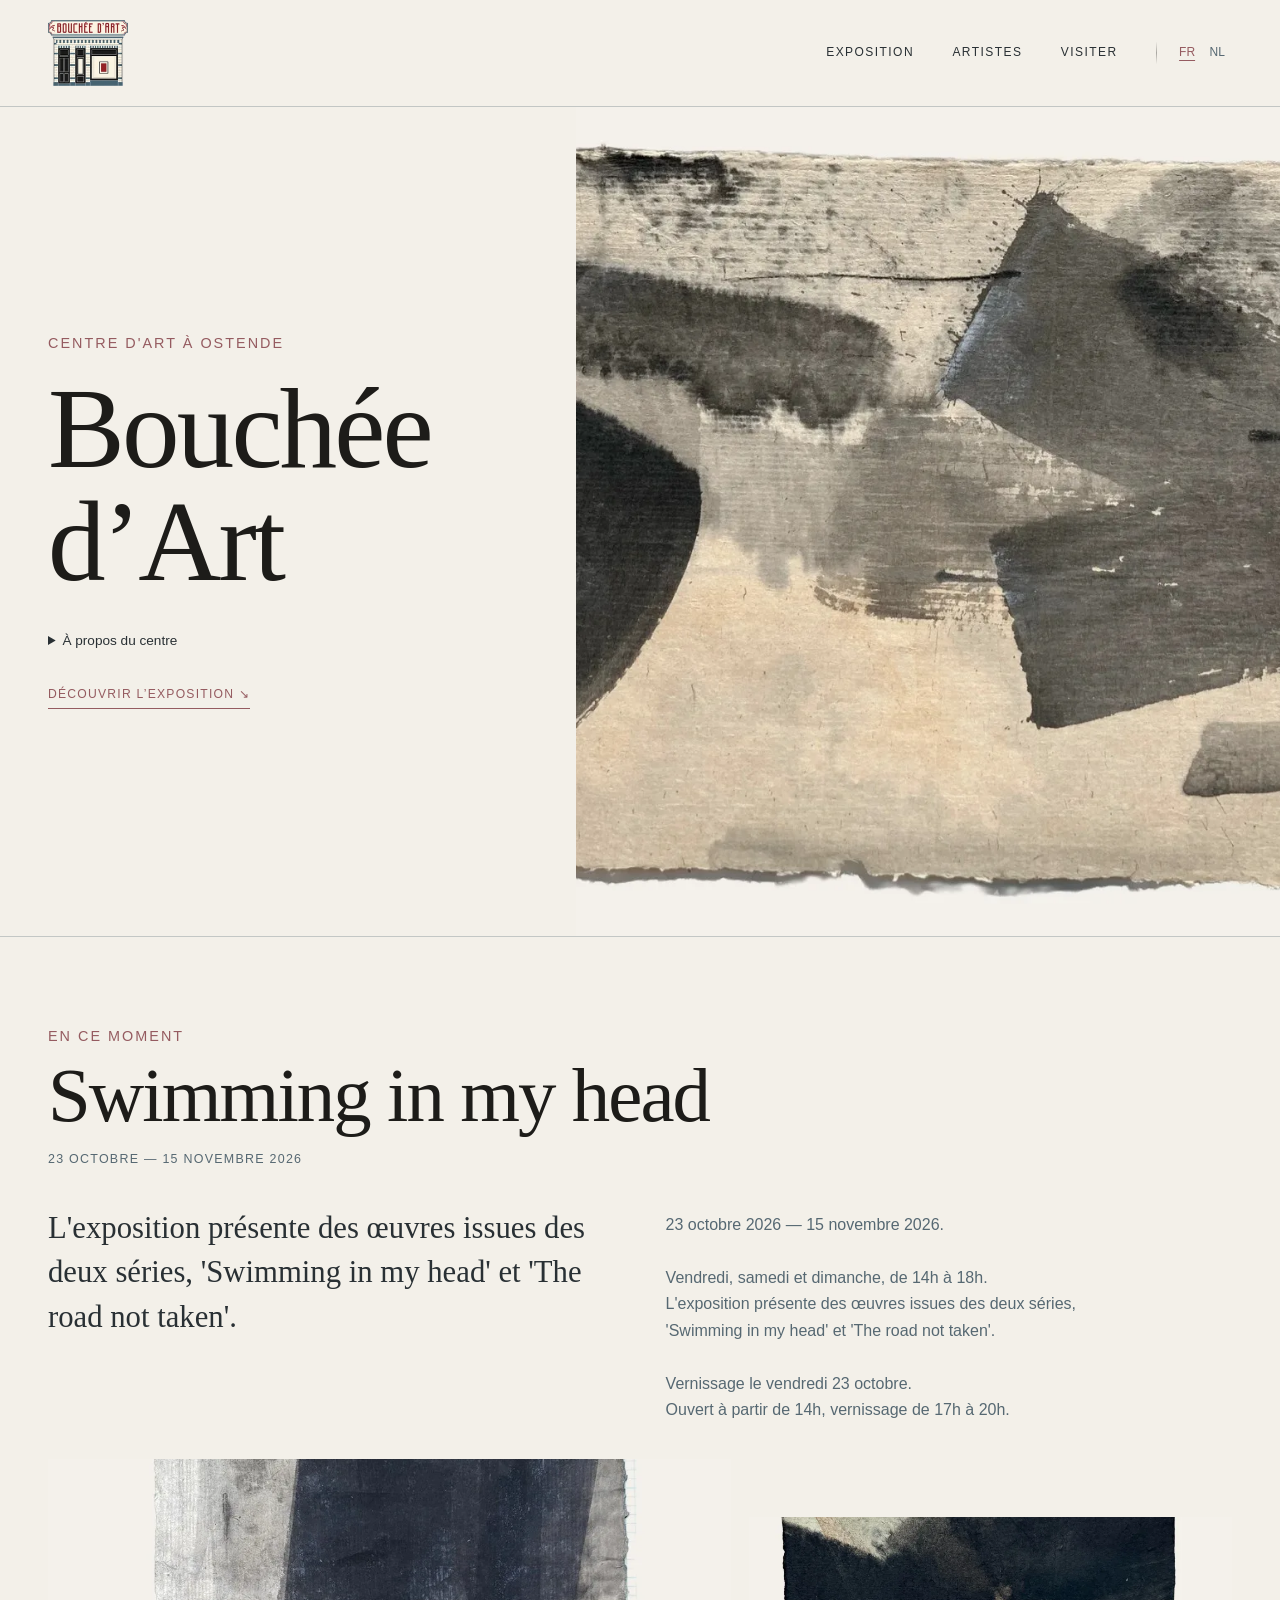
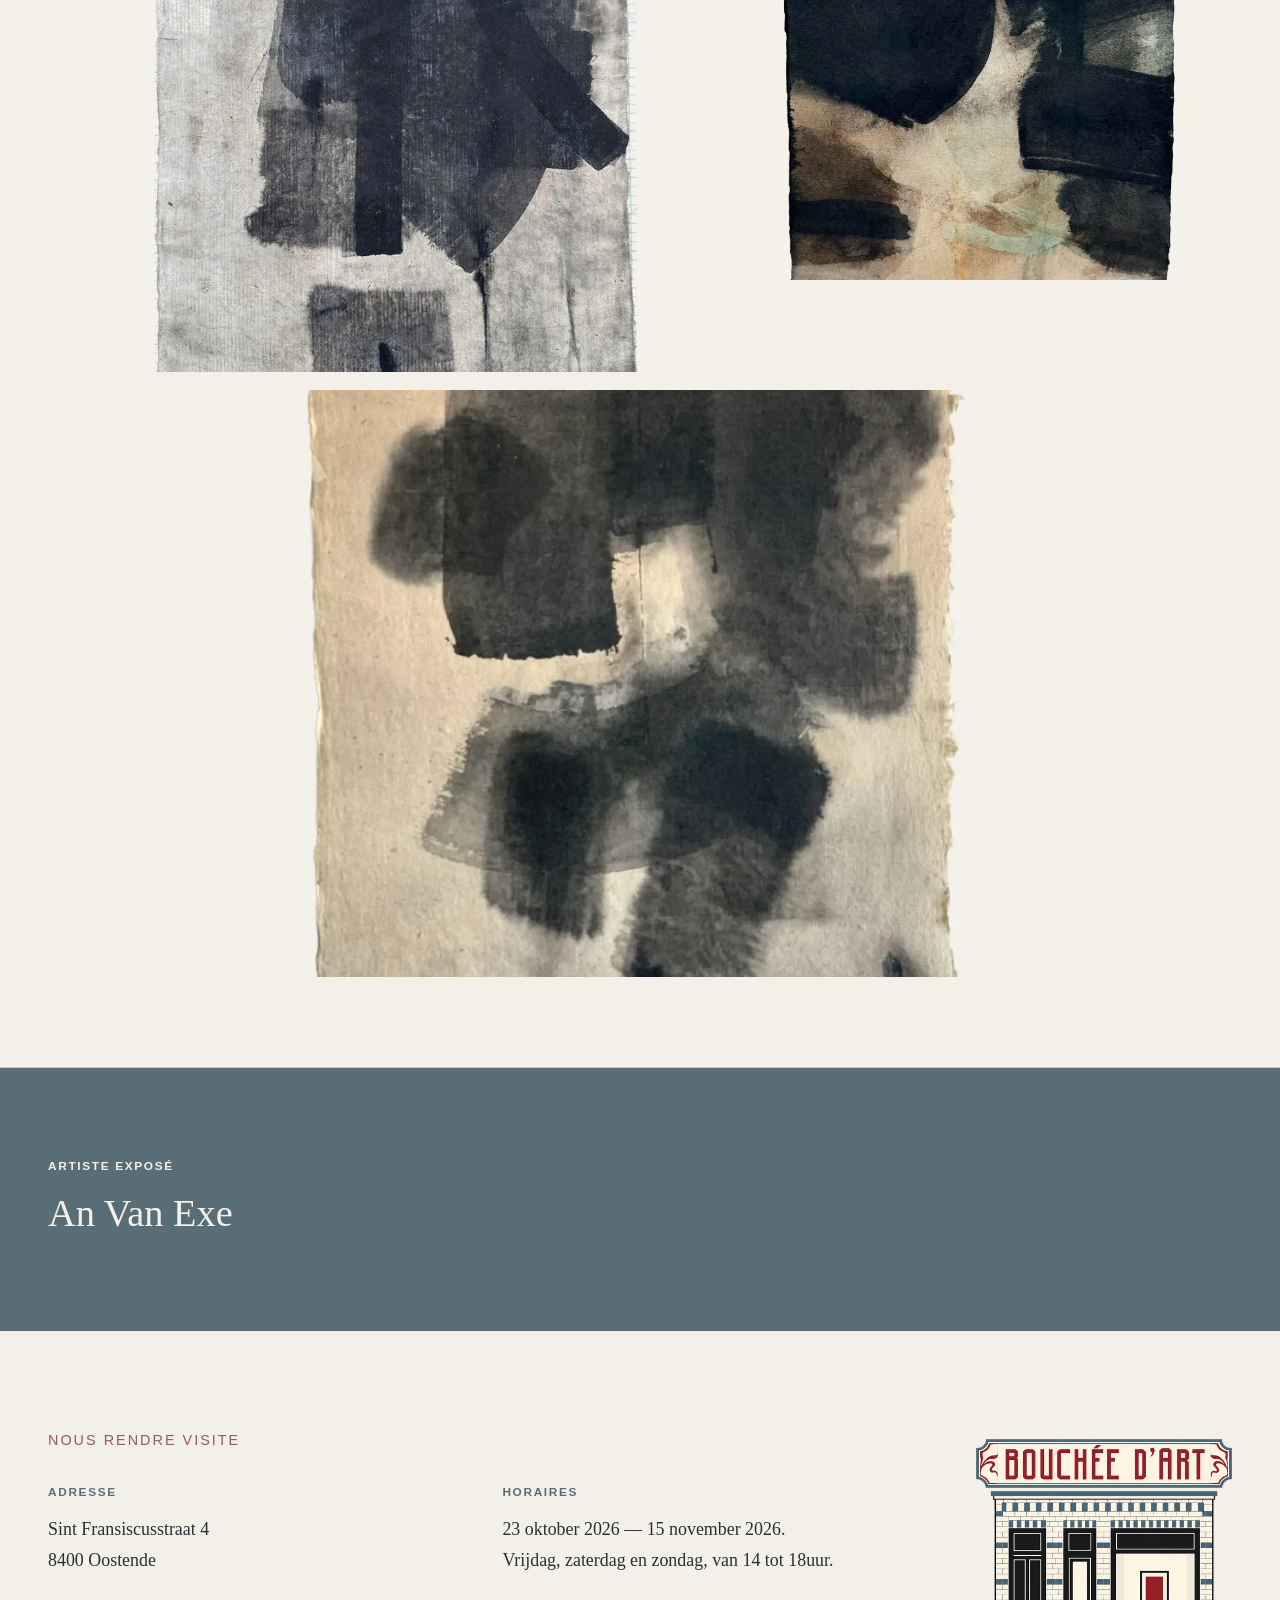
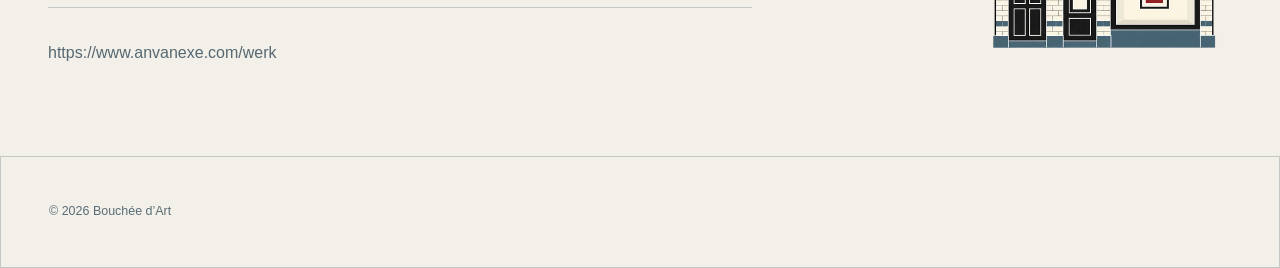
==== index.html @ dc917ce2 "Publie le site bilingue et les pages optimisées pour Google" ====
<!doctype html>
<html lang="fr">
<head>
  <meta charset="utf-8">
  <meta name="viewport" content="width=device-width, initial-scale=1">
  <meta name="description" content="Bouchée d’Art, centre d’art à Ostende (Oostende). Expositions de peinture et de sculpture, artistes, horaires et adresse : Sint Fransiscusstraat 4.">
  <meta name="google-site-verification" content="1x4KjlLlKPIGVOv7gC3n8e37hHFDHzjJZvXTYifNscQ">
  <link rel="icon" type="image/x-icon" sizes="32x32 48x48" href="/favicon.ico">
  <link rel="icon" type="image/png" sizes="96x96" href="assets/favicon-96.png">
  <link rel="canonical" href="https://boucheedart.be/">
  <link rel="alternate" hreflang="fr" href="https://boucheedart.be/">
  <link rel="alternate" hreflang="nl" href="https://boucheedart.be/nl/">
  <link rel="alternate" hreflang="x-default" href="https://boucheedart.be/">
  <meta property="og:type" content="website">
  <meta property="og:title" content="Bouchée d’Art — Centre d’art à Ostende">
  <meta property="og:description" content="Bouchée d’Art, centre d’art à Ostende (Oostende). Expositions de peinture et de sculpture, artistes, horaires et adresse : Sint Fransiscusstraat 4.">
  <meta property="og:url" content="https://boucheedart.be/">
  <meta property="og:locale" content="fr_BE">
  <meta property="og:image" content="https://boucheedart.be/assets/uploads/1791985011760-accueil-1.webp">
  <script type="application/ld+json">{"@context":"https://schema.org","@type":"WebSite","@id":"https://boucheedart.be/#website","name":"Bouchée d’Art","url":"https://boucheedart.be/","inLanguage":["fr","nl"],"description":"Bouchée d’Art, centre d’art à Ostende (Oostende). Expositions de peinture et de sculpture, artistes, horaires et adresse : Sint Fransiscusstraat 4."}</script>
  <script type="application/json" id="published-content">{"temporaryMessage":"Pochain rendez-vous: expo \"swimmin in my head\"","navExhibition":"Exposition","navArtists":"Artistes","navVisit":"Visiter","discover":"Découvrir l’exposition","aboutLabel":"À propos du centre","peopleEyebrow":"","artistsLabel":"Artiste exposé","managerLabel":"","visitEyebrow":"Nous rendre visite","addressLabel":"Adresse","hoursLabel":"Horaires","contactLabel":"Contact","menuLabel":"Menu","adminLabel":"Administration","langFrLabel":"FR","langNlLabel":"NL","heroAlt":"Affiche de l’exposition « voyage inattendu » d’André Laurent à Bouchée d’Art, Ostende","workLabel":"Œuvre","pageTitleSuffix":"Centre d’art à Ostende","metaDescription":"Bouchée d’Art, centre d’art à Ostende (Oostende). Expositions de peinture et de sculpture, artistes, horaires et adresse : Sint Fransiscusstraat 4.","navAriaLabel":"Navigation principale","languageAriaLabel":"Langue","artGridAriaLabel":"Œuvres de l’exposition","galleryName":"Bouchée d’Art","heroEyebrow":"Centre d'Art à Ostende","galleryIntro":"Bouchée d’Art est un centre d’art à Ostende, situé Sint Fransiscusstraat 4. Découvrez les expositions de peinture et de sculpture et les artistes présentés.","exhibitionEyebrow":"En ce moment","sitePaused":false,"pausedMessage":"Le site web de Bouchée d'Art n'est pas encore disponible. À bientôt.","exhibitionTitle":"Swimming in my head","exhibitionDates":"23 octobre — 15 novembre 2026","exhibitionText":"L'exposition présente des œuvres issues des deux séries, 'Swimming in my head' et 'The road not taken'.","exhibitionExtra":"23 octobre 2026 — 15 novembre 2026.\n\nVendredi, samedi et dimanche, de 14h à 18h.\nL'exposition présente des œuvres issues des deux séries, 'Swimming in my head' et 'The road not taken'.\n\nVernissage le vendredi 23 octobre.\nOuvert à partir de 14h, vernissage de 17h à 20h.","artists":"An Van Exe","manager":"","address":"Sint Fransiscusstraat 4\n8400 Oostende","hours":"23 oktober 2026 — 15 november 2026. \nVrijdag, zaterdag en zondag, van 14 tot 18uur.","email":"","phone":"","additionalInfo":"https://www.anvanexe.com/werk","heroImage":"assets/uploads/1791985011760-accueil-1.webp","images":[{"src":"assets/uploads/1791985270697-oeuvre-2.webp","alt":"Œuvre ","caption":"","captionNl":"","altNl":"Œuvre"},{"src":"assets/uploads/1791985272745-oeuvre-capture-d-ecran-2026-10-14-153314.webp","alt":"","caption":"","captionNl":"","altNl":""},{"src":"assets/uploads/1791985274926-oeuvre-capture-d-ecran-2026-10-14-153357.webp","alt":"","caption":"","captionNl":"","altNl":""}],"peopleTitle":"Artiste exposé","visitTitle":"Le Centre d'Art","nl":{"temporaryMessage":"Volgende afspraak: expo 'swimmin in my head'","navExhibition":"Tentoonstelling","navArtists":"Kunstenaars","navVisit":"Bezoeken","discover":"Ontdek de tentoonstelling","aboutLabel":"Over het kunstcentrum","peopleEyebrow":"","artistsLabel":"Kunstenaar","managerLabel":"","visitEyebrow":"Bezoek ons","addressLabel":"Adres","hoursLabel":"Openingsuren","contactLabel":"Contact","menuLabel":"Menu","adminLabel":"Beheer","langFrLabel":"FR","langNlLabel":"NL","heroAlt":"Affiche van de tentoonstelling « voyage inattendu » van André Laurent bij Bouchée d’Art in Oostende","workLabel":"Kunstwerk","pageTitleSuffix":"Kunstcentrum in Oostende","metaDescription":"Bouchée d’Art is een kunstcentrum in Oostende. Ontdek tentoonstellingen met schilderijen en sculpturen, kunstenaars en openingsuren. Sint Fransiscusstraat 4.","navAriaLabel":"Hoofdnavigatie","languageAriaLabel":"Taal","artGridAriaLabel":"Kunstwerken van de tentoonstelling","galleryName":"Bouchée d’Art","heroEyebrow":"Kunstcentrum in Oostende","galleryIntro":"Bouchée d’Art is een kunstcentrum in Oostende, gevestigd in de Sint Fransiscusstraat 4. Ontdek tentoonstellingen met schilderijen en sculpturen en de deelnemende kunstenaars.","exhibitionEyebrow":"Nu te zien","exhibitionTitle":"Swimming in my head","exhibitionDates":"23 oktober 2026 — 15 november 2026","exhibitionText":"De tentoonstelling bevat werken uit beide reeksen, 'Swimming in my head' en 'The road not taken'.","exhibitionExtra":"23 oktober 2026 — 15 november 2026. \nVrijdag, zaterdag en zondag, van 14 tot 18uur.\nDe tentoonstelling bevat werken uit beide reeksen, 'Swimming in my head' en 'The road not taken'.\n\nVernissage op vrijdag 23 oktober.\nOpen vanaf 14uur, vernissage van 17 tot 20uur.","artists":"An Van Exe","manager":"","peopleTitle":"Kunstenaar","visitTitle":"Kunsttentoonstelling","address":"Sint Fransiscusstraat 4\n8400 Oostende","hours":"23 oktober 2026 — 15 november 2026. \nVrijdag, zaterdag en zondag, van 14 tot 18uur.","additionalInfo":"https://www.anvanexe.com/werk","pausedMessage":"Momenteel zijn er geen tentoonstellingen. Tot binnenkort.","imageCaptions":[{"src":"assets/work-mineral.webp","caption":"Ana Vermeer — Strates, 2026"},{"src":"assets/gallery-hero.webp","caption":"Terrain sensible — vue de l’exposition"},{"src":"assets/work-ceramic.webp","caption":"Sofia Marin — Matière vive, 2026"}]},"temporaryMessageVisible":false}</script>
  <title>Bouchée d’Art — Centre d’art à Ostende</title>
  <link rel="stylesheet" href="assets/styles.css?v=16">
</head>
<body>
  <header class="site-header">
    <p class="temporary-message" data-field="temporaryMessage" hidden>Pochain rendez-vous: expo &quot;swimmin in my head&quot;</p>
    <a class="brand" href="#accueil" aria-label="Bouchée d’Art" data-aria-field="galleryName"><img src="assets/logo-bouchee-art-160.webp" width="160" height="131" alt="" decoding="async"></a>
    <div class="header-actions">
      <button class="menu-toggle" type="button" aria-expanded="false" aria-controls="main-nav" data-field="menuLabel">Menu</button>
      <nav id="main-nav" aria-label="Navigation principale" data-aria-field="navAriaLabel">
        <a href="#exposition" data-field="navExhibition">Exposition</a>
        <a href="#artistes" data-field="navArtists">Artistes</a>
        <a href="#visiter" data-field="navVisit">Visiter</a>
      </nav>
      <div class="language-switch" aria-label="Langue" data-aria-field="languageAriaLabel"><a href="./" data-lang="fr" class="active" data-field="langFrLabel">FR</a><a href="nl/" data-lang="nl" class="" data-field="langNlLabel">NL</a></div>
    </div>
  </header>

  <main>
    <section class="hero" id="accueil">
      <div class="hero-copy reveal">
        <p class="eyebrow" data-field="heroEyebrow">Centre d&#39;Art à Ostende</p>
        <h1 data-field="galleryName">Bouchée d’Art</h1>
        <details class="gallery-about" id="gallery-about">
          <summary data-field="aboutLabel">À propos du centre</summary>
          <p class="lede" data-field="galleryIntro">Bouchée d’Art est un centre d’art à Ostende, situé Sint Fransiscusstraat 4. Découvrez les expositions de peinture et de sculpture et les artistes présentés.</p>
        </details>
        <a class="text-link" href="#exposition"><span data-field="discover">Découvrir l’exposition</span> <span aria-hidden="true">↘</span></a>
      </div>
      <figure class="hero-visual reveal">
        <img id="hero-image" fetchpriority="high" decoding="async" src="assets/uploads/1791985011760-accueil-1.webp" alt="Affiche de l’exposition « voyage inattendu » d’André Laurent à Bouchée d’Art, Ostende">
      </figure>
    </section>

    <section class="exhibition section" id="exposition">
      <div class="section-heading reveal">
        <p class="eyebrow" data-field="exhibitionEyebrow">En ce moment</p>
        <h2 data-field="exhibitionTitle">Swimming in my head</h2>
        <p class="dates" data-field="exhibitionDates">23 octobre — 15 novembre 2026</p>
      </div>
      <div class="exhibition-copy reveal">
        <p data-field="exhibitionText">L&#39;exposition présente des œuvres issues des deux séries, &#39;Swimming in my head&#39; et &#39;The road not taken&#39;.</p>
        <p class="detail" data-field="exhibitionExtra">23 octobre 2026 — 15 novembre 2026.<br><br>Vendredi, samedi et dimanche, de 14h à 18h.<br>L&#39;exposition présente des œuvres issues des deux séries, &#39;Swimming in my head&#39; et &#39;The road not taken&#39;.<br><br>Vernissage le vendredi 23 octobre.<br>Ouvert à partir de 14h, vernissage de 17h à 20h.</p>
      </div>
      <div class="art-grid" id="art-grid" aria-label="Œuvres de l’exposition" data-aria-field="artGridAriaLabel"><figure class="art-card reveal"><img src="assets/uploads/1791985270697-oeuvre-2.webp" alt="Œuvre " loading="lazy" decoding="async"></figure>
<figure class="art-card reveal"><img src="assets/uploads/1791985272745-oeuvre-capture-d-ecran-2026-10-14-153314.webp" alt="Œuvre 2" loading="lazy" decoding="async"></figure>
<figure class="art-card reveal"><img src="assets/uploads/1791985274926-oeuvre-capture-d-ecran-2026-10-14-153357.webp" alt="Œuvre 3" loading="lazy" decoding="async"></figure></div>
    </section>

    <section class="people section" id="artistes">
      <div class="section-heading reveal">
        <h2 class="eyebrow" data-field="peopleEyebrow" hidden></h2>
      </div>
      <div class="people-grid reveal">
        <div>
          <h3 data-field="artistsLabel">Artiste exposé</h3>
          <p data-field="artists">An Van Exe</p>
        </div>
        <div>
          <h3 data-field="managerLabel" hidden></h3>
          <p data-field="manager" hidden></p>
        </div>
      </div>
    </section>

    <section class="visit section" id="visiter">
      <div class="visit-layout">
      <div class="visit-content">
      <div class="section-heading reveal">
        <h2 class="eyebrow" data-field="visitEyebrow">Nous rendre visite</h2>
      </div>
      <div class="visit-grid reveal">
        <div>
          <h3 data-field="addressLabel">Adresse</h3>
          <p data-field="address">Sint Fransiscusstraat 4<br>8400 Oostende</p>
        </div>
        <div>
          <h3 data-field="hoursLabel">Horaires</h3>
          <p data-field="hours">23 oktober 2026 — 15 november 2026. <br>Vrijdag, zaterdag en zondag, van 14 tot 18uur.</p>
        </div>
        <div>
          <h3 data-field="contactLabel">Contact</h3>
          <p><a id="email-link" href="mailto:" data-field="email" hidden></a><br id="contact-break" hidden><a id="phone-link" href="tel:" data-field="phone" hidden></a></p>
        </div>
      </div>
      <p class="additional reveal" data-field="additionalInfo">https://www.anvanexe.com/werk</p>
      </div>
      <a class="visit-logo" href="#accueil" aria-label="Bouchée d’Art" data-aria-field="galleryName"><img src="assets/logo-bouchee-art-480.webp" width="480" height="392" alt="" loading="lazy" decoding="async"></a>
      </div>
    </section>
  </main>

  <footer>
    <p>© <span id="year">2026</span> <span data-field="galleryName">Bouchée d’Art</span></p>
  </footer>
  <script src="assets/text-defaults.js?v=3" defer></script>
  <script src="assets/site.js?v=11" defer></script>
</body>
</html>
---- assets/styles.css ----
:root {
  --paper: #f3f0e9;
  --ink: #1d1c19;
  --muted: #6f6a61;
  --accent: #9a493a;
  --line: rgba(29, 28, 25, .18);
  --pad: clamp(1.25rem, 3.75vw, 4.5rem);
}

* { box-sizing: border-box; }
html { scroll-behavior: smooth; }
body { margin: 0; overflow-x: hidden; background: var(--paper); color: var(--ink); font: 400 16px/1.65 Arial, Helvetica, sans-serif; }
main, .site-header, footer { width: 100%; margin: 0; }
main, footer { background: var(--paper); }
.site-paused { min-height: 100vh; }
.paused-page { min-height: 100vh; display: grid; place-items: center; padding: 2rem; text-align: center; }
.paused-page p { max-width: 22ch; margin: 0; font: 400 clamp(2.4rem, 7vw, 6rem)/1.08 Georgia, serif; }
img { display: block; max-width: 100%; }
a { color: inherit; text-decoration: none; }
.hero > *, .section > *, .section-heading > *, .exhibition-copy > *, .people-grid > *, .visit-grid > * { min-width: 0; }
p, h1, h2, h3, a { overflow-wrap: anywhere; }
.site-header { position: sticky; top: 0; z-index: 20; display: flex; align-items: center; justify-content: space-between; padding: 1.25rem var(--pad); background: rgba(243, 240, 233, .96); border: 1px solid var(--line); border-top: 0; backdrop-filter: blur(14px); }
.brand { font: 500 1.35rem/1 Georgia, serif; letter-spacing: .035em; }
.site-header { display: grid; grid-template-columns: auto minmax(0, 1fr); gap: .6rem 1rem; border: 0; border-bottom: 1px solid var(--line); }
.header-actions { justify-self: end; min-width: 0; }
.temporary-message { grid-column: 1 / -1; justify-self: stretch; margin: -1.25rem calc(-1 * var(--pad)) 0; padding: .7rem var(--pad); background: var(--accent); color: #fff; text-align: center; font-size: .95rem; font-weight: 600; line-height: 1.4; }
nav { display: flex; gap: clamp(1rem, 3vw, 2.5rem); }
.header-actions { display:flex; align-items:center; gap:clamp(1rem,3vw,2.5rem); }
.language-switch { position: relative; display:flex; padding-left:1rem; }
.language-switch::before { position:absolute; top:50%; left:0; width:1px; height:1.45rem; background:linear-gradient(to bottom, transparent, rgba(29,28,25,.35), transparent); content:""; transform:translateY(-50%); }
.language-switch a { border:0; padding:.4rem .45rem; background:transparent; color:var(--muted); font-size:.75rem; cursor:pointer; }
.language-switch a.active { color:var(--ink); text-decoration:underline; text-underline-offset:.25rem; }
nav a { font-size: .75rem; letter-spacing: .12em; text-transform: uppercase; }
nav a:hover, .text-link:hover { color: var(--accent); }
.menu-toggle { display: none; border: 0; background: transparent; text-transform: uppercase; letter-spacing: .1em; }
.hero { min-height: calc(100vh - 70px); display: grid; grid-template-columns: .9fr 1.1fr; border-bottom: 1px solid var(--line); }
.hero-copy { display: flex; flex-direction: column; justify-content: center; padding: clamp(5rem, 8vw, 9rem) var(--pad); }
.eyebrow { margin: 0 0 1.1rem; color: var(--accent); font-family: Arial, Helvetica, sans-serif; font-weight: 400; line-height: 1.5; font-size: .9rem; letter-spacing: .14em; text-transform: uppercase; }
h1, h2 { font-family: Georgia, serif; font-weight: 400; line-height: .98; letter-spacing: -.025em; }
h1 { max-width: 8ch; margin: 0 0 2rem; font-size: clamp(4rem, 9vw, 8.2rem); }
h2 { margin: 0; font-size: clamp(2.8rem, 6vw, 6rem); }
h3 { margin: 0 0 .7rem; font-size: .74rem; font-weight: 600; letter-spacing: .14em; text-transform: uppercase; }
.lede { max-width: 35rem; margin: 0 0 2rem; font: 1.15rem/1.7 Georgia, serif; }
.gallery-about { margin: 0 0 2rem; }
.gallery-about summary { width: fit-content; cursor: pointer; font-size: .85rem; }
.gallery-about summary:focus-visible { outline: 2px solid currentColor; outline-offset: 5px; }
.gallery-about .lede { margin: .8rem 0 0; }
.text-link { width: fit-content; padding-bottom: .25rem; border-bottom: 1px solid currentColor; font-size: .76rem; letter-spacing: .1em; text-transform: uppercase; transition: color .2s; }
.hero-visual { position: relative; min-height: 600px; margin: 0; overflow: hidden; }
.hero-visual img { position: absolute; inset: 0; width: 100%; height: 100%; object-fit: cover; }
.section { padding: clamp(3rem, 7vw, 6rem) var(--pad); border-bottom: 1px solid var(--line); }
.section-heading { display: grid; grid-template-columns: 1fr 2fr; align-items: start; gap: 2rem; }
.section-heading .eyebrow { padding-top: .6rem; }
.people .section-heading, .visit .section-heading { grid-template-columns: 1fr; }
[hidden] { display: none !important; }
.dates { grid-column: 2; color: var(--muted); font-size: .78rem; letter-spacing: .1em; text-transform: uppercase; }
.exhibition-copy { display: grid; grid-template-columns: 1fr 1fr; gap: 2rem 6vw; margin: 3rem 0; }
.exhibition-copy > p:first-child { margin: 0; font: clamp(1.4rem, 2.4vw, 2.2rem)/1.45 Georgia, serif; }
.detail { max-width: 27rem; margin: .4rem 0 0; color: var(--muted); }
.art-grid { display: grid; grid-template-columns: repeat(12, 1fr); gap: clamp(.7rem, 1.4vw, 1.4rem); }
.art-card { margin: 0; }
.art-card:nth-child(3n+1) { grid-column: span 7; }
.art-card:nth-child(3n+2) { grid-column: span 5; padding-top: 12%; }
.art-card:nth-child(3n+3) { grid-column: 3 / span 8; }
.art-card img { width: 100%; aspect-ratio: 4 / 3; object-fit: cover; background: #ddd7cd; }
.art-card figcaption { margin-top: .65rem; color: var(--muted); font-size: .78rem; line-height: 1.45; }
.art-grid > .art-card:only-child { grid-column: 1 / -1; }
.section-heading:not(:has(> :not([hidden]))) { display: none; }
.people:has(.section-heading > [hidden]) .people-grid { margin: 0; }
.exhibition-copy:has(> .detail[hidden]) > p:first-child { grid-column: 1 / -1; }
.people-grid > div:has(> p[hidden]), .visit-grid > div:has(> p[data-field][hidden]) { display: none; }
.exhibition-copy:not(:has(> :not([hidden]))), .art-grid:empty { display: none; }
.people { background: #272521; color: var(--paper); }
.people .eyebrow { color: #c98779; }
.people-grid { display: grid; grid-template-columns: repeat(auto-fit, minmax(min(100%, 18rem), 1fr)); gap: 3rem; margin: 3rem 0 0 33.333%; }
.people-grid p { margin: 0; font: clamp(1.5rem, 3vw, 2.4rem)/1.35 Georgia, serif; }
.visit-grid { display: grid; grid-template-columns: repeat(auto-fit, minmax(min(100%, 14rem), 1fr)); gap: 3rem; margin: 3rem 0 0; }
.visit-grid > div:has(#email-link[hidden]):has(#phone-link[hidden]) { display: none; }
.visit-grid p { margin: 0; font: 1.12rem/1.7 Georgia, serif; }
.additional { max-width: 44rem; margin: 0; padding-top: 2rem; border-top: 1px solid var(--line); color: var(--muted); }
.additional:not([hidden]) { margin-top: 2rem; }
footer { display: flex; justify-content: space-between; padding: 2rem var(--pad); border: 1px solid var(--line); border-top: 0; font-size: .78rem; }
.reveal { opacity: 1; transform: none; transition: opacity .7s ease, transform .7s ease; }
.reveal.visible { opacity: 1; transform: none; }

@media (max-width: 760px) {
  .site-header { gap: .75rem; }
  .site-header { grid-template-columns: minmax(0, 1fr) auto; }
  .brand { min-width: 0; font-size: 1.1rem; }
  .menu-toggle { display: block; padding:.4rem 0; color:var(--ink); font-size:.75rem; cursor:pointer; }
  nav { position: absolute; top: 100%; left: 0; right: 0; display: none; flex-direction: column; padding: 1.5rem var(--pad); background: var(--paper); border-bottom: 1px solid var(--line); }
  .header-actions { flex-shrink:0; gap:.85rem; margin-left:auto; }
  nav.open { display: flex; }
  .hero { grid-template-columns: 1fr; min-height: 0; }
  .hero-copy { min-height: 0; padding: 3rem var(--pad); }
  .hero-visual { min-height: 0; }
  .hero-visual img { position: static; height: auto; }
  .section-heading, .exhibition-copy { grid-template-columns: 1fr; }
  .dates { grid-column: 1; }
  .people-grid { grid-template-columns: 1fr; margin-left: 0; }
  .visit-grid { grid-template-columns: 1fr; }
  .art-card:nth-child(n) { grid-column: 1 / -1; padding-top: 0; }
  h1 { font-size: clamp(3rem, 16vw, 4.25rem); }
  h2 { font-size: clamp(2.25rem, 12vw, 3.5rem); }
  footer { gap: 1rem; }
}

@media (max-width: 390px) {
  .header-actions { gap:.65rem; }
  .language-switch { padding-left:.65rem; }
  .hero-copy { padding-top: 2.5rem; padding-bottom: 2.5rem; }
  footer { align-items: flex-start; flex-direction: column; }
}

@media (prefers-reduced-motion: reduce) {
  html { scroll-behavior: auto; }
  .reveal { opacity: 1; transform: none; transition: none; }
}

/* Palette inspired by the historic shop sign; original typography retained. */
:root { --paper: #f3f0e9; --ink: #293034; --muted: #566872; --accent: #955b60; --line: rgba(85, 105, 113, .3); --slate: #596d76; }
.site-header { background: rgba(243, 240, 233, .97); border-color: var(--line); }
.brand { color: var(--accent); }
h1, #exposition h2 { color: #1d1c19; }
h3 { color: var(--slate); }
.temporary-message { background: var(--accent); color: #fffaf0; }
.people { background: var(--slate); color: var(--paper); }
.people h3, .people .eyebrow { color: var(--paper); }
.language-switch a.active { color: var(--accent); }
.text-link { color: var(--accent); }
.art-card img { background: #d9dedb; }
footer { color: var(--slate); border-color: var(--line); }

.brand { display: block; width: 80px; flex-shrink: 0; }
.brand img { width: 100%; height: auto; }
.hero, .section { scroll-margin-top: 9rem; }
.brand:focus-visible, .visit-logo:focus-visible { outline: 2px solid var(--accent); outline-offset: 5px; }
.visit-layout { display: grid; grid-template-columns: minmax(0, 1fr) clamp(180px, 20vw, 260px); gap: clamp(2rem, 4vw, 4rem); align-items: center; }
.visit-content { min-width: 0; }
.visit-logo { display: block; width: 100%; max-width: 260px; justify-self: end; }
.visit-logo img { width: 100%; height: auto; }
.exhibition .section-heading { grid-template-columns: minmax(0, 1fr); gap: .65rem; }
.exhibition .section-heading .eyebrow { margin: 0; padding: 0; }
.exhibition .dates { grid-column: 1; margin: .35rem 0 0; }
.exhibition-copy { gap: 1.5rem 4vw; margin: 2.25rem 0; }
.visit .section-heading .eyebrow { margin: 0; }
.visit-grid { gap: 2rem; margin-top: 2rem; }
.people-grid { gap: 2rem; }
@media (max-width: 760px) {
  .brand { width: 64px; max-width: none; }
  .visit-layout { grid-template-columns: 1fr; }
  .visit-logo { width: 180px; justify-self: center; }
}
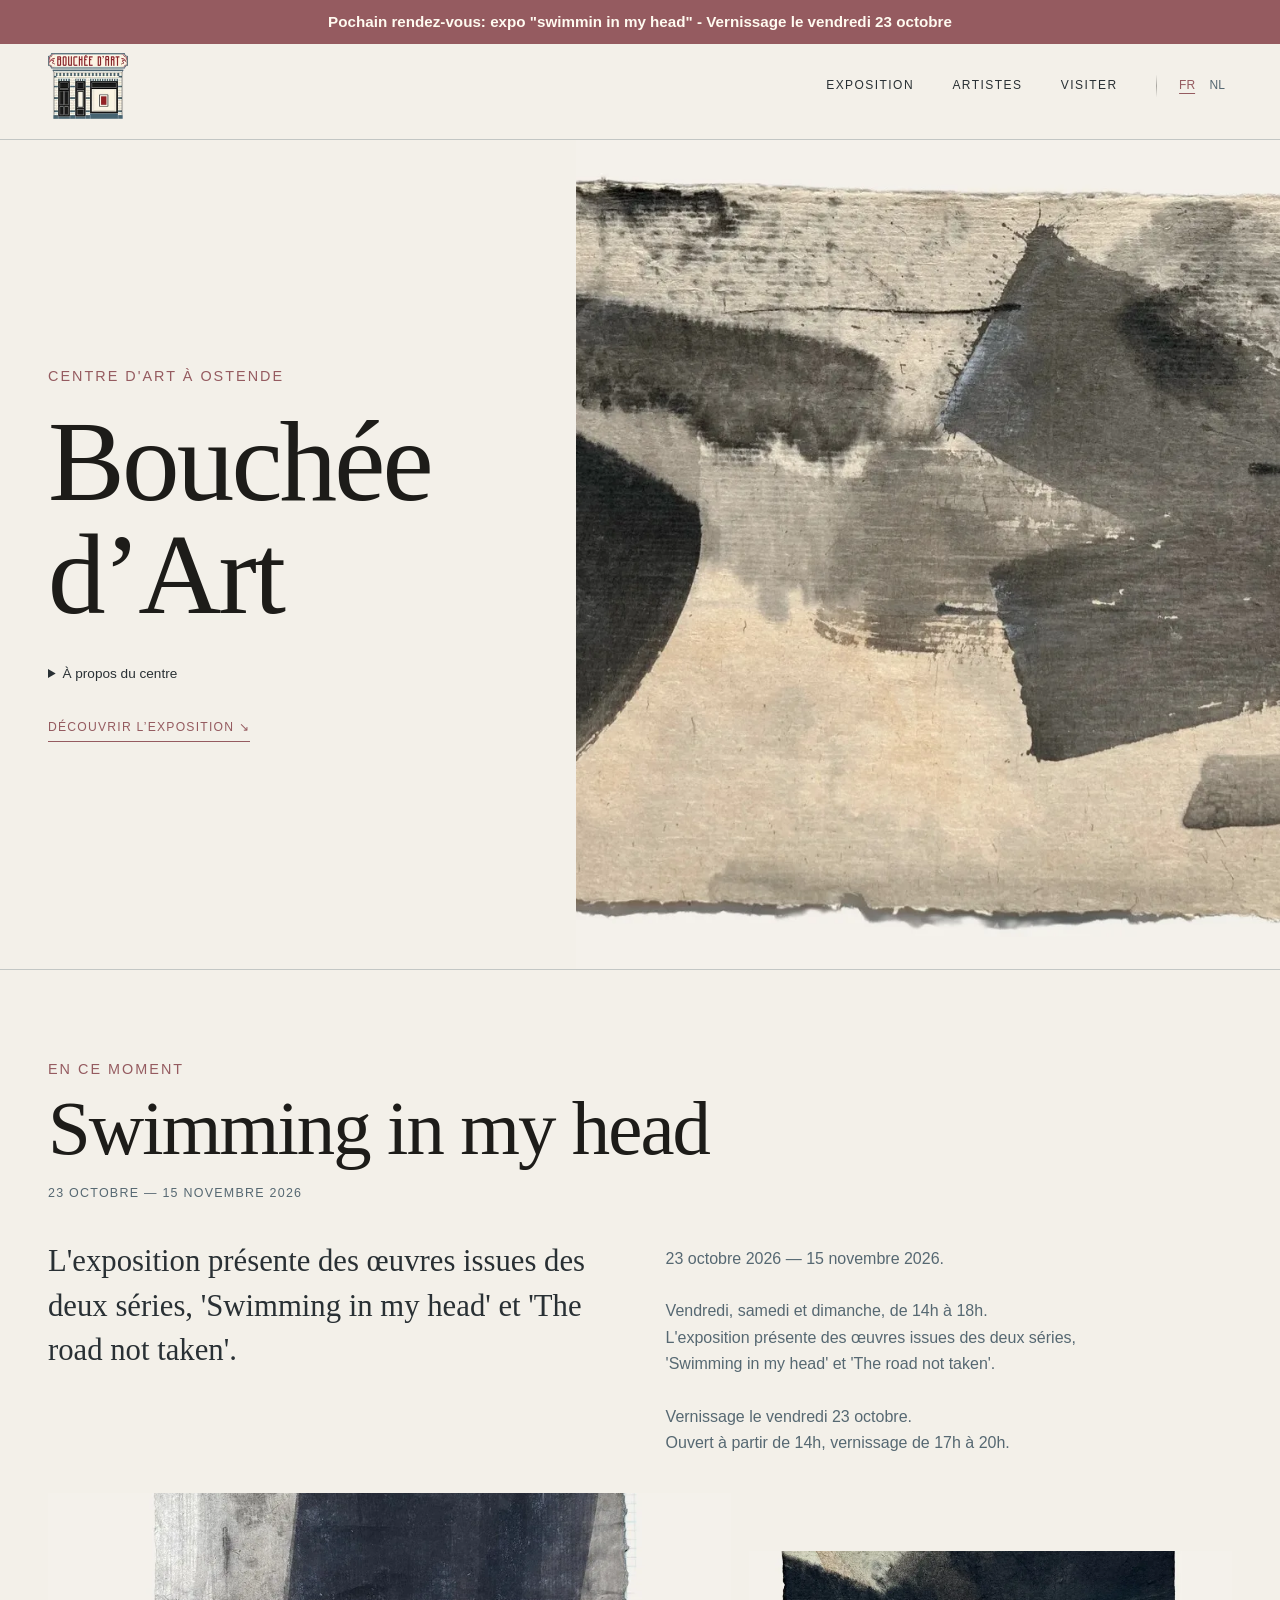
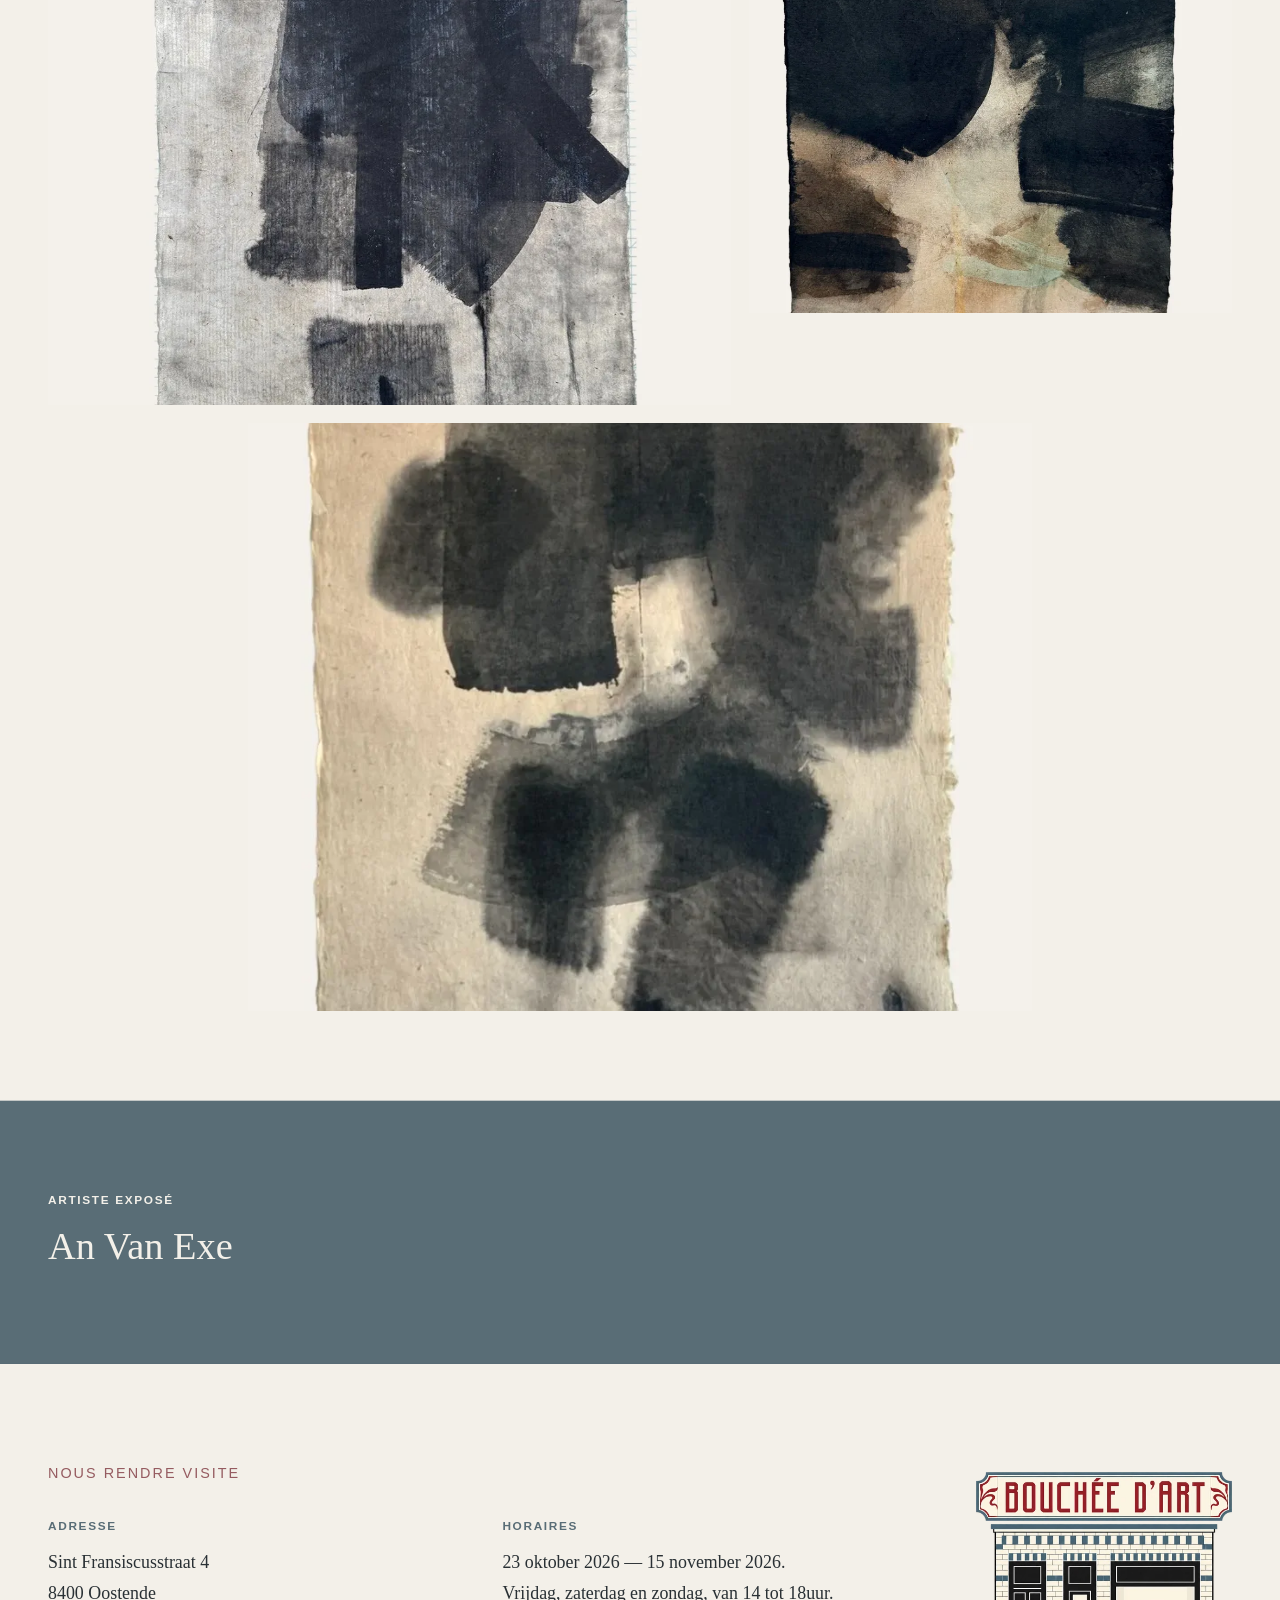
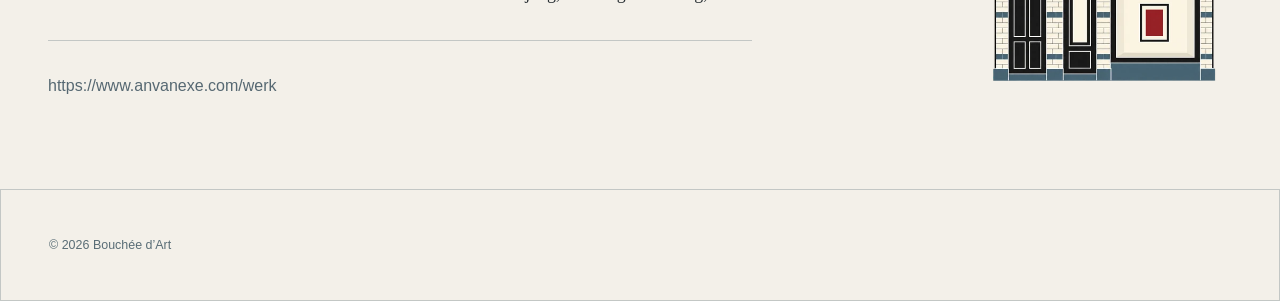
==== commit d8d3e447: "Publie le site bilingue et les pages optimisées pour Google" ====
--- a/index.html
+++ b/index.html
@@ -18,13 +18,13 @@
   <meta property="og:locale" content="fr_BE">
   <meta property="og:image" content="https://boucheedart.be/assets/uploads/1791985011760-accueil-1.webp">
   <script type="application/ld+json">{"@context":"https://schema.org","@type":"WebSite","@id":"https://boucheedart.be/#website","name":"Bouchée d’Art","url":"https://boucheedart.be/","inLanguage":["fr","nl"],"description":"Bouchée d’Art, centre d’art à Ostende (Oostende). Expositions de peinture et de sculpture, artistes, horaires et adresse : Sint Fransiscusstraat 4."}</script>
-  <script type="application/json" id="published-content">{"temporaryMessage":"Pochain rendez-vous: expo \"swimmin in my head\"","navExhibition":"Exposition","navArtists":"Artistes","navVisit":"Visiter","discover":"Découvrir l’exposition","aboutLabel":"À propos du centre","peopleEyebrow":"","artistsLabel":"Artiste exposé","managerLabel":"","visitEyebrow":"Nous rendre visite","addressLabel":"Adresse","hoursLabel":"Horaires","contactLabel":"Contact","menuLabel":"Menu","adminLabel":"Administration","langFrLabel":"FR","langNlLabel":"NL","heroAlt":"Affiche de l’exposition « voyage inattendu » d’André Laurent à Bouchée d’Art, Ostende","workLabel":"Œuvre","pageTitleSuffix":"Centre d’art à Ostende","metaDescription":"Bouchée d’Art, centre d’art à Ostende (Oostende). Expositions de peinture et de sculpture, artistes, horaires et adresse : Sint Fransiscusstraat 4.","navAriaLabel":"Navigation principale","languageAriaLabel":"Langue","artGridAriaLabel":"Œuvres de l’exposition","galleryName":"Bouchée d’Art","heroEyebrow":"Centre d'Art à Ostende","galleryIntro":"Bouchée d’Art est un centre d’art à Ostende, situé Sint Fransiscusstraat 4. Découvrez les expositions de peinture et de sculpture et les artistes présentés.","exhibitionEyebrow":"En ce moment","sitePaused":false,"pausedMessage":"Le site web de Bouchée d'Art n'est pas encore disponible. À bientôt.","exhibitionTitle":"Swimming in my head","exhibitionDates":"23 octobre — 15 novembre 2026","exhibitionText":"L'exposition présente des œuvres issues des deux séries, 'Swimming in my head' et 'The road not taken'.","exhibitionExtra":"23 octobre 2026 — 15 novembre 2026.\n\nVendredi, samedi et dimanche, de 14h à 18h.\nL'exposition présente des œuvres issues des deux séries, 'Swimming in my head' et 'The road not taken'.\n\nVernissage le vendredi 23 octobre.\nOuvert à partir de 14h, vernissage de 17h à 20h.","artists":"An Van Exe","manager":"","address":"Sint Fransiscusstraat 4\n8400 Oostende","hours":"23 oktober 2026 — 15 november 2026. \nVrijdag, zaterdag en zondag, van 14 tot 18uur.","email":"","phone":"","additionalInfo":"https://www.anvanexe.com/werk","heroImage":"assets/uploads/1791985011760-accueil-1.webp","images":[{"src":"assets/uploads/1791985270697-oeuvre-2.webp","alt":"Œuvre ","caption":"","captionNl":"","altNl":"Œuvre"},{"src":"assets/uploads/1791985272745-oeuvre-capture-d-ecran-2026-10-14-153314.webp","alt":"","caption":"","captionNl":"","altNl":""},{"src":"assets/uploads/1791985274926-oeuvre-capture-d-ecran-2026-10-14-153357.webp","alt":"","caption":"","captionNl":"","altNl":""}],"peopleTitle":"Artiste exposé","visitTitle":"Le Centre d'Art","nl":{"temporaryMessage":"Volgende afspraak: expo 'swimmin in my head'","navExhibition":"Tentoonstelling","navArtists":"Kunstenaars","navVisit":"Bezoeken","discover":"Ontdek de tentoonstelling","aboutLabel":"Over het kunstcentrum","peopleEyebrow":"","artistsLabel":"Kunstenaar","managerLabel":"","visitEyebrow":"Bezoek ons","addressLabel":"Adres","hoursLabel":"Openingsuren","contactLabel":"Contact","menuLabel":"Menu","adminLabel":"Beheer","langFrLabel":"FR","langNlLabel":"NL","heroAlt":"Affiche van de tentoonstelling « voyage inattendu » van André Laurent bij Bouchée d’Art in Oostende","workLabel":"Kunstwerk","pageTitleSuffix":"Kunstcentrum in Oostende","metaDescription":"Bouchée d’Art is een kunstcentrum in Oostende. Ontdek tentoonstellingen met schilderijen en sculpturen, kunstenaars en openingsuren. Sint Fransiscusstraat 4.","navAriaLabel":"Hoofdnavigatie","languageAriaLabel":"Taal","artGridAriaLabel":"Kunstwerken van de tentoonstelling","galleryName":"Bouchée d’Art","heroEyebrow":"Kunstcentrum in Oostende","galleryIntro":"Bouchée d’Art is een kunstcentrum in Oostende, gevestigd in de Sint Fransiscusstraat 4. Ontdek tentoonstellingen met schilderijen en sculpturen en de deelnemende kunstenaars.","exhibitionEyebrow":"Nu te zien","exhibitionTitle":"Swimming in my head","exhibitionDates":"23 oktober 2026 — 15 november 2026","exhibitionText":"De tentoonstelling bevat werken uit beide reeksen, 'Swimming in my head' en 'The road not taken'.","exhibitionExtra":"23 oktober 2026 — 15 november 2026. \nVrijdag, zaterdag en zondag, van 14 tot 18uur.\nDe tentoonstelling bevat werken uit beide reeksen, 'Swimming in my head' en 'The road not taken'.\n\nVernissage op vrijdag 23 oktober.\nOpen vanaf 14uur, vernissage van 17 tot 20uur.","artists":"An Van Exe","manager":"","peopleTitle":"Kunstenaar","visitTitle":"Kunsttentoonstelling","address":"Sint Fransiscusstraat 4\n8400 Oostende","hours":"23 oktober 2026 — 15 november 2026. \nVrijdag, zaterdag en zondag, van 14 tot 18uur.","additionalInfo":"https://www.anvanexe.com/werk","pausedMessage":"Momenteel zijn er geen tentoonstellingen. Tot binnenkort.","imageCaptions":[{"src":"assets/work-mineral.webp","caption":"Ana Vermeer — Strates, 2026"},{"src":"assets/gallery-hero.webp","caption":"Terrain sensible — vue de l’exposition"},{"src":"assets/work-ceramic.webp","caption":"Sofia Marin — Matière vive, 2026"}]},"temporaryMessageVisible":false}</script>
+  <script type="application/json" id="published-content">{"temporaryMessage":"Pochain rendez-vous: expo \"swimmin in my head\" - Vernissage le vendredi 23 octobre","navExhibition":"Exposition","navArtists":"Artistes","navVisit":"Visiter","discover":"Découvrir l’exposition","aboutLabel":"À propos du centre","peopleEyebrow":"","artistsLabel":"Artiste exposé","managerLabel":"","visitEyebrow":"Nous rendre visite","addressLabel":"Adresse","hoursLabel":"Horaires","contactLabel":"Contact","menuLabel":"Menu","adminLabel":"Administration","langFrLabel":"FR","langNlLabel":"NL","heroAlt":"Affiche de l’exposition « voyage inattendu » d’André Laurent à Bouchée d’Art, Ostende","workLabel":"Œuvre","pageTitleSuffix":"Centre d’art à Ostende","metaDescription":"Bouchée d’Art, centre d’art à Ostende (Oostende). Expositions de peinture et de sculpture, artistes, horaires et adresse : Sint Fransiscusstraat 4.","navAriaLabel":"Navigation principale","languageAriaLabel":"Langue","artGridAriaLabel":"Œuvres de l’exposition","galleryName":"Bouchée d’Art","heroEyebrow":"Centre d'Art à Ostende","galleryIntro":"Bouchée d’Art est un centre d’art à Ostende, situé Sint Fransiscusstraat 4. Découvrez les expositions de peinture et de sculpture et les artistes présentés.","exhibitionEyebrow":"En ce moment","sitePaused":false,"pausedMessage":"Le site web de Bouchée d'Art n'est pas encore disponible. À bientôt.","exhibitionTitle":"Swimming in my head","exhibitionDates":"23 octobre — 15 novembre 2026","exhibitionText":"L'exposition présente des œuvres issues des deux séries, 'Swimming in my head' et 'The road not taken'.","exhibitionExtra":"23 octobre 2026 — 15 novembre 2026.\n\nVendredi, samedi et dimanche, de 14h à 18h.\nL'exposition présente des œuvres issues des deux séries, 'Swimming in my head' et 'The road not taken'.\n\nVernissage le vendredi 23 octobre.\nOuvert à partir de 14h, vernissage de 17h à 20h.","artists":"An Van Exe","manager":"","address":"Sint Fransiscusstraat 4\n8400 Oostende","hours":"23 oktober 2026 — 15 november 2026. \nVrijdag, zaterdag en zondag, van 14 tot 18uur.","email":"","phone":"","additionalInfo":"https://www.anvanexe.com/werk","heroImage":"assets/uploads/1791985011760-accueil-1.webp","images":[{"src":"assets/uploads/1791985270697-oeuvre-2.webp","alt":"Œuvre ","caption":"","captionNl":"","altNl":"Œuvre"},{"src":"assets/uploads/1791985272745-oeuvre-capture-d-ecran-2026-10-14-153314.webp","alt":"","caption":"","captionNl":"","altNl":""},{"src":"assets/uploads/1791985274926-oeuvre-capture-d-ecran-2026-10-14-153357.webp","alt":"","caption":"","captionNl":"","altNl":""}],"peopleTitle":"Artiste exposé","visitTitle":"Le Centre d'Art","nl":{"temporaryMessage":"Volgende afspraak: expo 'swimmin in my head' - Vernissage op vrijdag 23 oktober","navExhibition":"Tentoonstelling","navArtists":"Kunstenaars","navVisit":"Bezoeken","discover":"Ontdek de tentoonstelling","aboutLabel":"Over het kunstcentrum","peopleEyebrow":"","artistsLabel":"Kunstenaar","managerLabel":"","visitEyebrow":"Bezoek ons","addressLabel":"Adres","hoursLabel":"Openingsuren","contactLabel":"Contact","menuLabel":"Menu","adminLabel":"Beheer","langFrLabel":"FR","langNlLabel":"NL","heroAlt":"Affiche van de tentoonstelling « voyage inattendu » van André Laurent bij Bouchée d’Art in Oostende","workLabel":"Kunstwerk","pageTitleSuffix":"Kunstcentrum in Oostende","metaDescription":"Bouchée d’Art is een kunstcentrum in Oostende. Ontdek tentoonstellingen met schilderijen en sculpturen, kunstenaars en openingsuren. Sint Fransiscusstraat 4.","navAriaLabel":"Hoofdnavigatie","languageAriaLabel":"Taal","artGridAriaLabel":"Kunstwerken van de tentoonstelling","galleryName":"Bouchée d’Art","heroEyebrow":"Kunstcentrum in Oostende","galleryIntro":"Bouchée d’Art is een kunstcentrum in Oostende, gevestigd in de Sint Fransiscusstraat 4. Ontdek tentoonstellingen met schilderijen en sculpturen en de deelnemende kunstenaars.","exhibitionEyebrow":"Nu te zien","exhibitionTitle":"Swimming in my head","exhibitionDates":"23 oktober 2026 — 15 november 2026","exhibitionText":"De tentoonstelling bevat werken uit beide reeksen, 'Swimming in my head' en 'The road not taken'.","exhibitionExtra":"23 oktober 2026 — 15 november 2026. \nVrijdag, zaterdag en zondag, van 14 tot 18uur.\nDe tentoonstelling bevat werken uit beide reeksen, 'Swimming in my head' en 'The road not taken'.\n\nVernissage op vrijdag 23 oktober.\nOpen vanaf 14uur, vernissage van 17 tot 20uur.","artists":"An Van Exe","manager":"","peopleTitle":"Kunstenaar","visitTitle":"Kunsttentoonstelling","address":"Sint Fransiscusstraat 4\n8400 Oostende","hours":"23 oktober 2026 — 15 november 2026. \nVrijdag, zaterdag en zondag, van 14 tot 18uur.","additionalInfo":"https://www.anvanexe.com/werk","pausedMessage":"Momenteel zijn er geen tentoonstellingen. Tot binnenkort.","imageCaptions":[{"src":"assets/work-mineral.webp","caption":"Ana Vermeer — Strates, 2026"},{"src":"assets/gallery-hero.webp","caption":"Terrain sensible — vue de l’exposition"},{"src":"assets/work-ceramic.webp","caption":"Sofia Marin — Matière vive, 2026"}]},"temporaryMessageVisible":true}</script>
   <title>Bouchée d’Art — Centre d’art à Ostende</title>
   <link rel="stylesheet" href="assets/styles.css?v=16">
 </head>
 <body>
   <header class="site-header">
-    <p class="temporary-message" data-field="temporaryMessage" hidden>Pochain rendez-vous: expo &quot;swimmin in my head&quot;</p>
+    <p class="temporary-message" data-field="temporaryMessage">Pochain rendez-vous: expo &quot;swimmin in my head&quot; - Vernissage le vendredi 23 octobre</p>
     <a class="brand" href="#accueil" aria-label="Bouchée d’Art" data-aria-field="galleryName"><img src="assets/logo-bouchee-art-160.webp" width="160" height="131" alt="" decoding="async"></a>
     <div class="header-actions">
       <button class="menu-toggle" type="button" aria-expanded="false" aria-controls="main-nav" data-field="menuLabel">Menu</button>
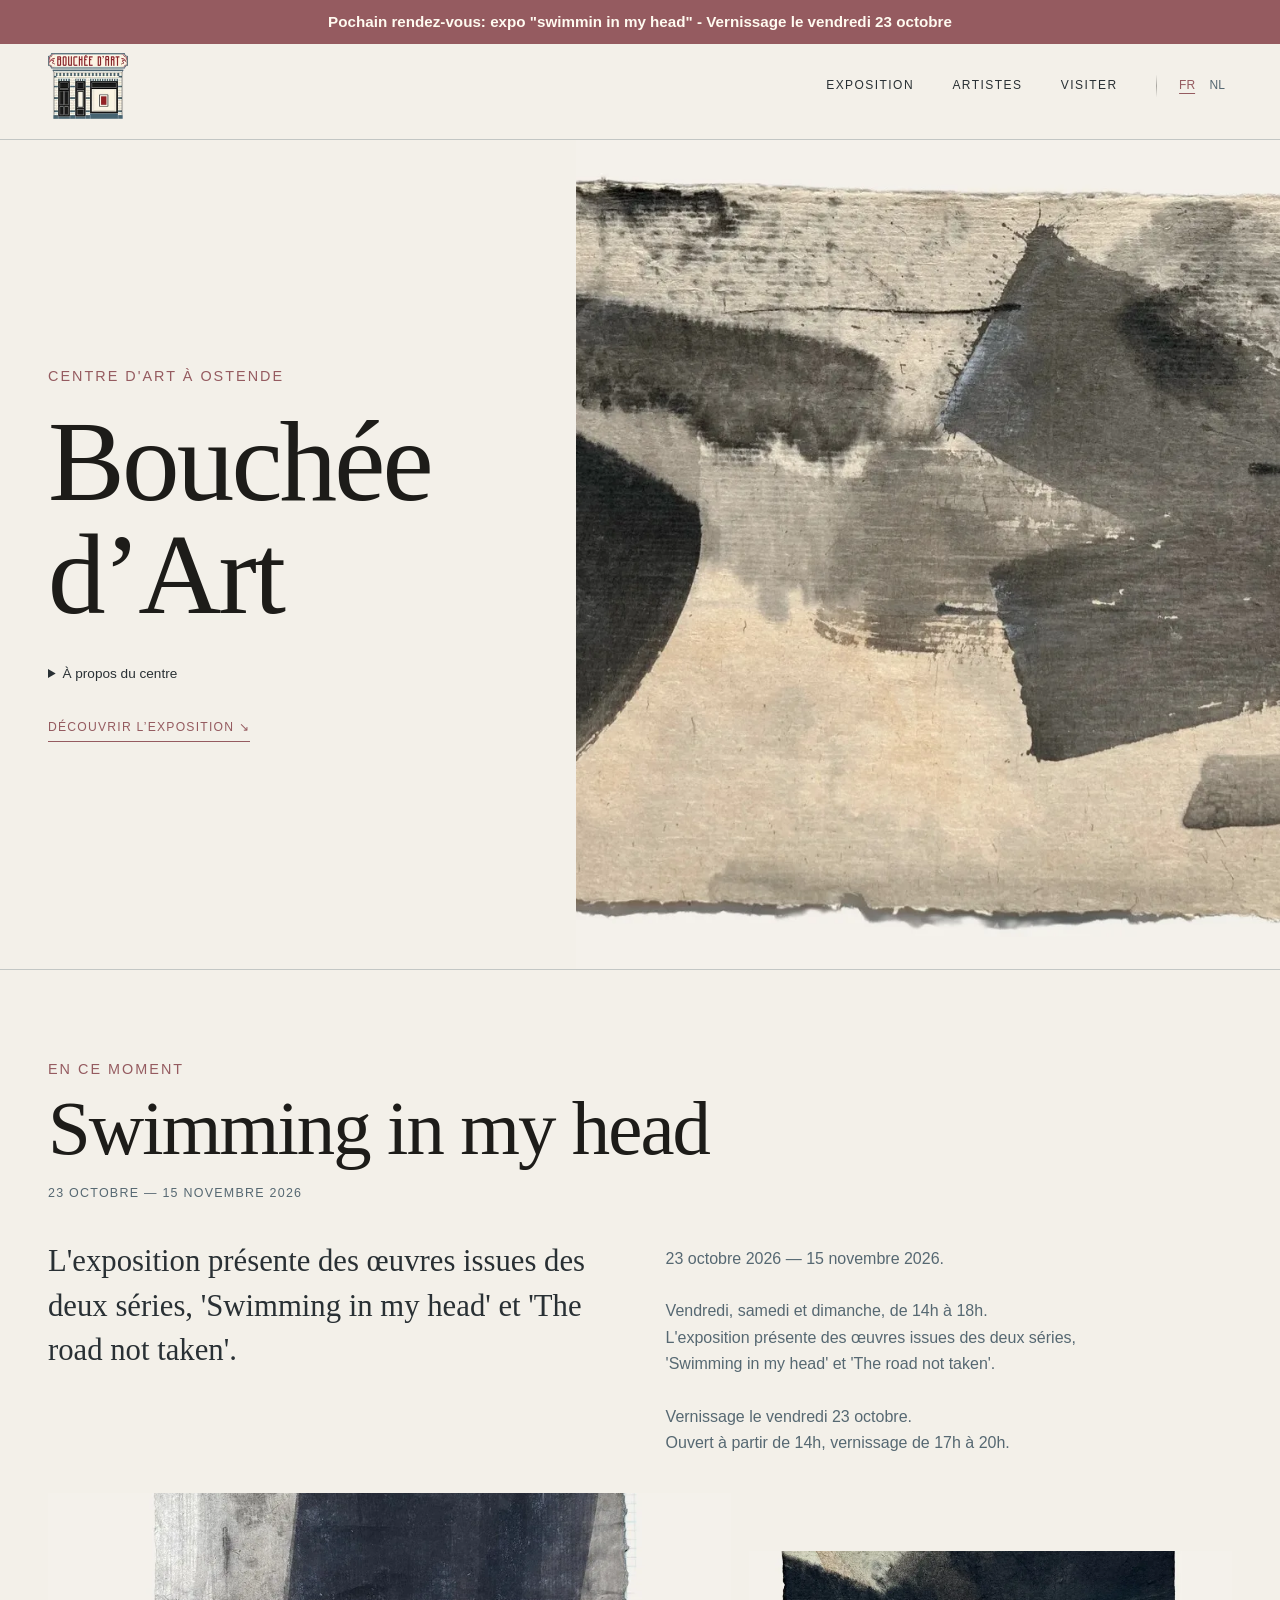
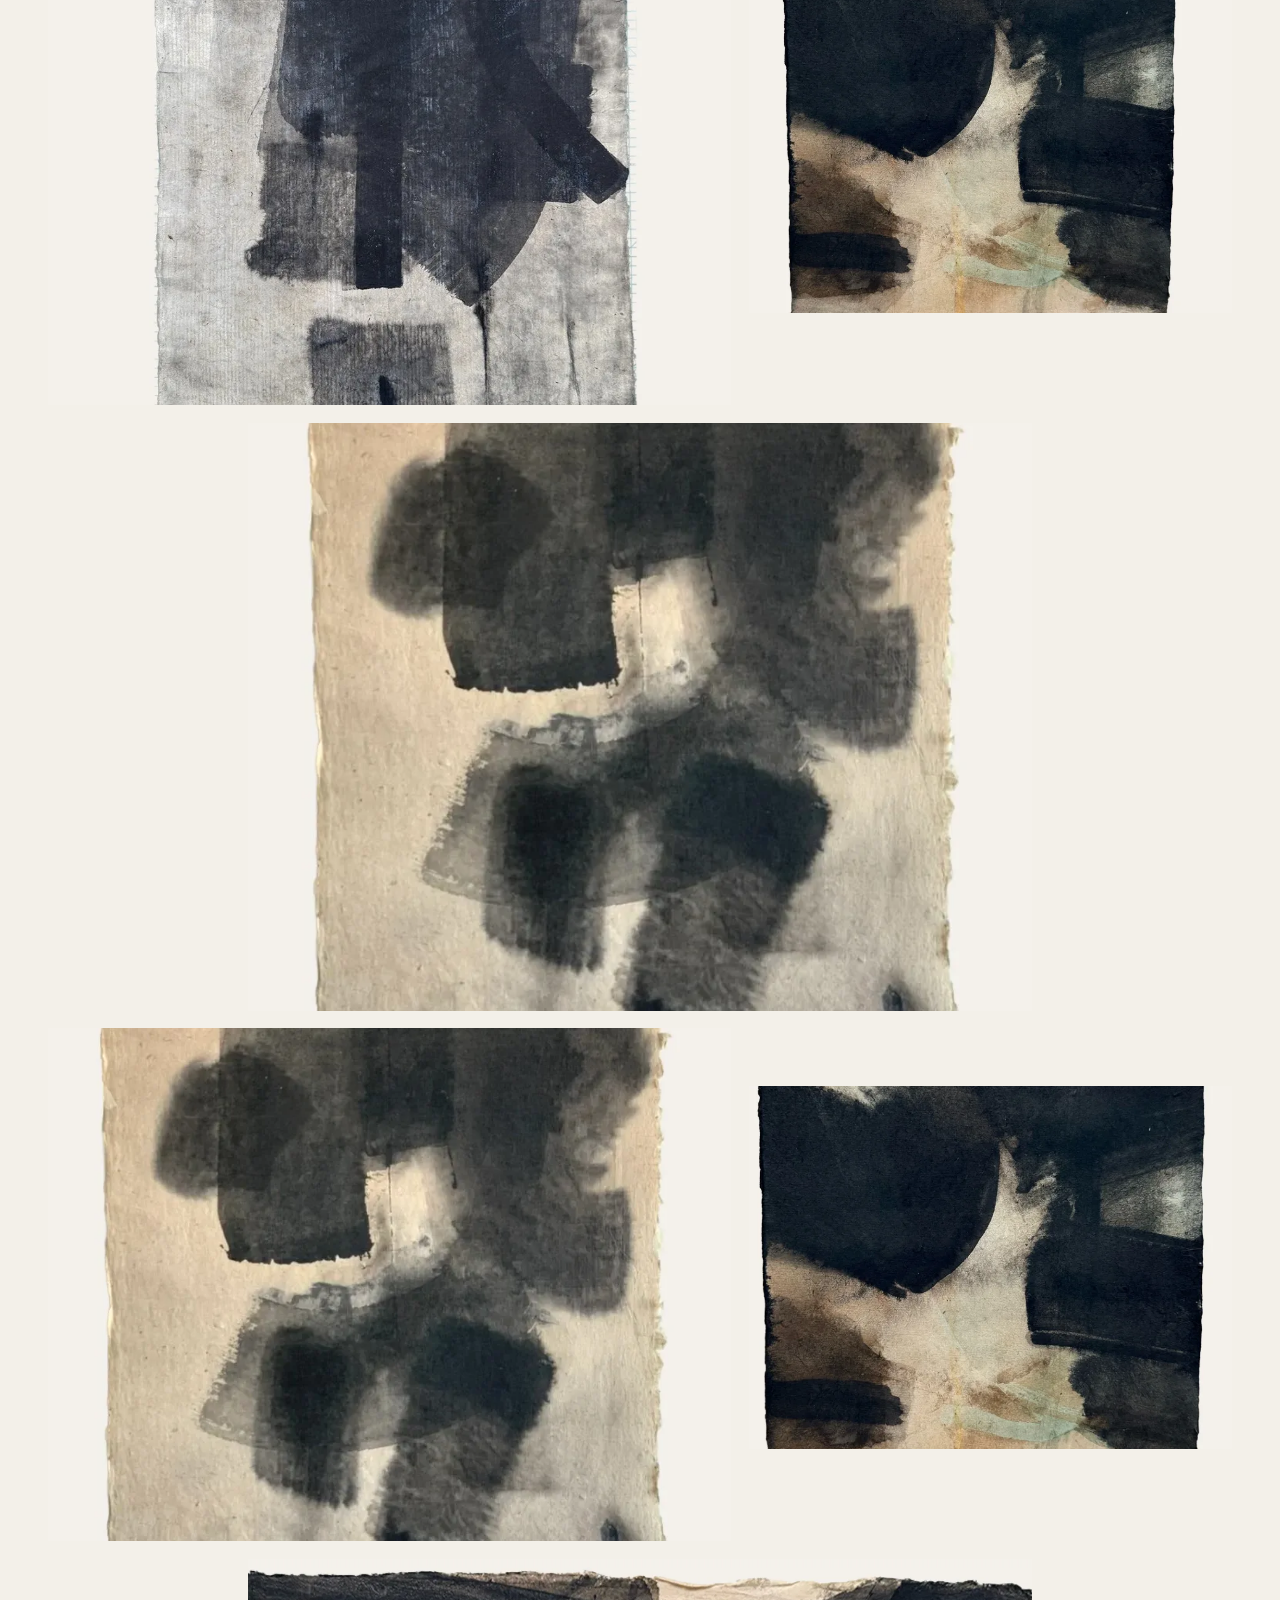
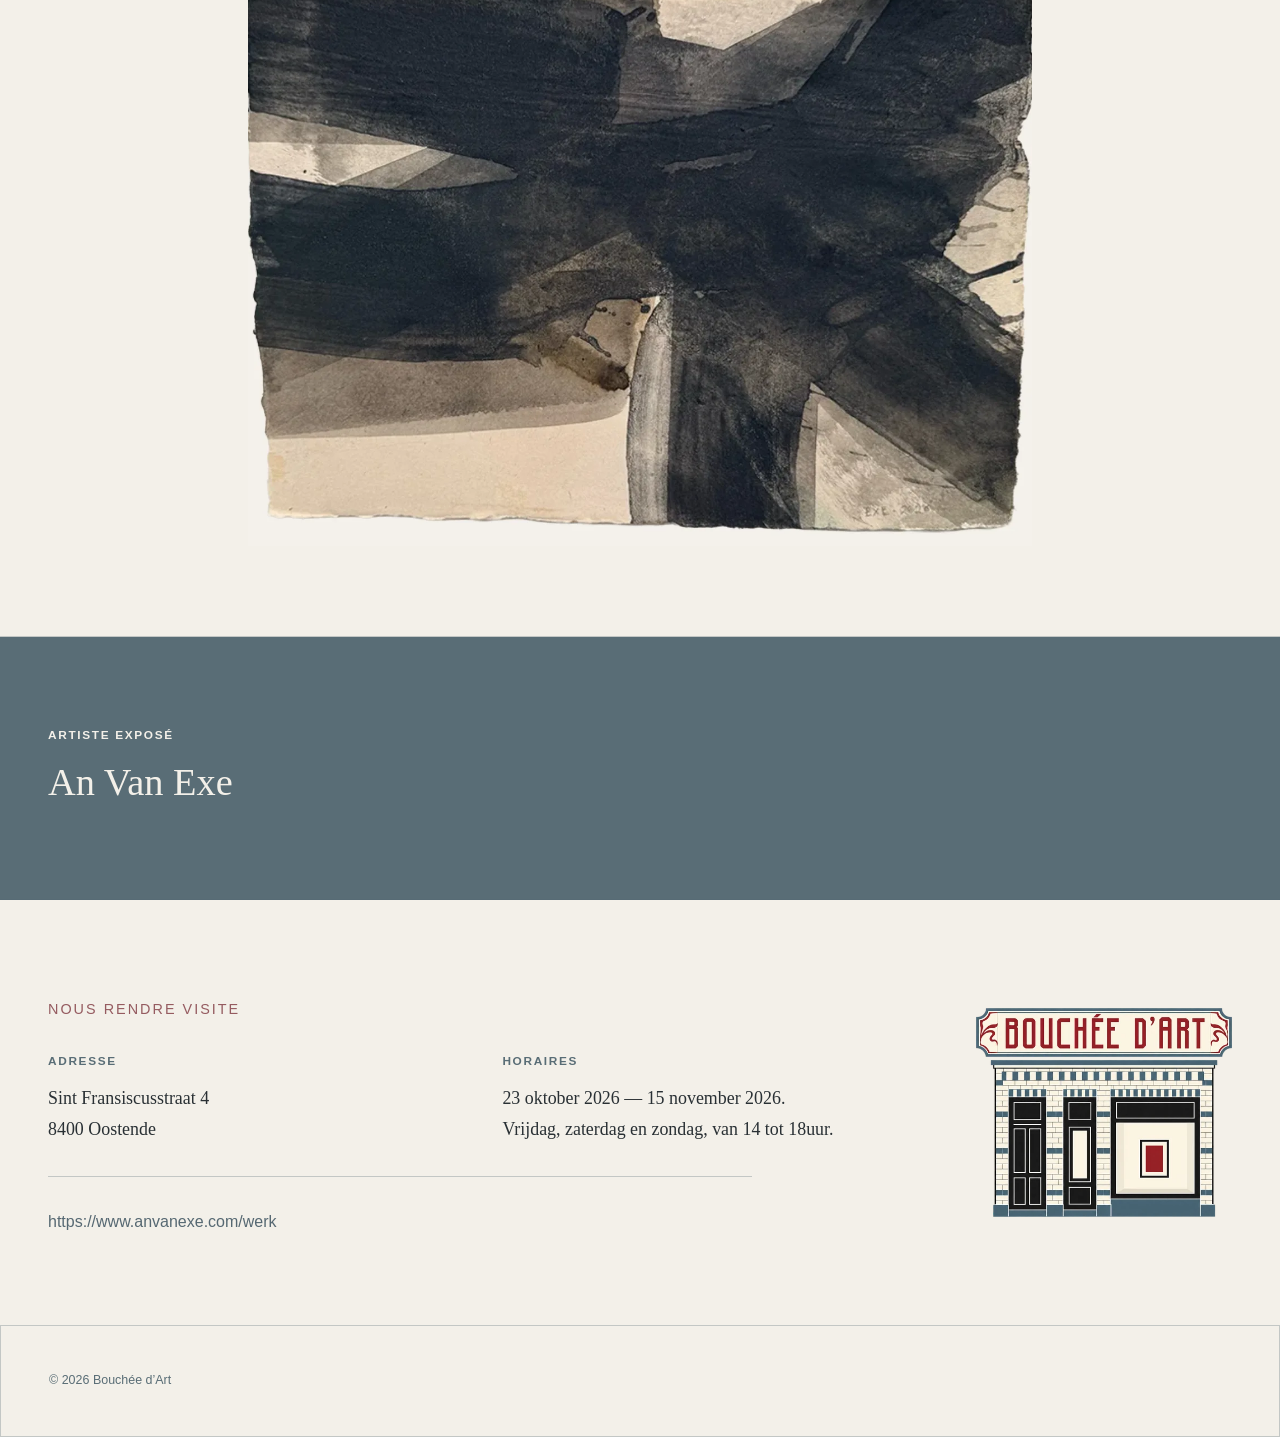
==== commit 0a1b535d: "Publie le site bilingue et les pages optimisées pour Google" ====
--- a/index.html
+++ b/index.html
@@ -18,7 +18,7 @@
   <meta property="og:locale" content="fr_BE">
   <meta property="og:image" content="https://boucheedart.be/assets/uploads/1791985011760-accueil-1.webp">
   <script type="application/ld+json">{"@context":"https://schema.org","@type":"WebSite","@id":"https://boucheedart.be/#website","name":"Bouchée d’Art","url":"https://boucheedart.be/","inLanguage":["fr","nl"],"description":"Bouchée d’Art, centre d’art à Ostende (Oostende). Expositions de peinture et de sculpture, artistes, horaires et adresse : Sint Fransiscusstraat 4."}</script>
-  <script type="application/json" id="published-content">{"temporaryMessage":"Pochain rendez-vous: expo \"swimmin in my head\" - Vernissage le vendredi 23 octobre","navExhibition":"Exposition","navArtists":"Artistes","navVisit":"Visiter","discover":"Découvrir l’exposition","aboutLabel":"À propos du centre","peopleEyebrow":"","artistsLabel":"Artiste exposé","managerLabel":"","visitEyebrow":"Nous rendre visite","addressLabel":"Adresse","hoursLabel":"Horaires","contactLabel":"Contact","menuLabel":"Menu","adminLabel":"Administration","langFrLabel":"FR","langNlLabel":"NL","heroAlt":"Affiche de l’exposition « voyage inattendu » d’André Laurent à Bouchée d’Art, Ostende","workLabel":"Œuvre","pageTitleSuffix":"Centre d’art à Ostende","metaDescription":"Bouchée d’Art, centre d’art à Ostende (Oostende). Expositions de peinture et de sculpture, artistes, horaires et adresse : Sint Fransiscusstraat 4.","navAriaLabel":"Navigation principale","languageAriaLabel":"Langue","artGridAriaLabel":"Œuvres de l’exposition","galleryName":"Bouchée d’Art","heroEyebrow":"Centre d'Art à Ostende","galleryIntro":"Bouchée d’Art est un centre d’art à Ostende, situé Sint Fransiscusstraat 4. Découvrez les expositions de peinture et de sculpture et les artistes présentés.","exhibitionEyebrow":"En ce moment","sitePaused":false,"pausedMessage":"Le site web de Bouchée d'Art n'est pas encore disponible. À bientôt.","exhibitionTitle":"Swimming in my head","exhibitionDates":"23 octobre — 15 novembre 2026","exhibitionText":"L'exposition présente des œuvres issues des deux séries, 'Swimming in my head' et 'The road not taken'.","exhibitionExtra":"23 octobre 2026 — 15 novembre 2026.\n\nVendredi, samedi et dimanche, de 14h à 18h.\nL'exposition présente des œuvres issues des deux séries, 'Swimming in my head' et 'The road not taken'.\n\nVernissage le vendredi 23 octobre.\nOuvert à partir de 14h, vernissage de 17h à 20h.","artists":"An Van Exe","manager":"","address":"Sint Fransiscusstraat 4\n8400 Oostende","hours":"23 oktober 2026 — 15 november 2026. \nVrijdag, zaterdag en zondag, van 14 tot 18uur.","email":"","phone":"","additionalInfo":"https://www.anvanexe.com/werk","heroImage":"assets/uploads/1791985011760-accueil-1.webp","images":[{"src":"assets/uploads/1791985270697-oeuvre-2.webp","alt":"Œuvre ","caption":"","captionNl":"","altNl":"Œuvre"},{"src":"assets/uploads/1791985272745-oeuvre-capture-d-ecran-2026-10-14-153314.webp","alt":"","caption":"","captionNl":"","altNl":""},{"src":"assets/uploads/1791985274926-oeuvre-capture-d-ecran-2026-10-14-153357.webp","alt":"","caption":"","captionNl":"","altNl":""}],"peopleTitle":"Artiste exposé","visitTitle":"Le Centre d'Art","nl":{"temporaryMessage":"Volgende afspraak: expo 'swimmin in my head' - Vernissage op vrijdag 23 oktober","navExhibition":"Tentoonstelling","navArtists":"Kunstenaars","navVisit":"Bezoeken","discover":"Ontdek de tentoonstelling","aboutLabel":"Over het kunstcentrum","peopleEyebrow":"","artistsLabel":"Kunstenaar","managerLabel":"","visitEyebrow":"Bezoek ons","addressLabel":"Adres","hoursLabel":"Openingsuren","contactLabel":"Contact","menuLabel":"Menu","adminLabel":"Beheer","langFrLabel":"FR","langNlLabel":"NL","heroAlt":"Affiche van de tentoonstelling « voyage inattendu » van André Laurent bij Bouchée d’Art in Oostende","workLabel":"Kunstwerk","pageTitleSuffix":"Kunstcentrum in Oostende","metaDescription":"Bouchée d’Art is een kunstcentrum in Oostende. Ontdek tentoonstellingen met schilderijen en sculpturen, kunstenaars en openingsuren. Sint Fransiscusstraat 4.","navAriaLabel":"Hoofdnavigatie","languageAriaLabel":"Taal","artGridAriaLabel":"Kunstwerken van de tentoonstelling","galleryName":"Bouchée d’Art","heroEyebrow":"Kunstcentrum in Oostende","galleryIntro":"Bouchée d’Art is een kunstcentrum in Oostende, gevestigd in de Sint Fransiscusstraat 4. Ontdek tentoonstellingen met schilderijen en sculpturen en de deelnemende kunstenaars.","exhibitionEyebrow":"Nu te zien","exhibitionTitle":"Swimming in my head","exhibitionDates":"23 oktober 2026 — 15 november 2026","exhibitionText":"De tentoonstelling bevat werken uit beide reeksen, 'Swimming in my head' en 'The road not taken'.","exhibitionExtra":"23 oktober 2026 — 15 november 2026. \nVrijdag, zaterdag en zondag, van 14 tot 18uur.\nDe tentoonstelling bevat werken uit beide reeksen, 'Swimming in my head' en 'The road not taken'.\n\nVernissage op vrijdag 23 oktober.\nOpen vanaf 14uur, vernissage van 17 tot 20uur.","artists":"An Van Exe","manager":"","peopleTitle":"Kunstenaar","visitTitle":"Kunsttentoonstelling","address":"Sint Fransiscusstraat 4\n8400 Oostende","hours":"23 oktober 2026 — 15 november 2026. \nVrijdag, zaterdag en zondag, van 14 tot 18uur.","additionalInfo":"https://www.anvanexe.com/werk","pausedMessage":"Momenteel zijn er geen tentoonstellingen. Tot binnenkort.","imageCaptions":[{"src":"assets/work-mineral.webp","caption":"Ana Vermeer — Strates, 2026"},{"src":"assets/gallery-hero.webp","caption":"Terrain sensible — vue de l’exposition"},{"src":"assets/work-ceramic.webp","caption":"Sofia Marin — Matière vive, 2026"}]},"temporaryMessageVisible":true}</script>
+  <script type="application/json" id="published-content">{"temporaryMessage":"Pochain rendez-vous: expo \"swimmin in my head\" - Vernissage le vendredi 23 octobre","navExhibition":"Exposition","navArtists":"Artistes","navVisit":"Visiter","discover":"Découvrir l’exposition","aboutLabel":"À propos du centre","peopleEyebrow":"","artistsLabel":"Artiste exposé","managerLabel":"","visitEyebrow":"Nous rendre visite","addressLabel":"Adresse","hoursLabel":"Horaires","contactLabel":"Contact","menuLabel":"Menu","adminLabel":"Administration","langFrLabel":"FR","langNlLabel":"NL","heroAlt":"Affiche de l’exposition « voyage inattendu » d’André Laurent à Bouchée d’Art, Ostende","workLabel":"Œuvre","pageTitleSuffix":"Centre d’art à Ostende","metaDescription":"Bouchée d’Art, centre d’art à Ostende (Oostende). Expositions de peinture et de sculpture, artistes, horaires et adresse : Sint Fransiscusstraat 4.","navAriaLabel":"Navigation principale","languageAriaLabel":"Langue","artGridAriaLabel":"Œuvres de l’exposition","galleryName":"Bouchée d’Art","heroEyebrow":"Centre d'Art à Ostende","galleryIntro":"Bouchée d’Art est un centre d’art à Ostende, situé Sint Fransiscusstraat 4. Découvrez les expositions de peinture et de sculpture et les artistes présentés.","exhibitionEyebrow":"En ce moment","sitePaused":false,"pausedMessage":"Le site web de Bouchée d'Art n'est pas encore disponible. À bientôt.","exhibitionTitle":"Swimming in my head","exhibitionDates":"23 octobre — 15 novembre 2026","exhibitionText":"L'exposition présente des œuvres issues des deux séries, 'Swimming in my head' et 'The road not taken'.","exhibitionExtra":"23 octobre 2026 — 15 novembre 2026.\n\nVendredi, samedi et dimanche, de 14h à 18h.\nL'exposition présente des œuvres issues des deux séries, 'Swimming in my head' et 'The road not taken'.\n\nVernissage le vendredi 23 octobre.\nOuvert à partir de 14h, vernissage de 17h à 20h.","artists":"An Van Exe","manager":"","address":"Sint Fransiscusstraat 4\n8400 Oostende","hours":"23 oktober 2026 — 15 november 2026. \nVrijdag, zaterdag en zondag, van 14 tot 18uur.","email":"","phone":"","additionalInfo":"https://www.anvanexe.com/werk","heroImage":"assets/uploads/1791985011760-accueil-1.webp","images":[{"src":"assets/uploads/1791985270697-oeuvre-2.webp","alt":"Œuvre ","caption":"","captionNl":"","altNl":"Œuvre"},{"src":"assets/uploads/1791985272745-oeuvre-capture-d-ecran-2026-10-14-153314.webp","alt":"","caption":"","captionNl":"","altNl":""},{"src":"assets/uploads/1791985274926-oeuvre-capture-d-ecran-2026-10-14-153357.webp","alt":"","caption":"","captionNl":"","altNl":""},{"src":"assets/uploads/1791985888803-oeuvre-capture-d-ecran-2026-10-14-153357.webp","alt":"","caption":"","captionNl":"","altNl":""},{"src":"assets/uploads/1791985890863-oeuvre-capture-d-ecran-2026-10-14-154937.webp","alt":"","caption":"","captionNl":"","altNl":""},{"src":"assets/uploads/1791985893292-oeuvre-capture-d-ecran-2026-10-14-155032.webp","alt":"","caption":"","captionNl":"","altNl":""}],"peopleTitle":"Artiste exposé","visitTitle":"Le Centre d'Art","nl":{"temporaryMessage":"Volgende afspraak: expo 'swimmin in my head' - Vernissage op vrijdag 23 oktober","navExhibition":"Tentoonstelling","navArtists":"Kunstenaars","navVisit":"Bezoeken","discover":"Ontdek de tentoonstelling","aboutLabel":"Over het kunstcentrum","peopleEyebrow":"","artistsLabel":"Kunstenaar","managerLabel":"","visitEyebrow":"Bezoek ons","addressLabel":"Adres","hoursLabel":"Openingsuren","contactLabel":"Contact","menuLabel":"Menu","adminLabel":"Beheer","langFrLabel":"FR","langNlLabel":"NL","heroAlt":"Affiche van de tentoonstelling « voyage inattendu » van André Laurent bij Bouchée d’Art in Oostende","workLabel":"Kunstwerk","pageTitleSuffix":"Kunstcentrum in Oostende","metaDescription":"Bouchée d’Art is een kunstcentrum in Oostende. Ontdek tentoonstellingen met schilderijen en sculpturen, kunstenaars en openingsuren. Sint Fransiscusstraat 4.","navAriaLabel":"Hoofdnavigatie","languageAriaLabel":"Taal","artGridAriaLabel":"Kunstwerken van de tentoonstelling","galleryName":"Bouchée d’Art","heroEyebrow":"Kunstcentrum in Oostende","galleryIntro":"Bouchée d’Art is een kunstcentrum in Oostende, gevestigd in de Sint Fransiscusstraat 4. Ontdek tentoonstellingen met schilderijen en sculpturen en de deelnemende kunstenaars.","exhibitionEyebrow":"Nu te zien","exhibitionTitle":"Swimming in my head","exhibitionDates":"23 oktober 2026 — 15 november 2026","exhibitionText":"De tentoonstelling bevat werken uit beide reeksen, 'Swimming in my head' en 'The road not taken'.","exhibitionExtra":"23 oktober 2026 — 15 november 2026. \nVrijdag, zaterdag en zondag, van 14 tot 18uur.\nDe tentoonstelling bevat werken uit beide reeksen, 'Swimming in my head' en 'The road not taken'.\n\nVernissage op vrijdag 23 oktober.\nOpen vanaf 14uur, vernissage van 17 tot 20uur.","artists":"An Van Exe","manager":"","peopleTitle":"Kunstenaar","visitTitle":"Kunsttentoonstelling","address":"Sint Fransiscusstraat 4\n8400 Oostende","hours":"23 oktober 2026 — 15 november 2026. \nVrijdag, zaterdag en zondag, van 14 tot 18uur.","additionalInfo":"https://www.anvanexe.com/werk","pausedMessage":"Momenteel zijn er geen tentoonstellingen. Tot binnenkort.","imageCaptions":[{"src":"assets/work-mineral.webp","caption":"Ana Vermeer — Strates, 2026"},{"src":"assets/gallery-hero.webp","caption":"Terrain sensible — vue de l’exposition"},{"src":"assets/work-ceramic.webp","caption":"Sofia Marin — Matière vive, 2026"}]},"temporaryMessageVisible":true}</script>
   <title>Bouchée d’Art — Centre d’art à Ostende</title>
   <link rel="stylesheet" href="assets/styles.css?v=16">
 </head>
@@ -65,7 +65,10 @@
       </div>
       <div class="art-grid" id="art-grid" aria-label="Œuvres de l’exposition" data-aria-field="artGridAriaLabel"><figure class="art-card reveal"><img src="assets/uploads/1791985270697-oeuvre-2.webp" alt="Œuvre " loading="lazy" decoding="async"></figure>
 <figure class="art-card reveal"><img src="assets/uploads/1791985272745-oeuvre-capture-d-ecran-2026-10-14-153314.webp" alt="Œuvre 2" loading="lazy" decoding="async"></figure>
-<figure class="art-card reveal"><img src="assets/uploads/1791985274926-oeuvre-capture-d-ecran-2026-10-14-153357.webp" alt="Œuvre 3" loading="lazy" decoding="async"></figure></div>
+<figure class="art-card reveal"><img src="assets/uploads/1791985274926-oeuvre-capture-d-ecran-2026-10-14-153357.webp" alt="Œuvre 3" loading="lazy" decoding="async"></figure>
+<figure class="art-card reveal"><img src="assets/uploads/1791985888803-oeuvre-capture-d-ecran-2026-10-14-153357.webp" alt="Œuvre 4" loading="lazy" decoding="async"></figure>
+<figure class="art-card reveal"><img src="assets/uploads/1791985890863-oeuvre-capture-d-ecran-2026-10-14-154937.webp" alt="Œuvre 5" loading="lazy" decoding="async"></figure>
+<figure class="art-card reveal"><img src="assets/uploads/1791985893292-oeuvre-capture-d-ecran-2026-10-14-155032.webp" alt="Œuvre 6" loading="lazy" decoding="async"></figure></div>
     </section>
 
     <section class="people section" id="artistes">
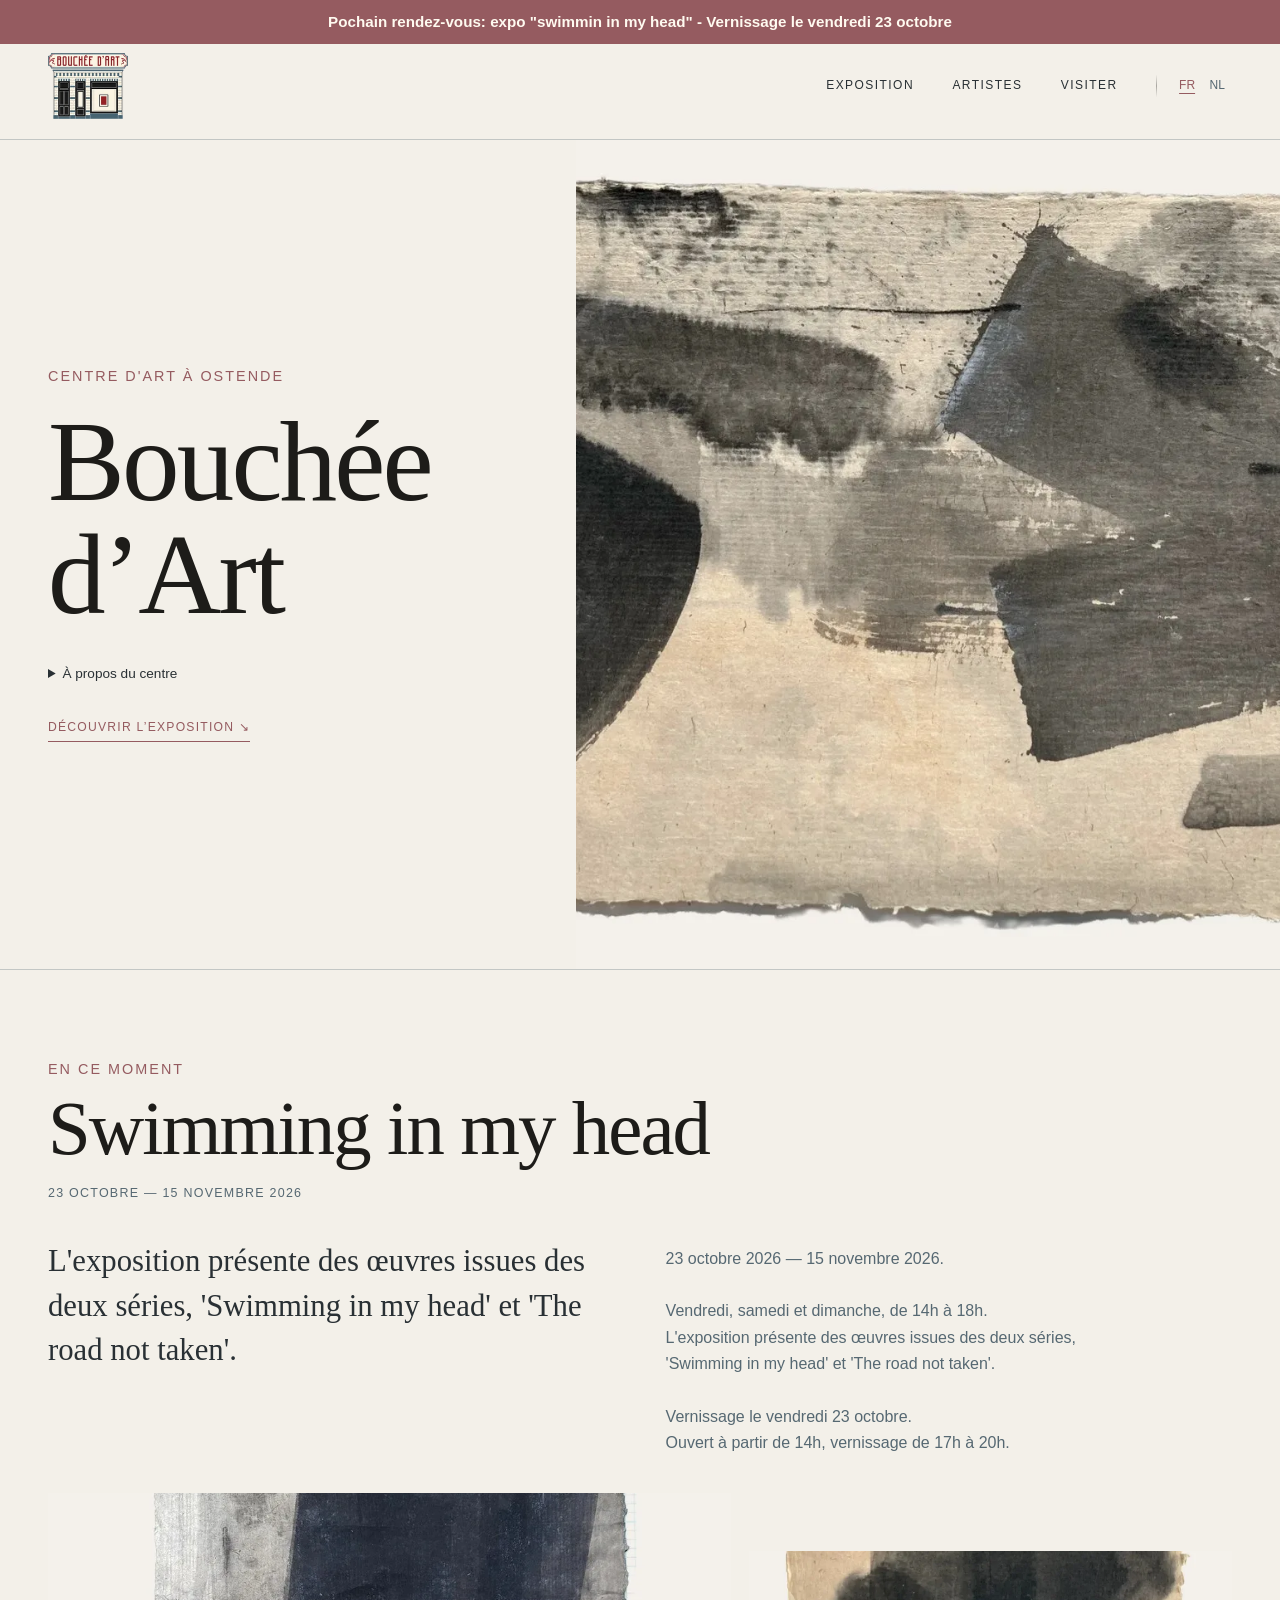
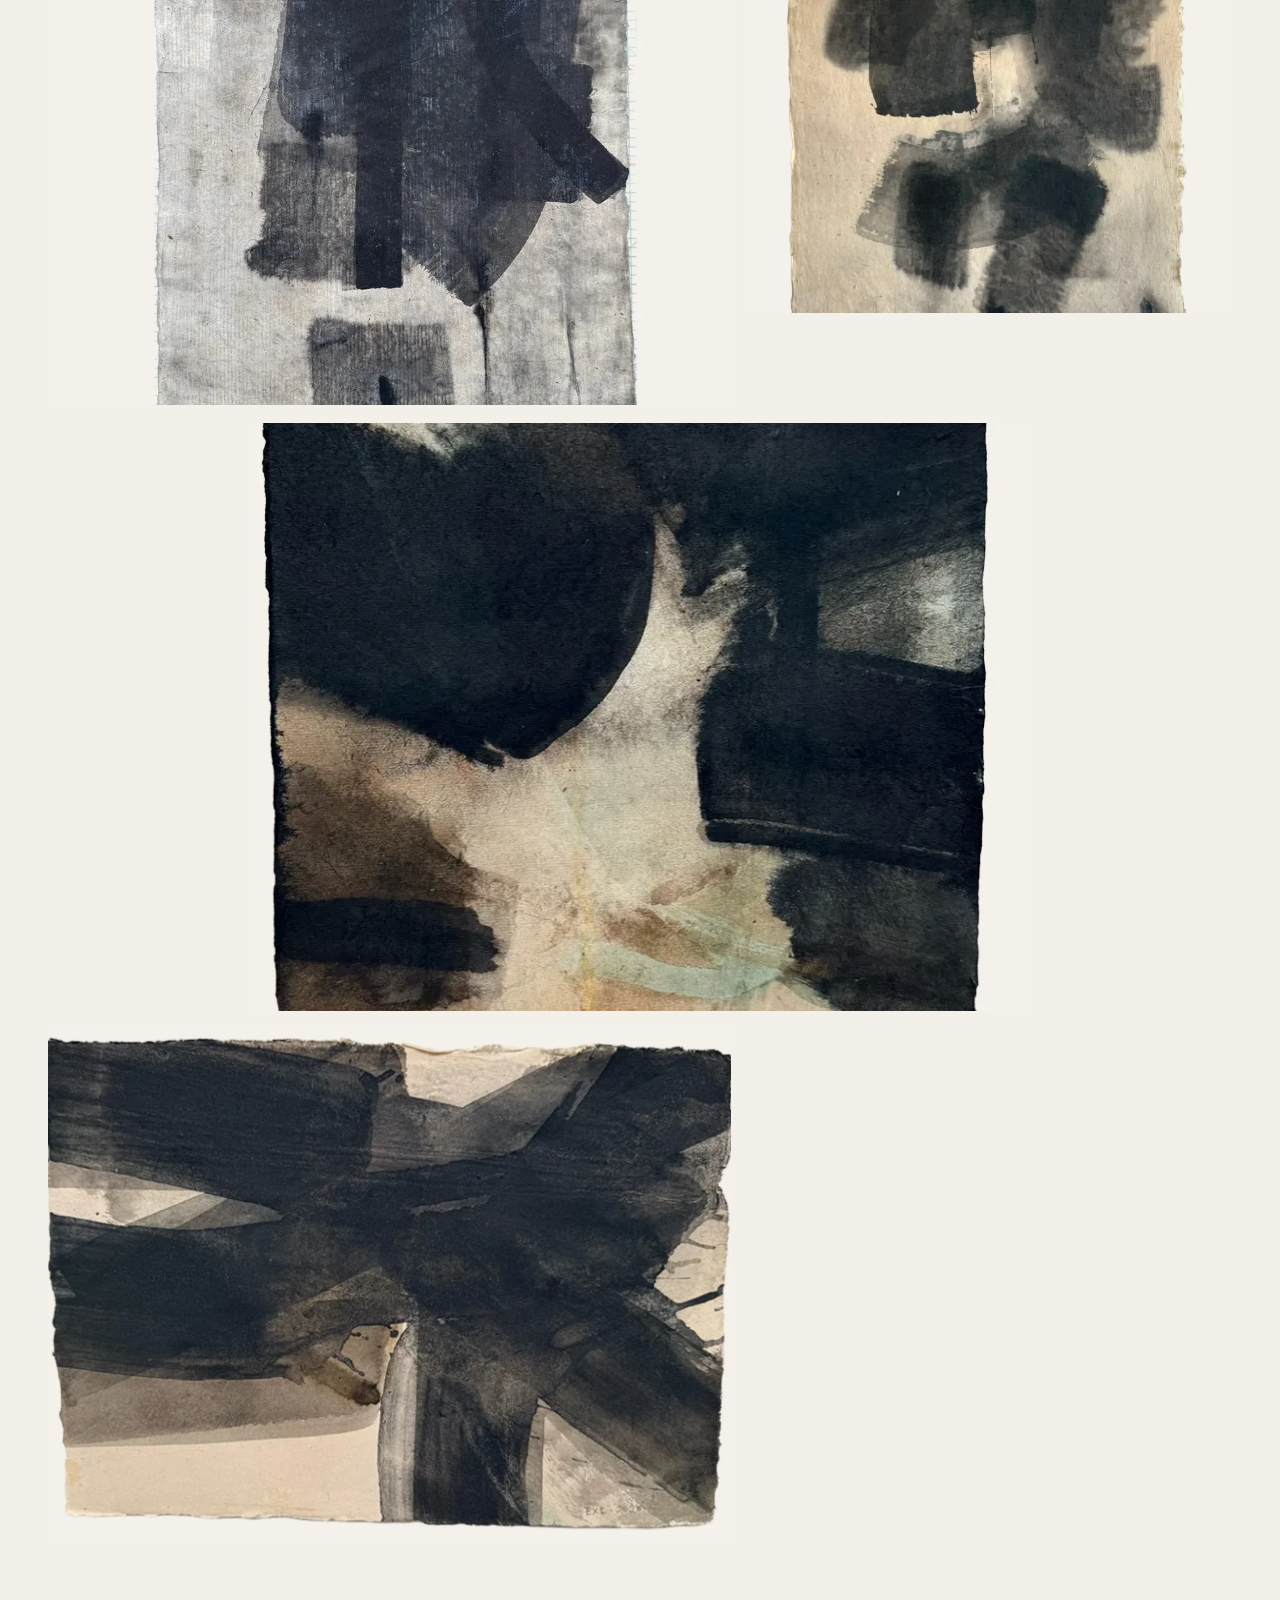
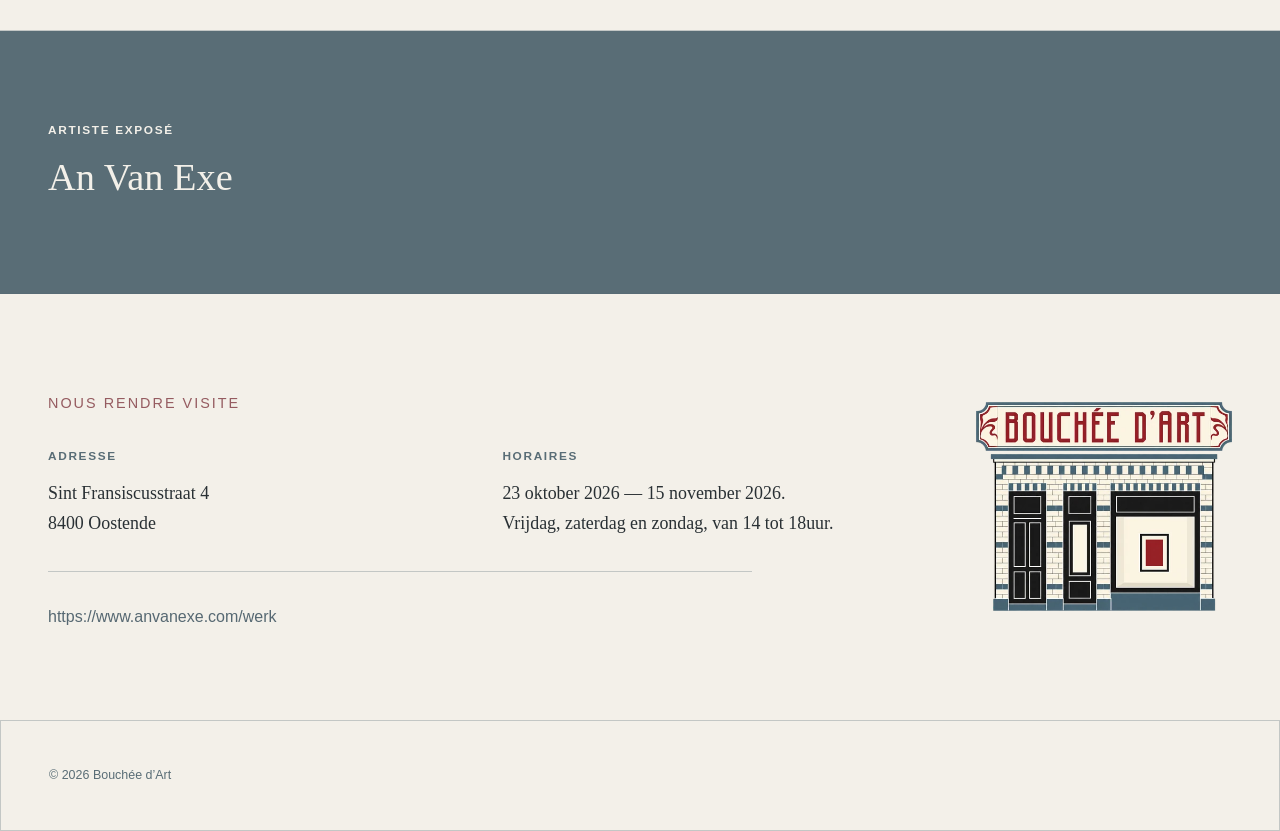
==== commit cc6d8dc2: "Publie le site bilingue et les pages optimisées pour Google" ====
--- a/index.html
+++ b/index.html
@@ -18,7 +18,7 @@
   <meta property="og:locale" content="fr_BE">
   <meta property="og:image" content="https://boucheedart.be/assets/uploads/1791985011760-accueil-1.webp">
   <script type="application/ld+json">{"@context":"https://schema.org","@type":"WebSite","@id":"https://boucheedart.be/#website","name":"Bouchée d’Art","url":"https://boucheedart.be/","inLanguage":["fr","nl"],"description":"Bouchée d’Art, centre d’art à Ostende (Oostende). Expositions de peinture et de sculpture, artistes, horaires et adresse : Sint Fransiscusstraat 4."}</script>
-  <script type="application/json" id="published-content">{"temporaryMessage":"Pochain rendez-vous: expo \"swimmin in my head\" - Vernissage le vendredi 23 octobre","navExhibition":"Exposition","navArtists":"Artistes","navVisit":"Visiter","discover":"Découvrir l’exposition","aboutLabel":"À propos du centre","peopleEyebrow":"","artistsLabel":"Artiste exposé","managerLabel":"","visitEyebrow":"Nous rendre visite","addressLabel":"Adresse","hoursLabel":"Horaires","contactLabel":"Contact","menuLabel":"Menu","adminLabel":"Administration","langFrLabel":"FR","langNlLabel":"NL","heroAlt":"Affiche de l’exposition « voyage inattendu » d’André Laurent à Bouchée d’Art, Ostende","workLabel":"Œuvre","pageTitleSuffix":"Centre d’art à Ostende","metaDescription":"Bouchée d’Art, centre d’art à Ostende (Oostende). Expositions de peinture et de sculpture, artistes, horaires et adresse : Sint Fransiscusstraat 4.","navAriaLabel":"Navigation principale","languageAriaLabel":"Langue","artGridAriaLabel":"Œuvres de l’exposition","galleryName":"Bouchée d’Art","heroEyebrow":"Centre d'Art à Ostende","galleryIntro":"Bouchée d’Art est un centre d’art à Ostende, situé Sint Fransiscusstraat 4. Découvrez les expositions de peinture et de sculpture et les artistes présentés.","exhibitionEyebrow":"En ce moment","sitePaused":false,"pausedMessage":"Le site web de Bouchée d'Art n'est pas encore disponible. À bientôt.","exhibitionTitle":"Swimming in my head","exhibitionDates":"23 octobre — 15 novembre 2026","exhibitionText":"L'exposition présente des œuvres issues des deux séries, 'Swimming in my head' et 'The road not taken'.","exhibitionExtra":"23 octobre 2026 — 15 novembre 2026.\n\nVendredi, samedi et dimanche, de 14h à 18h.\nL'exposition présente des œuvres issues des deux séries, 'Swimming in my head' et 'The road not taken'.\n\nVernissage le vendredi 23 octobre.\nOuvert à partir de 14h, vernissage de 17h à 20h.","artists":"An Van Exe","manager":"","address":"Sint Fransiscusstraat 4\n8400 Oostende","hours":"23 oktober 2026 — 15 november 2026. \nVrijdag, zaterdag en zondag, van 14 tot 18uur.","email":"","phone":"","additionalInfo":"https://www.anvanexe.com/werk","heroImage":"assets/uploads/1791985011760-accueil-1.webp","images":[{"src":"assets/uploads/1791985270697-oeuvre-2.webp","alt":"Œuvre ","caption":"","captionNl":"","altNl":"Œuvre"},{"src":"assets/uploads/1791985272745-oeuvre-capture-d-ecran-2026-10-14-153314.webp","alt":"","caption":"","captionNl":"","altNl":""},{"src":"assets/uploads/1791985274926-oeuvre-capture-d-ecran-2026-10-14-153357.webp","alt":"","caption":"","captionNl":"","altNl":""},{"src":"assets/uploads/1791985888803-oeuvre-capture-d-ecran-2026-10-14-153357.webp","alt":"","caption":"","captionNl":"","altNl":""},{"src":"assets/uploads/1791985890863-oeuvre-capture-d-ecran-2026-10-14-154937.webp","alt":"","caption":"","captionNl":"","altNl":""},{"src":"assets/uploads/1791985893292-oeuvre-capture-d-ecran-2026-10-14-155032.webp","alt":"","caption":"","captionNl":"","altNl":""}],"peopleTitle":"Artiste exposé","visitTitle":"Le Centre d'Art","nl":{"temporaryMessage":"Volgende afspraak: expo 'swimmin in my head' - Vernissage op vrijdag 23 oktober","navExhibition":"Tentoonstelling","navArtists":"Kunstenaars","navVisit":"Bezoeken","discover":"Ontdek de tentoonstelling","aboutLabel":"Over het kunstcentrum","peopleEyebrow":"","artistsLabel":"Kunstenaar","managerLabel":"","visitEyebrow":"Bezoek ons","addressLabel":"Adres","hoursLabel":"Openingsuren","contactLabel":"Contact","menuLabel":"Menu","adminLabel":"Beheer","langFrLabel":"FR","langNlLabel":"NL","heroAlt":"Affiche van de tentoonstelling « voyage inattendu » van André Laurent bij Bouchée d’Art in Oostende","workLabel":"Kunstwerk","pageTitleSuffix":"Kunstcentrum in Oostende","metaDescription":"Bouchée d’Art is een kunstcentrum in Oostende. Ontdek tentoonstellingen met schilderijen en sculpturen, kunstenaars en openingsuren. Sint Fransiscusstraat 4.","navAriaLabel":"Hoofdnavigatie","languageAriaLabel":"Taal","artGridAriaLabel":"Kunstwerken van de tentoonstelling","galleryName":"Bouchée d’Art","heroEyebrow":"Kunstcentrum in Oostende","galleryIntro":"Bouchée d’Art is een kunstcentrum in Oostende, gevestigd in de Sint Fransiscusstraat 4. Ontdek tentoonstellingen met schilderijen en sculpturen en de deelnemende kunstenaars.","exhibitionEyebrow":"Nu te zien","exhibitionTitle":"Swimming in my head","exhibitionDates":"23 oktober 2026 — 15 november 2026","exhibitionText":"De tentoonstelling bevat werken uit beide reeksen, 'Swimming in my head' en 'The road not taken'.","exhibitionExtra":"23 oktober 2026 — 15 november 2026. \nVrijdag, zaterdag en zondag, van 14 tot 18uur.\nDe tentoonstelling bevat werken uit beide reeksen, 'Swimming in my head' en 'The road not taken'.\n\nVernissage op vrijdag 23 oktober.\nOpen vanaf 14uur, vernissage van 17 tot 20uur.","artists":"An Van Exe","manager":"","peopleTitle":"Kunstenaar","visitTitle":"Kunsttentoonstelling","address":"Sint Fransiscusstraat 4\n8400 Oostende","hours":"23 oktober 2026 — 15 november 2026. \nVrijdag, zaterdag en zondag, van 14 tot 18uur.","additionalInfo":"https://www.anvanexe.com/werk","pausedMessage":"Momenteel zijn er geen tentoonstellingen. Tot binnenkort.","imageCaptions":[{"src":"assets/work-mineral.webp","caption":"Ana Vermeer — Strates, 2026"},{"src":"assets/gallery-hero.webp","caption":"Terrain sensible — vue de l’exposition"},{"src":"assets/work-ceramic.webp","caption":"Sofia Marin — Matière vive, 2026"}]},"temporaryMessageVisible":true}</script>
+  <script type="application/json" id="published-content">{"temporaryMessage":"Pochain rendez-vous: expo \"swimmin in my head\" - Vernissage le vendredi 23 octobre","navExhibition":"Exposition","navArtists":"Artistes","navVisit":"Visiter","discover":"Découvrir l’exposition","aboutLabel":"À propos du centre","peopleEyebrow":"","artistsLabel":"Artiste exposé","managerLabel":"","visitEyebrow":"Nous rendre visite","addressLabel":"Adresse","hoursLabel":"Horaires","contactLabel":"Contact","menuLabel":"Menu","adminLabel":"Administration","langFrLabel":"FR","langNlLabel":"NL","heroAlt":"Affiche de l’exposition « voyage inattendu » d’André Laurent à Bouchée d’Art, Ostende","workLabel":"Œuvre","pageTitleSuffix":"Centre d’art à Ostende","metaDescription":"Bouchée d’Art, centre d’art à Ostende (Oostende). Expositions de peinture et de sculpture, artistes, horaires et adresse : Sint Fransiscusstraat 4.","navAriaLabel":"Navigation principale","languageAriaLabel":"Langue","artGridAriaLabel":"Œuvres de l’exposition","galleryName":"Bouchée d’Art","heroEyebrow":"Centre d'Art à Ostende","galleryIntro":"Bouchée d’Art est un centre d’art à Ostende, situé Sint Fransiscusstraat 4. Découvrez les expositions de peinture et de sculpture et les artistes présentés.","exhibitionEyebrow":"En ce moment","sitePaused":false,"pausedMessage":"Le site web de Bouchée d'Art n'est pas encore disponible. À bientôt.","exhibitionTitle":"Swimming in my head","exhibitionDates":"23 octobre — 15 novembre 2026","exhibitionText":"L'exposition présente des œuvres issues des deux séries, 'Swimming in my head' et 'The road not taken'.","exhibitionExtra":"23 octobre 2026 — 15 novembre 2026.\n\nVendredi, samedi et dimanche, de 14h à 18h.\nL'exposition présente des œuvres issues des deux séries, 'Swimming in my head' et 'The road not taken'.\n\nVernissage le vendredi 23 octobre.\nOuvert à partir de 14h, vernissage de 17h à 20h.","artists":"An Van Exe","manager":"","address":"Sint Fransiscusstraat 4\n8400 Oostende","hours":"23 oktober 2026 — 15 november 2026. \nVrijdag, zaterdag en zondag, van 14 tot 18uur.","email":"","phone":"","additionalInfo":"https://www.anvanexe.com/werk","heroImage":"assets/uploads/1791985011760-accueil-1.webp","images":[{"src":"assets/uploads/1791985270697-oeuvre-2.webp","alt":"Œuvre ","caption":"","captionNl":"","altNl":"Œuvre"},{"src":"assets/uploads/1791985274926-oeuvre-capture-d-ecran-2026-10-14-153357.webp","alt":"","caption":"","captionNl":"","altNl":""},{"src":"assets/uploads/1791985890863-oeuvre-capture-d-ecran-2026-10-14-154937.webp","alt":"","caption":"","captionNl":"","altNl":""},{"src":"assets/uploads/1791985893292-oeuvre-capture-d-ecran-2026-10-14-155032.webp","alt":"","caption":"","captionNl":"","altNl":""}],"peopleTitle":"Artiste exposé","visitTitle":"Le Centre d'Art","nl":{"temporaryMessage":"Volgende afspraak: expo 'swimmin in my head' - Vernissage op vrijdag 23 oktober","navExhibition":"Tentoonstelling","navArtists":"Kunstenaars","navVisit":"Bezoeken","discover":"Ontdek de tentoonstelling","aboutLabel":"Over het kunstcentrum","peopleEyebrow":"","artistsLabel":"Kunstenaar","managerLabel":"","visitEyebrow":"Bezoek ons","addressLabel":"Adres","hoursLabel":"Openingsuren","contactLabel":"Contact","menuLabel":"Menu","adminLabel":"Beheer","langFrLabel":"FR","langNlLabel":"NL","heroAlt":"Affiche van de tentoonstelling « voyage inattendu » van André Laurent bij Bouchée d’Art in Oostende","workLabel":"Kunstwerk","pageTitleSuffix":"Kunstcentrum in Oostende","metaDescription":"Bouchée d’Art is een kunstcentrum in Oostende. Ontdek tentoonstellingen met schilderijen en sculpturen, kunstenaars en openingsuren. Sint Fransiscusstraat 4.","navAriaLabel":"Hoofdnavigatie","languageAriaLabel":"Taal","artGridAriaLabel":"Kunstwerken van de tentoonstelling","galleryName":"Bouchée d’Art","heroEyebrow":"Kunstcentrum in Oostende","galleryIntro":"Bouchée d’Art is een kunstcentrum in Oostende, gevestigd in de Sint Fransiscusstraat 4. Ontdek tentoonstellingen met schilderijen en sculpturen en de deelnemende kunstenaars.","exhibitionEyebrow":"Nu te zien","exhibitionTitle":"Swimming in my head","exhibitionDates":"23 oktober 2026 — 15 november 2026","exhibitionText":"De tentoonstelling bevat werken uit beide reeksen, 'Swimming in my head' en 'The road not taken'.","exhibitionExtra":"23 oktober 2026 — 15 november 2026. \nVrijdag, zaterdag en zondag, van 14 tot 18uur.\nDe tentoonstelling bevat werken uit beide reeksen, 'Swimming in my head' en 'The road not taken'.\n\nVernissage op vrijdag 23 oktober.\nOpen vanaf 14uur, vernissage van 17 tot 20uur.","artists":"An Van Exe","manager":"","peopleTitle":"Kunstenaar","visitTitle":"Kunsttentoonstelling","address":"Sint Fransiscusstraat 4\n8400 Oostende","hours":"23 oktober 2026 — 15 november 2026. \nVrijdag, zaterdag en zondag, van 14 tot 18uur.","additionalInfo":"https://www.anvanexe.com/werk","pausedMessage":"Momenteel zijn er geen tentoonstellingen. Tot binnenkort.","imageCaptions":[{"src":"assets/work-mineral.webp","caption":"Ana Vermeer — Strates, 2026"},{"src":"assets/gallery-hero.webp","caption":"Terrain sensible — vue de l’exposition"},{"src":"assets/work-ceramic.webp","caption":"Sofia Marin — Matière vive, 2026"}]},"temporaryMessageVisible":true}</script>
   <title>Bouchée d’Art — Centre d’art à Ostende</title>
   <link rel="stylesheet" href="assets/styles.css?v=16">
 </head>
@@ -64,11 +64,9 @@
         <p class="detail" data-field="exhibitionExtra">23 octobre 2026 — 15 novembre 2026.<br><br>Vendredi, samedi et dimanche, de 14h à 18h.<br>L&#39;exposition présente des œuvres issues des deux séries, &#39;Swimming in my head&#39; et &#39;The road not taken&#39;.<br><br>Vernissage le vendredi 23 octobre.<br>Ouvert à partir de 14h, vernissage de 17h à 20h.</p>
       </div>
       <div class="art-grid" id="art-grid" aria-label="Œuvres de l’exposition" data-aria-field="artGridAriaLabel"><figure class="art-card reveal"><img src="assets/uploads/1791985270697-oeuvre-2.webp" alt="Œuvre " loading="lazy" decoding="async"></figure>
-<figure class="art-card reveal"><img src="assets/uploads/1791985272745-oeuvre-capture-d-ecran-2026-10-14-153314.webp" alt="Œuvre 2" loading="lazy" decoding="async"></figure>
-<figure class="art-card reveal"><img src="assets/uploads/1791985274926-oeuvre-capture-d-ecran-2026-10-14-153357.webp" alt="Œuvre 3" loading="lazy" decoding="async"></figure>
-<figure class="art-card reveal"><img src="assets/uploads/1791985888803-oeuvre-capture-d-ecran-2026-10-14-153357.webp" alt="Œuvre 4" loading="lazy" decoding="async"></figure>
-<figure class="art-card reveal"><img src="assets/uploads/1791985890863-oeuvre-capture-d-ecran-2026-10-14-154937.webp" alt="Œuvre 5" loading="lazy" decoding="async"></figure>
-<figure class="art-card reveal"><img src="assets/uploads/1791985893292-oeuvre-capture-d-ecran-2026-10-14-155032.webp" alt="Œuvre 6" loading="lazy" decoding="async"></figure></div>
+<figure class="art-card reveal"><img src="assets/uploads/1791985274926-oeuvre-capture-d-ecran-2026-10-14-153357.webp" alt="Œuvre 2" loading="lazy" decoding="async"></figure>
+<figure class="art-card reveal"><img src="assets/uploads/1791985890863-oeuvre-capture-d-ecran-2026-10-14-154937.webp" alt="Œuvre 3" loading="lazy" decoding="async"></figure>
+<figure class="art-card reveal"><img src="assets/uploads/1791985893292-oeuvre-capture-d-ecran-2026-10-14-155032.webp" alt="Œuvre 4" loading="lazy" decoding="async"></figure></div>
     </section>
 
     <section class="people section" id="artistes">
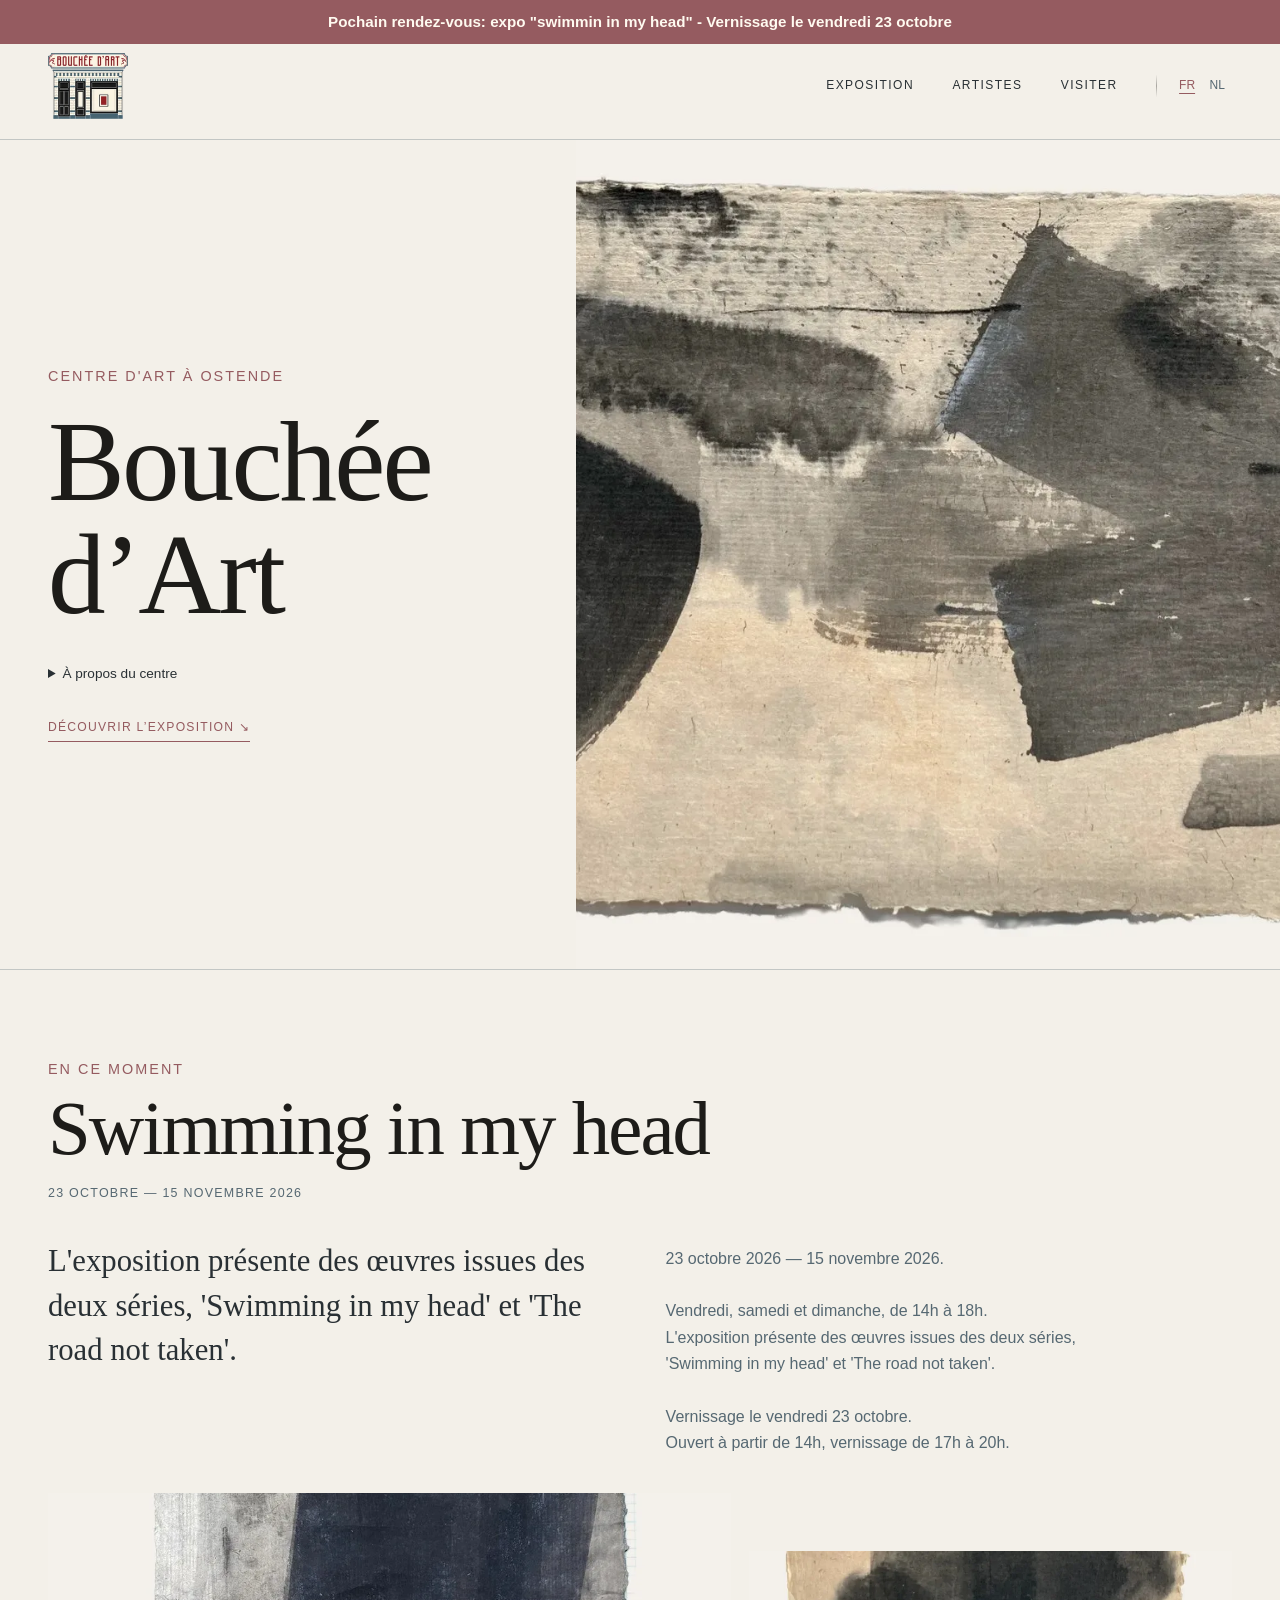
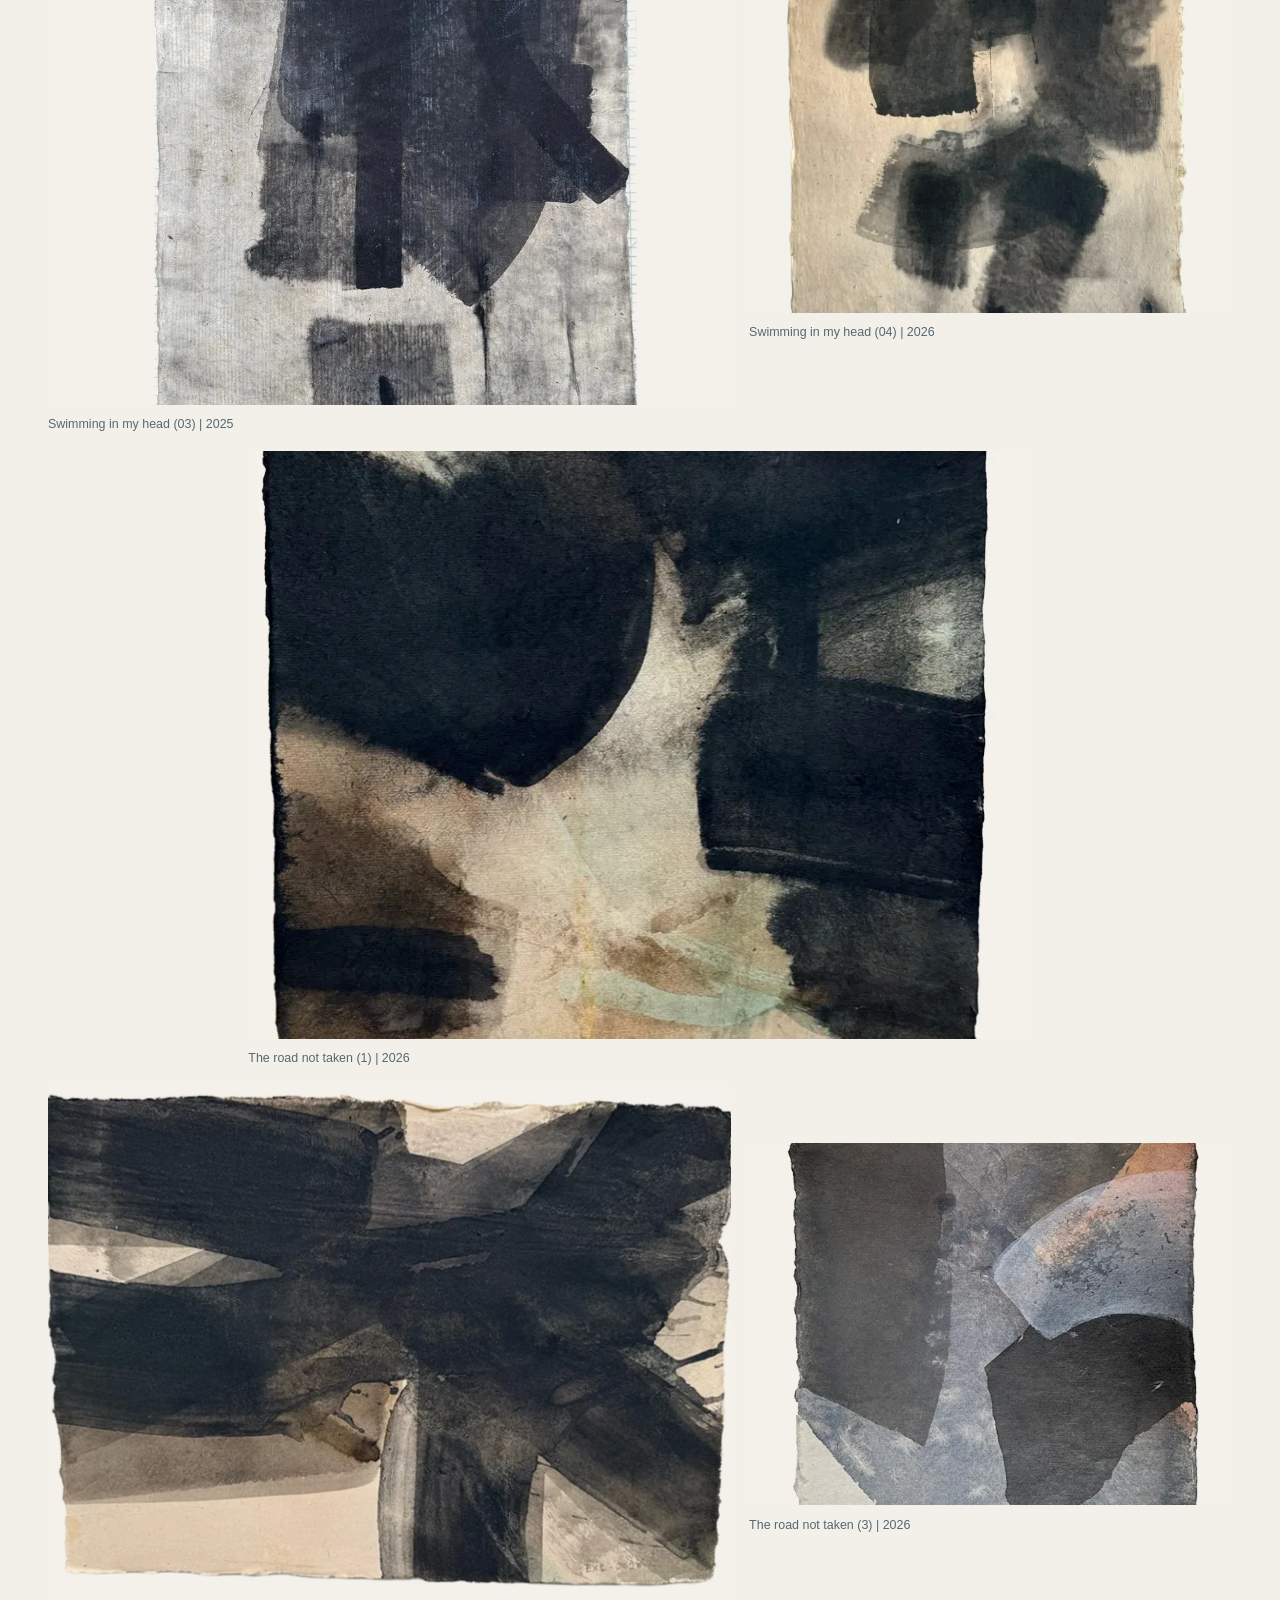
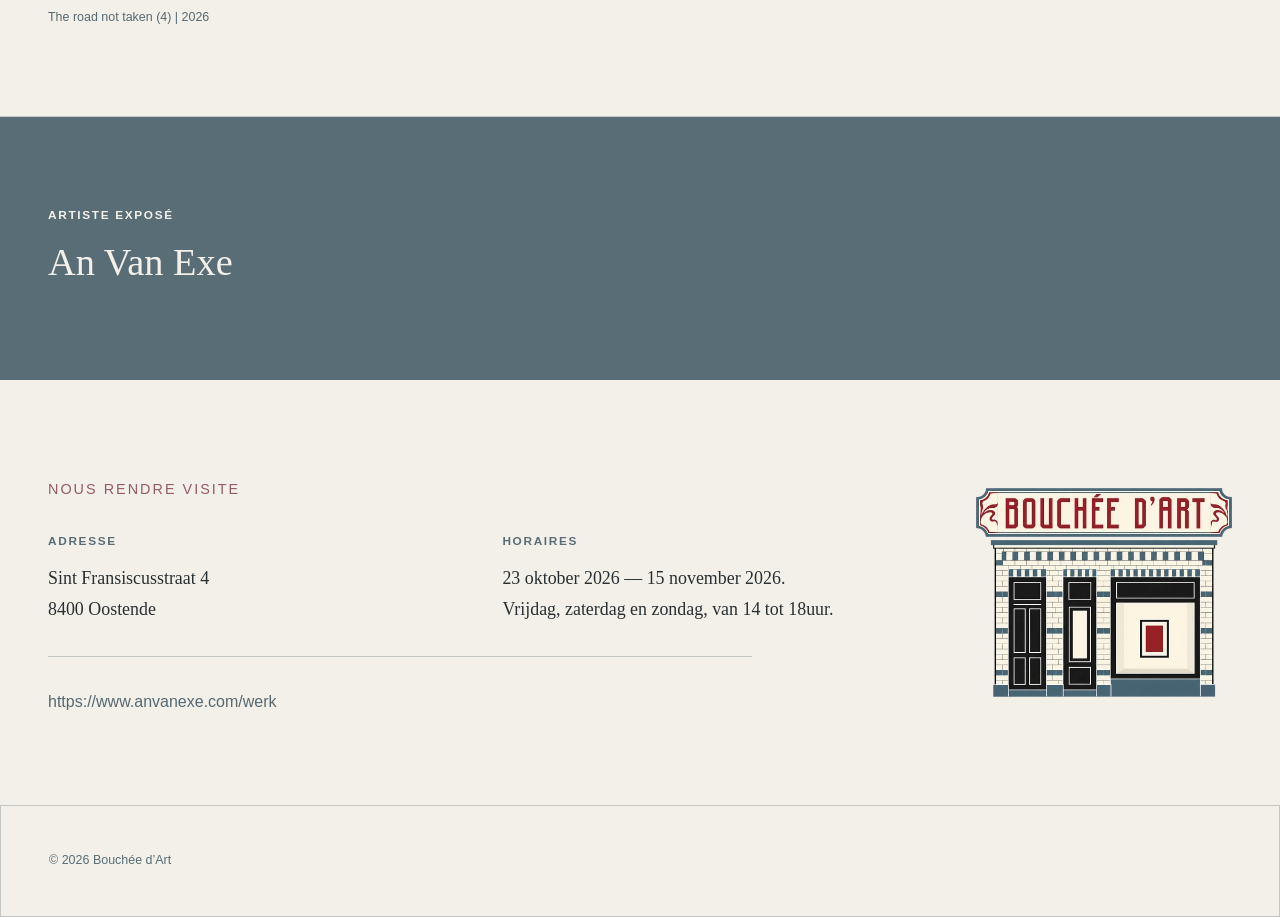
==== commit f68bc2e6: "Publie le site bilingue et les pages optimisées pour Google" ====
--- a/index.html
+++ b/index.html
@@ -18,7 +18,7 @@
   <meta property="og:locale" content="fr_BE">
   <meta property="og:image" content="https://boucheedart.be/assets/uploads/1791985011760-accueil-1.webp">
   <script type="application/ld+json">{"@context":"https://schema.org","@type":"WebSite","@id":"https://boucheedart.be/#website","name":"Bouchée d’Art","url":"https://boucheedart.be/","inLanguage":["fr","nl"],"description":"Bouchée d’Art, centre d’art à Ostende (Oostende). Expositions de peinture et de sculpture, artistes, horaires et adresse : Sint Fransiscusstraat 4."}</script>
-  <script type="application/json" id="published-content">{"temporaryMessage":"Pochain rendez-vous: expo \"swimmin in my head\" - Vernissage le vendredi 23 octobre","navExhibition":"Exposition","navArtists":"Artistes","navVisit":"Visiter","discover":"Découvrir l’exposition","aboutLabel":"À propos du centre","peopleEyebrow":"","artistsLabel":"Artiste exposé","managerLabel":"","visitEyebrow":"Nous rendre visite","addressLabel":"Adresse","hoursLabel":"Horaires","contactLabel":"Contact","menuLabel":"Menu","adminLabel":"Administration","langFrLabel":"FR","langNlLabel":"NL","heroAlt":"Affiche de l’exposition « voyage inattendu » d’André Laurent à Bouchée d’Art, Ostende","workLabel":"Œuvre","pageTitleSuffix":"Centre d’art à Ostende","metaDescription":"Bouchée d’Art, centre d’art à Ostende (Oostende). Expositions de peinture et de sculpture, artistes, horaires et adresse : Sint Fransiscusstraat 4.","navAriaLabel":"Navigation principale","languageAriaLabel":"Langue","artGridAriaLabel":"Œuvres de l’exposition","galleryName":"Bouchée d’Art","heroEyebrow":"Centre d'Art à Ostende","galleryIntro":"Bouchée d’Art est un centre d’art à Ostende, situé Sint Fransiscusstraat 4. Découvrez les expositions de peinture et de sculpture et les artistes présentés.","exhibitionEyebrow":"En ce moment","sitePaused":false,"pausedMessage":"Le site web de Bouchée d'Art n'est pas encore disponible. À bientôt.","exhibitionTitle":"Swimming in my head","exhibitionDates":"23 octobre — 15 novembre 2026","exhibitionText":"L'exposition présente des œuvres issues des deux séries, 'Swimming in my head' et 'The road not taken'.","exhibitionExtra":"23 octobre 2026 — 15 novembre 2026.\n\nVendredi, samedi et dimanche, de 14h à 18h.\nL'exposition présente des œuvres issues des deux séries, 'Swimming in my head' et 'The road not taken'.\n\nVernissage le vendredi 23 octobre.\nOuvert à partir de 14h, vernissage de 17h à 20h.","artists":"An Van Exe","manager":"","address":"Sint Fransiscusstraat 4\n8400 Oostende","hours":"23 oktober 2026 — 15 november 2026. \nVrijdag, zaterdag en zondag, van 14 tot 18uur.","email":"","phone":"","additionalInfo":"https://www.anvanexe.com/werk","heroImage":"assets/uploads/1791985011760-accueil-1.webp","images":[{"src":"assets/uploads/1791985270697-oeuvre-2.webp","alt":"Œuvre ","caption":"","captionNl":"","altNl":"Œuvre"},{"src":"assets/uploads/1791985274926-oeuvre-capture-d-ecran-2026-10-14-153357.webp","alt":"","caption":"","captionNl":"","altNl":""},{"src":"assets/uploads/1791985890863-oeuvre-capture-d-ecran-2026-10-14-154937.webp","alt":"","caption":"","captionNl":"","altNl":""},{"src":"assets/uploads/1791985893292-oeuvre-capture-d-ecran-2026-10-14-155032.webp","alt":"","caption":"","captionNl":"","altNl":""}],"peopleTitle":"Artiste exposé","visitTitle":"Le Centre d'Art","nl":{"temporaryMessage":"Volgende afspraak: expo 'swimmin in my head' - Vernissage op vrijdag 23 oktober","navExhibition":"Tentoonstelling","navArtists":"Kunstenaars","navVisit":"Bezoeken","discover":"Ontdek de tentoonstelling","aboutLabel":"Over het kunstcentrum","peopleEyebrow":"","artistsLabel":"Kunstenaar","managerLabel":"","visitEyebrow":"Bezoek ons","addressLabel":"Adres","hoursLabel":"Openingsuren","contactLabel":"Contact","menuLabel":"Menu","adminLabel":"Beheer","langFrLabel":"FR","langNlLabel":"NL","heroAlt":"Affiche van de tentoonstelling « voyage inattendu » van André Laurent bij Bouchée d’Art in Oostende","workLabel":"Kunstwerk","pageTitleSuffix":"Kunstcentrum in Oostende","metaDescription":"Bouchée d’Art is een kunstcentrum in Oostende. Ontdek tentoonstellingen met schilderijen en sculpturen, kunstenaars en openingsuren. Sint Fransiscusstraat 4.","navAriaLabel":"Hoofdnavigatie","languageAriaLabel":"Taal","artGridAriaLabel":"Kunstwerken van de tentoonstelling","galleryName":"Bouchée d’Art","heroEyebrow":"Kunstcentrum in Oostende","galleryIntro":"Bouchée d’Art is een kunstcentrum in Oostende, gevestigd in de Sint Fransiscusstraat 4. Ontdek tentoonstellingen met schilderijen en sculpturen en de deelnemende kunstenaars.","exhibitionEyebrow":"Nu te zien","exhibitionTitle":"Swimming in my head","exhibitionDates":"23 oktober 2026 — 15 november 2026","exhibitionText":"De tentoonstelling bevat werken uit beide reeksen, 'Swimming in my head' en 'The road not taken'.","exhibitionExtra":"23 oktober 2026 — 15 november 2026. \nVrijdag, zaterdag en zondag, van 14 tot 18uur.\nDe tentoonstelling bevat werken uit beide reeksen, 'Swimming in my head' en 'The road not taken'.\n\nVernissage op vrijdag 23 oktober.\nOpen vanaf 14uur, vernissage van 17 tot 20uur.","artists":"An Van Exe","manager":"","peopleTitle":"Kunstenaar","visitTitle":"Kunsttentoonstelling","address":"Sint Fransiscusstraat 4\n8400 Oostende","hours":"23 oktober 2026 — 15 november 2026. \nVrijdag, zaterdag en zondag, van 14 tot 18uur.","additionalInfo":"https://www.anvanexe.com/werk","pausedMessage":"Momenteel zijn er geen tentoonstellingen. Tot binnenkort.","imageCaptions":[{"src":"assets/work-mineral.webp","caption":"Ana Vermeer — Strates, 2026"},{"src":"assets/gallery-hero.webp","caption":"Terrain sensible — vue de l’exposition"},{"src":"assets/work-ceramic.webp","caption":"Sofia Marin — Matière vive, 2026"}]},"temporaryMessageVisible":true}</script>
+  <script type="application/json" id="published-content">{"temporaryMessage":"Pochain rendez-vous: expo \"swimmin in my head\" - Vernissage le vendredi 23 octobre","navExhibition":"Exposition","navArtists":"Artistes","navVisit":"Visiter","discover":"Découvrir l’exposition","aboutLabel":"À propos du centre","peopleEyebrow":"","artistsLabel":"Artiste exposé","managerLabel":"","visitEyebrow":"Nous rendre visite","addressLabel":"Adresse","hoursLabel":"Horaires","contactLabel":"Contact","menuLabel":"Menu","adminLabel":"Administration","langFrLabel":"FR","langNlLabel":"NL","heroAlt":"Affiche de l’exposition « voyage inattendu » d’André Laurent à Bouchée d’Art, Ostende","workLabel":"Œuvre","pageTitleSuffix":"Centre d’art à Ostende","metaDescription":"Bouchée d’Art, centre d’art à Ostende (Oostende). Expositions de peinture et de sculpture, artistes, horaires et adresse : Sint Fransiscusstraat 4.","navAriaLabel":"Navigation principale","languageAriaLabel":"Langue","artGridAriaLabel":"Œuvres de l’exposition","galleryName":"Bouchée d’Art","heroEyebrow":"Centre d'Art à Ostende","galleryIntro":"Bouchée d’Art est un centre d’art à Ostende, situé Sint Fransiscusstraat 4. Découvrez les expositions de peinture et de sculpture et les artistes présentés.","exhibitionEyebrow":"En ce moment","sitePaused":false,"pausedMessage":"Le site web de Bouchée d'Art n'est pas encore disponible. À bientôt.","exhibitionTitle":"Swimming in my head","exhibitionDates":"23 octobre — 15 novembre 2026","exhibitionText":"L'exposition présente des œuvres issues des deux séries, 'Swimming in my head' et 'The road not taken'.","exhibitionExtra":"23 octobre 2026 — 15 novembre 2026.\n\nVendredi, samedi et dimanche, de 14h à 18h.\nL'exposition présente des œuvres issues des deux séries, 'Swimming in my head' et 'The road not taken'.\n\nVernissage le vendredi 23 octobre.\nOuvert à partir de 14h, vernissage de 17h à 20h.","artists":"An Van Exe","manager":"","address":"Sint Fransiscusstraat 4\n8400 Oostende","hours":"23 oktober 2026 — 15 november 2026. \nVrijdag, zaterdag en zondag, van 14 tot 18uur.","email":"","phone":"","additionalInfo":"https://www.anvanexe.com/werk","heroImage":"assets/uploads/1791985011760-accueil-1.webp","images":[{"src":"assets/uploads/1791985270697-oeuvre-2.webp","alt":"Œuvre ","caption":"Swimming in my head (03) | 2025","captionNl":"Swimming in my head (03) | 2025","altNl":"Œuvre"},{"src":"assets/uploads/1791985274926-oeuvre-capture-d-ecran-2026-10-14-153357.webp","alt":"","caption":"Swimming in my head (04) | 2026","captionNl":"Swimming in my head (04) | 2026","altNl":""},{"src":"assets/uploads/1791985890863-oeuvre-capture-d-ecran-2026-10-14-154937.webp","alt":"","caption":"The road not taken (1) | 2026","captionNl":"The road not taken (1) | 2026","altNl":""},{"src":"assets/uploads/1791985893292-oeuvre-capture-d-ecran-2026-10-14-155032.webp","alt":"","caption":"The road not taken (4) | 2026","captionNl":"The road not taken (4) | 2026","altNl":""},{"src":"assets/uploads/1791986117069-oeuvre-capture-d-ecran-2026-10-14-155455.webp","alt":"","caption":"The road not taken (3) | 2026","captionNl":"The road not taken (3) | 2026","altNl":""}],"peopleTitle":"Artiste exposé","visitTitle":"Le Centre d'Art","nl":{"temporaryMessage":"Volgende afspraak: expo 'swimmin in my head' - Vernissage op vrijdag 23 oktober","navExhibition":"Tentoonstelling","navArtists":"Kunstenaars","navVisit":"Bezoeken","discover":"Ontdek de tentoonstelling","aboutLabel":"Over het kunstcentrum","peopleEyebrow":"","artistsLabel":"Kunstenaar","managerLabel":"","visitEyebrow":"Bezoek ons","addressLabel":"Adres","hoursLabel":"Openingsuren","contactLabel":"Contact","menuLabel":"Menu","adminLabel":"Beheer","langFrLabel":"FR","langNlLabel":"NL","heroAlt":"Affiche van de tentoonstelling « voyage inattendu » van André Laurent bij Bouchée d’Art in Oostende","workLabel":"Kunstwerk","pageTitleSuffix":"Kunstcentrum in Oostende","metaDescription":"Bouchée d’Art is een kunstcentrum in Oostende. Ontdek tentoonstellingen met schilderijen en sculpturen, kunstenaars en openingsuren. Sint Fransiscusstraat 4.","navAriaLabel":"Hoofdnavigatie","languageAriaLabel":"Taal","artGridAriaLabel":"Kunstwerken van de tentoonstelling","galleryName":"Bouchée d’Art","heroEyebrow":"Kunstcentrum in Oostende","galleryIntro":"Bouchée d’Art is een kunstcentrum in Oostende, gevestigd in de Sint Fransiscusstraat 4. Ontdek tentoonstellingen met schilderijen en sculpturen en de deelnemende kunstenaars.","exhibitionEyebrow":"Nu te zien","exhibitionTitle":"Swimming in my head","exhibitionDates":"23 oktober 2026 — 15 november 2026","exhibitionText":"De tentoonstelling bevat werken uit beide reeksen, 'Swimming in my head' en 'The road not taken'.","exhibitionExtra":"23 oktober 2026 — 15 november 2026. \nVrijdag, zaterdag en zondag, van 14 tot 18uur.\nDe tentoonstelling bevat werken uit beide reeksen, 'Swimming in my head' en 'The road not taken'.\n\nVernissage op vrijdag 23 oktober.\nOpen vanaf 14uur, vernissage van 17 tot 20uur.","artists":"An Van Exe","manager":"","peopleTitle":"Kunstenaar","visitTitle":"Kunsttentoonstelling","address":"Sint Fransiscusstraat 4\n8400 Oostende","hours":"23 oktober 2026 — 15 november 2026. \nVrijdag, zaterdag en zondag, van 14 tot 18uur.","additionalInfo":"https://www.anvanexe.com/werk","pausedMessage":"Momenteel zijn er geen tentoonstellingen. Tot binnenkort.","imageCaptions":[{"src":"assets/work-mineral.webp","caption":"Ana Vermeer — Strates, 2026"},{"src":"assets/gallery-hero.webp","caption":"Terrain sensible — vue de l’exposition"},{"src":"assets/work-ceramic.webp","caption":"Sofia Marin — Matière vive, 2026"}]},"temporaryMessageVisible":true}</script>
   <title>Bouchée d’Art — Centre d’art à Ostende</title>
   <link rel="stylesheet" href="assets/styles.css?v=16">
 </head>
@@ -63,10 +63,11 @@
         <p data-field="exhibitionText">L&#39;exposition présente des œuvres issues des deux séries, &#39;Swimming in my head&#39; et &#39;The road not taken&#39;.</p>
         <p class="detail" data-field="exhibitionExtra">23 octobre 2026 — 15 novembre 2026.<br><br>Vendredi, samedi et dimanche, de 14h à 18h.<br>L&#39;exposition présente des œuvres issues des deux séries, &#39;Swimming in my head&#39; et &#39;The road not taken&#39;.<br><br>Vernissage le vendredi 23 octobre.<br>Ouvert à partir de 14h, vernissage de 17h à 20h.</p>
       </div>
-      <div class="art-grid" id="art-grid" aria-label="Œuvres de l’exposition" data-aria-field="artGridAriaLabel"><figure class="art-card reveal"><img src="assets/uploads/1791985270697-oeuvre-2.webp" alt="Œuvre " loading="lazy" decoding="async"></figure>
-<figure class="art-card reveal"><img src="assets/uploads/1791985274926-oeuvre-capture-d-ecran-2026-10-14-153357.webp" alt="Œuvre 2" loading="lazy" decoding="async"></figure>
-<figure class="art-card reveal"><img src="assets/uploads/1791985890863-oeuvre-capture-d-ecran-2026-10-14-154937.webp" alt="Œuvre 3" loading="lazy" decoding="async"></figure>
-<figure class="art-card reveal"><img src="assets/uploads/1791985893292-oeuvre-capture-d-ecran-2026-10-14-155032.webp" alt="Œuvre 4" loading="lazy" decoding="async"></figure></div>
+      <div class="art-grid" id="art-grid" aria-label="Œuvres de l’exposition" data-aria-field="artGridAriaLabel"><figure class="art-card reveal"><img src="assets/uploads/1791985270697-oeuvre-2.webp" alt="Œuvre " loading="lazy" decoding="async"><figcaption>Swimming in my head (03) | 2025</figcaption></figure>
+<figure class="art-card reveal"><img src="assets/uploads/1791985274926-oeuvre-capture-d-ecran-2026-10-14-153357.webp" alt="Œuvre 2" loading="lazy" decoding="async"><figcaption>Swimming in my head (04) | 2026</figcaption></figure>
+<figure class="art-card reveal"><img src="assets/uploads/1791985890863-oeuvre-capture-d-ecran-2026-10-14-154937.webp" alt="Œuvre 3" loading="lazy" decoding="async"><figcaption>The road not taken (1) | 2026</figcaption></figure>
+<figure class="art-card reveal"><img src="assets/uploads/1791985893292-oeuvre-capture-d-ecran-2026-10-14-155032.webp" alt="Œuvre 4" loading="lazy" decoding="async"><figcaption>The road not taken (4) | 2026</figcaption></figure>
+<figure class="art-card reveal"><img src="assets/uploads/1791986117069-oeuvre-capture-d-ecran-2026-10-14-155455.webp" alt="Œuvre 5" loading="lazy" decoding="async"><figcaption>The road not taken (3) | 2026</figcaption></figure></div>
     </section>
 
     <section class="people section" id="artistes">
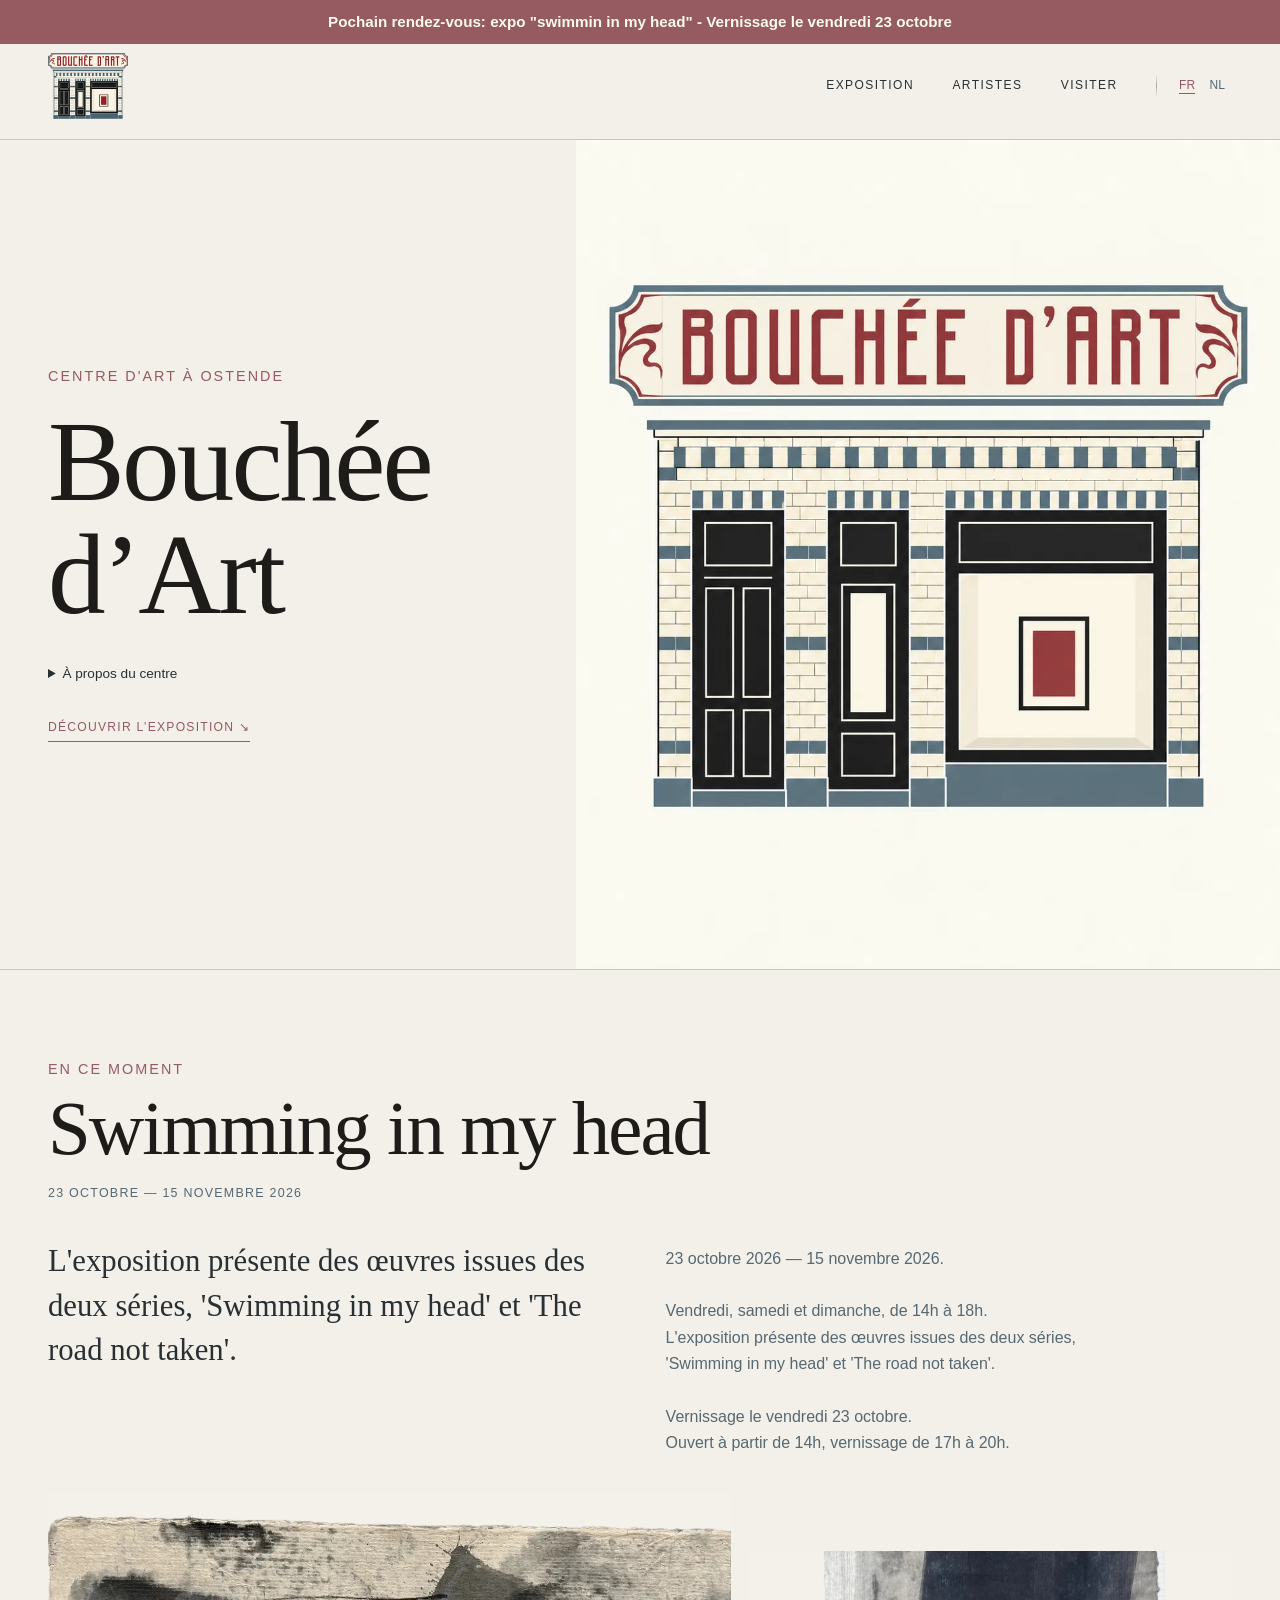
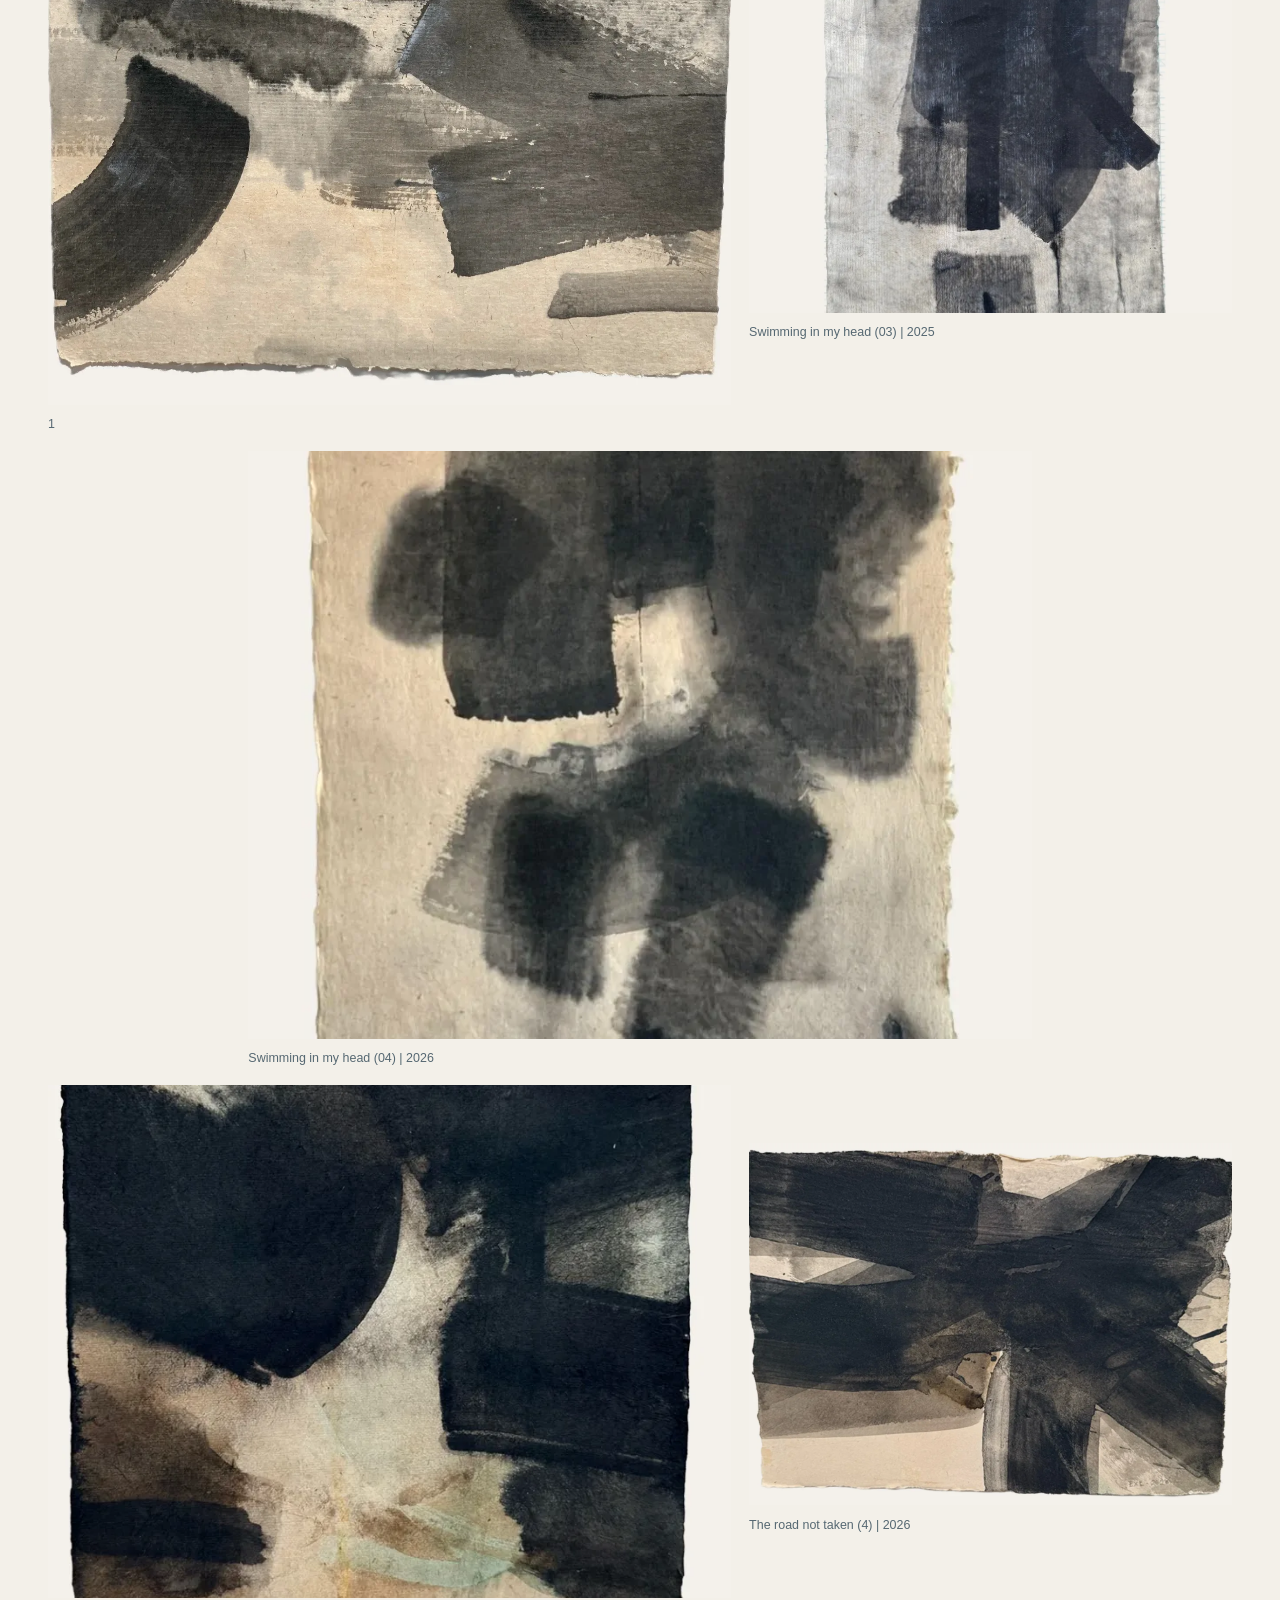
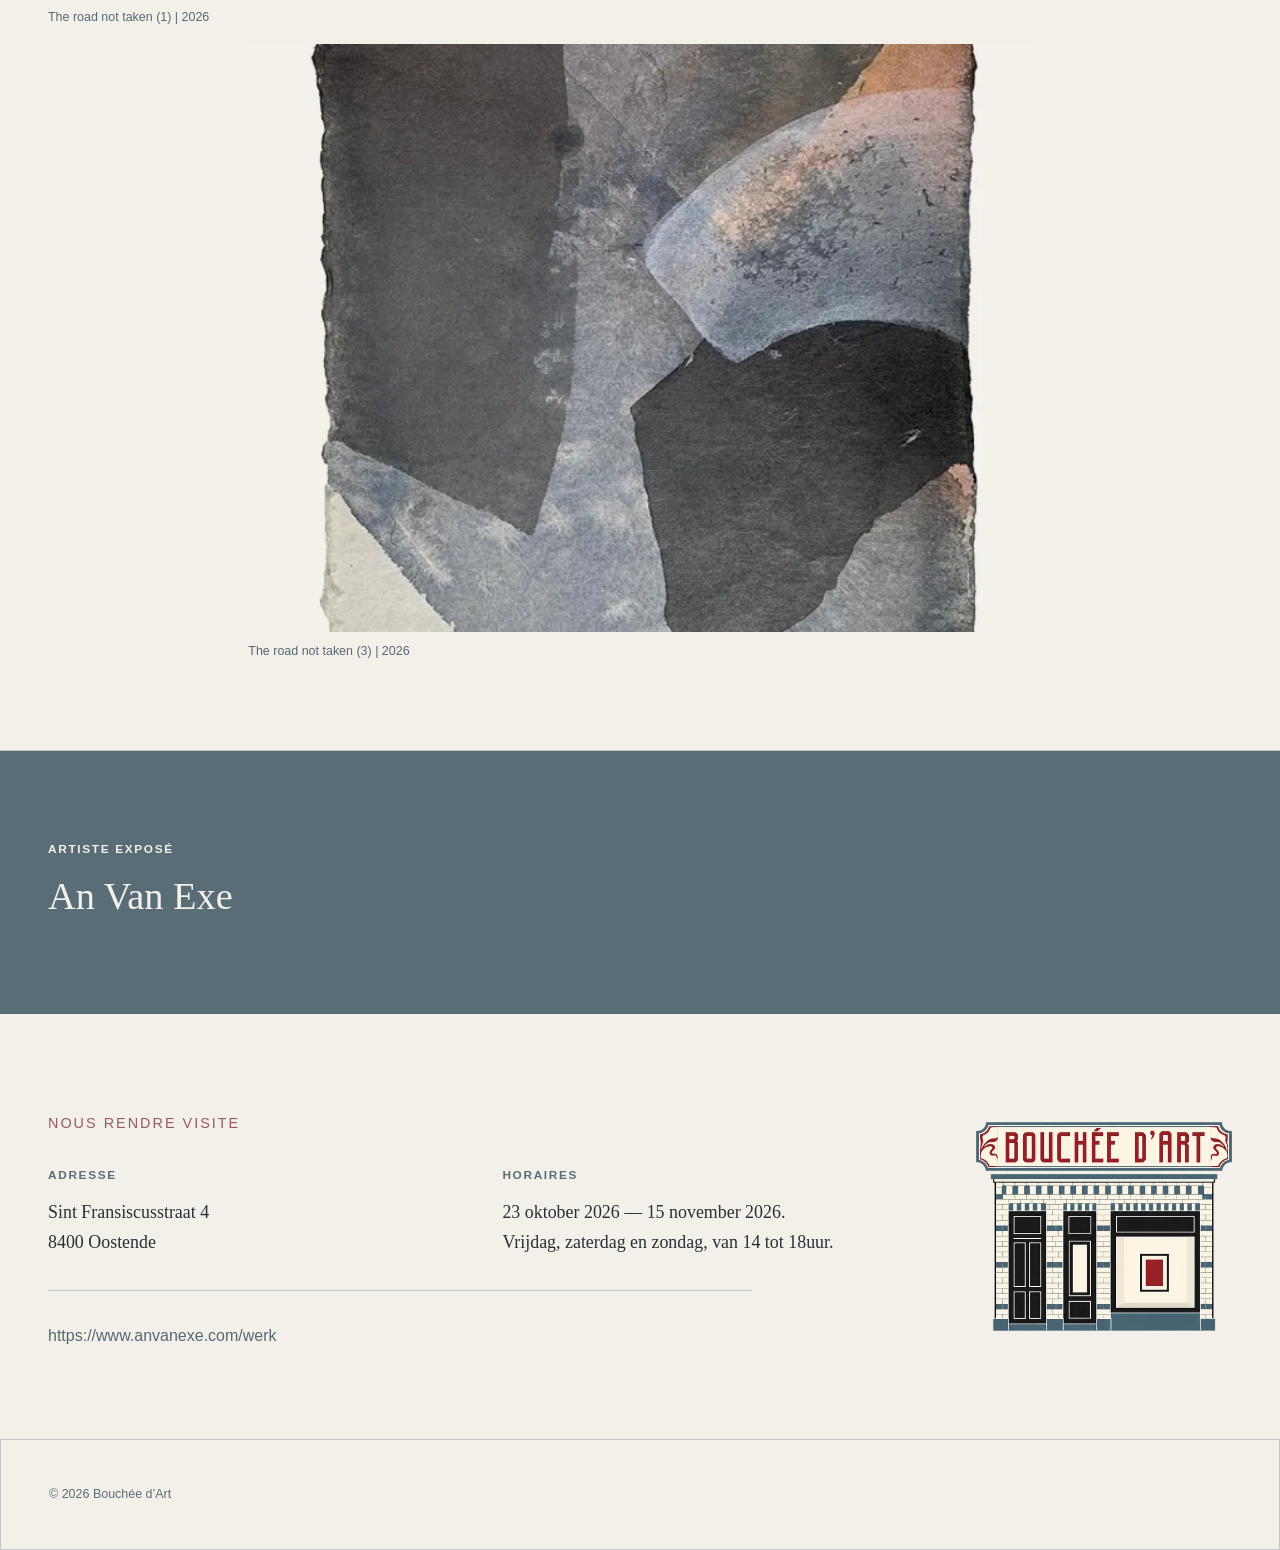
==== commit 88da7e66: "Publie le site bilingue et les pages optimisées pour Google" ====
--- a/index.html
+++ b/index.html
@@ -16,9 +16,9 @@
   <meta property="og:description" content="Bouchée d’Art, centre d’art à Ostende (Oostende). Expositions de peinture et de sculpture, artistes, horaires et adresse : Sint Fransiscusstraat 4.">
   <meta property="og:url" content="https://boucheedart.be/">
   <meta property="og:locale" content="fr_BE">
-  <meta property="og:image" content="https://boucheedart.be/assets/uploads/1791985011760-accueil-1.webp">
+  <meta property="og:image" content="https://boucheedart.be/assets/uploads/1791986365556-accueil-boucheedart2.webp">
   <script type="application/ld+json">{"@context":"https://schema.org","@type":"WebSite","@id":"https://boucheedart.be/#website","name":"Bouchée d’Art","url":"https://boucheedart.be/","inLanguage":["fr","nl"],"description":"Bouchée d’Art, centre d’art à Ostende (Oostende). Expositions de peinture et de sculpture, artistes, horaires et adresse : Sint Fransiscusstraat 4."}</script>
-  <script type="application/json" id="published-content">{"temporaryMessage":"Pochain rendez-vous: expo \"swimmin in my head\" - Vernissage le vendredi 23 octobre","navExhibition":"Exposition","navArtists":"Artistes","navVisit":"Visiter","discover":"Découvrir l’exposition","aboutLabel":"À propos du centre","peopleEyebrow":"","artistsLabel":"Artiste exposé","managerLabel":"","visitEyebrow":"Nous rendre visite","addressLabel":"Adresse","hoursLabel":"Horaires","contactLabel":"Contact","menuLabel":"Menu","adminLabel":"Administration","langFrLabel":"FR","langNlLabel":"NL","heroAlt":"Affiche de l’exposition « voyage inattendu » d’André Laurent à Bouchée d’Art, Ostende","workLabel":"Œuvre","pageTitleSuffix":"Centre d’art à Ostende","metaDescription":"Bouchée d’Art, centre d’art à Ostende (Oostende). Expositions de peinture et de sculpture, artistes, horaires et adresse : Sint Fransiscusstraat 4.","navAriaLabel":"Navigation principale","languageAriaLabel":"Langue","artGridAriaLabel":"Œuvres de l’exposition","galleryName":"Bouchée d’Art","heroEyebrow":"Centre d'Art à Ostende","galleryIntro":"Bouchée d’Art est un centre d’art à Ostende, situé Sint Fransiscusstraat 4. Découvrez les expositions de peinture et de sculpture et les artistes présentés.","exhibitionEyebrow":"En ce moment","sitePaused":false,"pausedMessage":"Le site web de Bouchée d'Art n'est pas encore disponible. À bientôt.","exhibitionTitle":"Swimming in my head","exhibitionDates":"23 octobre — 15 novembre 2026","exhibitionText":"L'exposition présente des œuvres issues des deux séries, 'Swimming in my head' et 'The road not taken'.","exhibitionExtra":"23 octobre 2026 — 15 novembre 2026.\n\nVendredi, samedi et dimanche, de 14h à 18h.\nL'exposition présente des œuvres issues des deux séries, 'Swimming in my head' et 'The road not taken'.\n\nVernissage le vendredi 23 octobre.\nOuvert à partir de 14h, vernissage de 17h à 20h.","artists":"An Van Exe","manager":"","address":"Sint Fransiscusstraat 4\n8400 Oostende","hours":"23 oktober 2026 — 15 november 2026. \nVrijdag, zaterdag en zondag, van 14 tot 18uur.","email":"","phone":"","additionalInfo":"https://www.anvanexe.com/werk","heroImage":"assets/uploads/1791985011760-accueil-1.webp","images":[{"src":"assets/uploads/1791985270697-oeuvre-2.webp","alt":"Œuvre ","caption":"Swimming in my head (03) | 2025","captionNl":"Swimming in my head (03) | 2025","altNl":"Œuvre"},{"src":"assets/uploads/1791985274926-oeuvre-capture-d-ecran-2026-10-14-153357.webp","alt":"","caption":"Swimming in my head (04) | 2026","captionNl":"Swimming in my head (04) | 2026","altNl":""},{"src":"assets/uploads/1791985890863-oeuvre-capture-d-ecran-2026-10-14-154937.webp","alt":"","caption":"The road not taken (1) | 2026","captionNl":"The road not taken (1) | 2026","altNl":""},{"src":"assets/uploads/1791985893292-oeuvre-capture-d-ecran-2026-10-14-155032.webp","alt":"","caption":"The road not taken (4) | 2026","captionNl":"The road not taken (4) | 2026","altNl":""},{"src":"assets/uploads/1791986117069-oeuvre-capture-d-ecran-2026-10-14-155455.webp","alt":"","caption":"The road not taken (3) | 2026","captionNl":"The road not taken (3) | 2026","altNl":""}],"peopleTitle":"Artiste exposé","visitTitle":"Le Centre d'Art","nl":{"temporaryMessage":"Volgende afspraak: expo 'swimmin in my head' - Vernissage op vrijdag 23 oktober","navExhibition":"Tentoonstelling","navArtists":"Kunstenaars","navVisit":"Bezoeken","discover":"Ontdek de tentoonstelling","aboutLabel":"Over het kunstcentrum","peopleEyebrow":"","artistsLabel":"Kunstenaar","managerLabel":"","visitEyebrow":"Bezoek ons","addressLabel":"Adres","hoursLabel":"Openingsuren","contactLabel":"Contact","menuLabel":"Menu","adminLabel":"Beheer","langFrLabel":"FR","langNlLabel":"NL","heroAlt":"Affiche van de tentoonstelling « voyage inattendu » van André Laurent bij Bouchée d’Art in Oostende","workLabel":"Kunstwerk","pageTitleSuffix":"Kunstcentrum in Oostende","metaDescription":"Bouchée d’Art is een kunstcentrum in Oostende. Ontdek tentoonstellingen met schilderijen en sculpturen, kunstenaars en openingsuren. Sint Fransiscusstraat 4.","navAriaLabel":"Hoofdnavigatie","languageAriaLabel":"Taal","artGridAriaLabel":"Kunstwerken van de tentoonstelling","galleryName":"Bouchée d’Art","heroEyebrow":"Kunstcentrum in Oostende","galleryIntro":"Bouchée d’Art is een kunstcentrum in Oostende, gevestigd in de Sint Fransiscusstraat 4. Ontdek tentoonstellingen met schilderijen en sculpturen en de deelnemende kunstenaars.","exhibitionEyebrow":"Nu te zien","exhibitionTitle":"Swimming in my head","exhibitionDates":"23 oktober 2026 — 15 november 2026","exhibitionText":"De tentoonstelling bevat werken uit beide reeksen, 'Swimming in my head' en 'The road not taken'.","exhibitionExtra":"23 oktober 2026 — 15 november 2026. \nVrijdag, zaterdag en zondag, van 14 tot 18uur.\nDe tentoonstelling bevat werken uit beide reeksen, 'Swimming in my head' en 'The road not taken'.\n\nVernissage op vrijdag 23 oktober.\nOpen vanaf 14uur, vernissage van 17 tot 20uur.","artists":"An Van Exe","manager":"","peopleTitle":"Kunstenaar","visitTitle":"Kunsttentoonstelling","address":"Sint Fransiscusstraat 4\n8400 Oostende","hours":"23 oktober 2026 — 15 november 2026. \nVrijdag, zaterdag en zondag, van 14 tot 18uur.","additionalInfo":"https://www.anvanexe.com/werk","pausedMessage":"Momenteel zijn er geen tentoonstellingen. Tot binnenkort.","imageCaptions":[{"src":"assets/work-mineral.webp","caption":"Ana Vermeer — Strates, 2026"},{"src":"assets/gallery-hero.webp","caption":"Terrain sensible — vue de l’exposition"},{"src":"assets/work-ceramic.webp","caption":"Sofia Marin — Matière vive, 2026"}]},"temporaryMessageVisible":true}</script>
+  <script type="application/json" id="published-content">{"temporaryMessage":"Pochain rendez-vous: expo \"swimmin in my head\" - Vernissage le vendredi 23 octobre","navExhibition":"Exposition","navArtists":"Artistes","navVisit":"Visiter","discover":"Découvrir l’exposition","aboutLabel":"À propos du centre","peopleEyebrow":"","artistsLabel":"Artiste exposé","managerLabel":"","visitEyebrow":"Nous rendre visite","addressLabel":"Adresse","hoursLabel":"Horaires","contactLabel":"Contact","menuLabel":"Menu","adminLabel":"Administration","langFrLabel":"FR","langNlLabel":"NL","heroAlt":"Affiche de l’exposition « voyage inattendu » d’André Laurent à Bouchée d’Art, Ostende","workLabel":"Œuvre","pageTitleSuffix":"Centre d’art à Ostende","metaDescription":"Bouchée d’Art, centre d’art à Ostende (Oostende). Expositions de peinture et de sculpture, artistes, horaires et adresse : Sint Fransiscusstraat 4.","navAriaLabel":"Navigation principale","languageAriaLabel":"Langue","artGridAriaLabel":"Œuvres de l’exposition","galleryName":"Bouchée d’Art","heroEyebrow":"Centre d'Art à Ostende","galleryIntro":"Bouchée d’Art est un centre d’art à Ostende, situé Sint Fransiscusstraat 4. Découvrez les expositions de peinture et de sculpture et les artistes présentés.","exhibitionEyebrow":"En ce moment","sitePaused":false,"pausedMessage":"Le site web de Bouchée d'Art n'est pas encore disponible. À bientôt.","exhibitionTitle":"Swimming in my head","exhibitionDates":"23 octobre — 15 novembre 2026","exhibitionText":"L'exposition présente des œuvres issues des deux séries, 'Swimming in my head' et 'The road not taken'.","exhibitionExtra":"23 octobre 2026 — 15 novembre 2026.\n\nVendredi, samedi et dimanche, de 14h à 18h.\nL'exposition présente des œuvres issues des deux séries, 'Swimming in my head' et 'The road not taken'.\n\nVernissage le vendredi 23 octobre.\nOuvert à partir de 14h, vernissage de 17h à 20h.","artists":"An Van Exe","manager":"","address":"Sint Fransiscusstraat 4\n8400 Oostende","hours":"23 oktober 2026 — 15 november 2026. \nVrijdag, zaterdag en zondag, van 14 tot 18uur.","email":"","phone":"","additionalInfo":"https://www.anvanexe.com/werk","heroImage":"assets/uploads/1791986365556-accueil-boucheedart2.webp","images":[{"src":"assets/uploads/1791986376432-oeuvre-1.webp","alt":"Œuvre — 1","caption":"1","captionNl":"1"},{"src":"assets/uploads/1791985270697-oeuvre-2.webp","alt":"Œuvre ","caption":"Swimming in my head (03) | 2025","captionNl":"Swimming in my head (03) | 2025","altNl":"Œuvre"},{"src":"assets/uploads/1791985274926-oeuvre-capture-d-ecran-2026-10-14-153357.webp","alt":"","caption":"Swimming in my head (04) | 2026","captionNl":"Swimming in my head (04) | 2026","altNl":""},{"src":"assets/uploads/1791985890863-oeuvre-capture-d-ecran-2026-10-14-154937.webp","alt":"","caption":"The road not taken (1) | 2026","captionNl":"The road not taken (1) | 2026","altNl":""},{"src":"assets/uploads/1791985893292-oeuvre-capture-d-ecran-2026-10-14-155032.webp","alt":"","caption":"The road not taken (4) | 2026","captionNl":"The road not taken (4) | 2026","altNl":""},{"src":"assets/uploads/1791986117069-oeuvre-capture-d-ecran-2026-10-14-155455.webp","alt":"","caption":"The road not taken (3) | 2026","captionNl":"The road not taken (3) | 2026","altNl":""}],"peopleTitle":"Artiste exposé","visitTitle":"Le Centre d'Art","nl":{"temporaryMessage":"Volgende afspraak: expo 'swimmin in my head' - Vernissage op vrijdag 23 oktober","navExhibition":"Tentoonstelling","navArtists":"Kunstenaars","navVisit":"Bezoeken","discover":"Ontdek de tentoonstelling","aboutLabel":"Over het kunstcentrum","peopleEyebrow":"","artistsLabel":"Kunstenaar","managerLabel":"","visitEyebrow":"Bezoek ons","addressLabel":"Adres","hoursLabel":"Openingsuren","contactLabel":"Contact","menuLabel":"Menu","adminLabel":"Beheer","langFrLabel":"FR","langNlLabel":"NL","heroAlt":"Affiche van de tentoonstelling « voyage inattendu » van André Laurent bij Bouchée d’Art in Oostende","workLabel":"Kunstwerk","pageTitleSuffix":"Kunstcentrum in Oostende","metaDescription":"Bouchée d’Art is een kunstcentrum in Oostende. Ontdek tentoonstellingen met schilderijen en sculpturen, kunstenaars en openingsuren. Sint Fransiscusstraat 4.","navAriaLabel":"Hoofdnavigatie","languageAriaLabel":"Taal","artGridAriaLabel":"Kunstwerken van de tentoonstelling","galleryName":"Bouchée d’Art","heroEyebrow":"Kunstcentrum in Oostende","galleryIntro":"Bouchée d’Art is een kunstcentrum in Oostende, gevestigd in de Sint Fransiscusstraat 4. Ontdek tentoonstellingen met schilderijen en sculpturen en de deelnemende kunstenaars.","exhibitionEyebrow":"Nu te zien","exhibitionTitle":"Swimming in my head","exhibitionDates":"23 oktober 2026 — 15 november 2026","exhibitionText":"De tentoonstelling bevat werken uit beide reeksen, 'Swimming in my head' en 'The road not taken'.","exhibitionExtra":"23 oktober 2026 — 15 november 2026. \nVrijdag, zaterdag en zondag, van 14 tot 18uur.\nDe tentoonstelling bevat werken uit beide reeksen, 'Swimming in my head' en 'The road not taken'.\n\nVernissage op vrijdag 23 oktober.\nOpen vanaf 14uur, vernissage van 17 tot 20uur.","artists":"An Van Exe","manager":"","peopleTitle":"Kunstenaar","visitTitle":"Kunsttentoonstelling","address":"Sint Fransiscusstraat 4\n8400 Oostende","hours":"23 oktober 2026 — 15 november 2026. \nVrijdag, zaterdag en zondag, van 14 tot 18uur.","additionalInfo":"https://www.anvanexe.com/werk","pausedMessage":"Momenteel zijn er geen tentoonstellingen. Tot binnenkort.","imageCaptions":[{"src":"assets/work-mineral.webp","caption":"Ana Vermeer — Strates, 2026"},{"src":"assets/gallery-hero.webp","caption":"Terrain sensible — vue de l’exposition"},{"src":"assets/work-ceramic.webp","caption":"Sofia Marin — Matière vive, 2026"}]},"temporaryMessageVisible":true}</script>
   <title>Bouchée d’Art — Centre d’art à Ostende</title>
   <link rel="stylesheet" href="assets/styles.css?v=16">
 </head>
@@ -49,7 +49,7 @@
         <a class="text-link" href="#exposition"><span data-field="discover">Découvrir l’exposition</span> <span aria-hidden="true">↘</span></a>
       </div>
       <figure class="hero-visual reveal">
-        <img id="hero-image" fetchpriority="high" decoding="async" src="assets/uploads/1791985011760-accueil-1.webp" alt="Affiche de l’exposition « voyage inattendu » d’André Laurent à Bouchée d’Art, Ostende">
+        <img id="hero-image" fetchpriority="high" decoding="async" src="assets/uploads/1791986365556-accueil-boucheedart2.webp" alt="Affiche de l’exposition « voyage inattendu » d’André Laurent à Bouchée d’Art, Ostende">
       </figure>
     </section>
 
@@ -63,11 +63,12 @@
         <p data-field="exhibitionText">L&#39;exposition présente des œuvres issues des deux séries, &#39;Swimming in my head&#39; et &#39;The road not taken&#39;.</p>
         <p class="detail" data-field="exhibitionExtra">23 octobre 2026 — 15 novembre 2026.<br><br>Vendredi, samedi et dimanche, de 14h à 18h.<br>L&#39;exposition présente des œuvres issues des deux séries, &#39;Swimming in my head&#39; et &#39;The road not taken&#39;.<br><br>Vernissage le vendredi 23 octobre.<br>Ouvert à partir de 14h, vernissage de 17h à 20h.</p>
       </div>
-      <div class="art-grid" id="art-grid" aria-label="Œuvres de l’exposition" data-aria-field="artGridAriaLabel"><figure class="art-card reveal"><img src="assets/uploads/1791985270697-oeuvre-2.webp" alt="Œuvre " loading="lazy" decoding="async"><figcaption>Swimming in my head (03) | 2025</figcaption></figure>
-<figure class="art-card reveal"><img src="assets/uploads/1791985274926-oeuvre-capture-d-ecran-2026-10-14-153357.webp" alt="Œuvre 2" loading="lazy" decoding="async"><figcaption>Swimming in my head (04) | 2026</figcaption></figure>
-<figure class="art-card reveal"><img src="assets/uploads/1791985890863-oeuvre-capture-d-ecran-2026-10-14-154937.webp" alt="Œuvre 3" loading="lazy" decoding="async"><figcaption>The road not taken (1) | 2026</figcaption></figure>
-<figure class="art-card reveal"><img src="assets/uploads/1791985893292-oeuvre-capture-d-ecran-2026-10-14-155032.webp" alt="Œuvre 4" loading="lazy" decoding="async"><figcaption>The road not taken (4) | 2026</figcaption></figure>
-<figure class="art-card reveal"><img src="assets/uploads/1791986117069-oeuvre-capture-d-ecran-2026-10-14-155455.webp" alt="Œuvre 5" loading="lazy" decoding="async"><figcaption>The road not taken (3) | 2026</figcaption></figure></div>
+      <div class="art-grid" id="art-grid" aria-label="Œuvres de l’exposition" data-aria-field="artGridAriaLabel"><figure class="art-card reveal"><img src="assets/uploads/1791986376432-oeuvre-1.webp" alt="Œuvre — 1" loading="lazy" decoding="async"><figcaption>1</figcaption></figure>
+<figure class="art-card reveal"><img src="assets/uploads/1791985270697-oeuvre-2.webp" alt="Œuvre " loading="lazy" decoding="async"><figcaption>Swimming in my head (03) | 2025</figcaption></figure>
+<figure class="art-card reveal"><img src="assets/uploads/1791985274926-oeuvre-capture-d-ecran-2026-10-14-153357.webp" alt="Œuvre 3" loading="lazy" decoding="async"><figcaption>Swimming in my head (04) | 2026</figcaption></figure>
+<figure class="art-card reveal"><img src="assets/uploads/1791985890863-oeuvre-capture-d-ecran-2026-10-14-154937.webp" alt="Œuvre 4" loading="lazy" decoding="async"><figcaption>The road not taken (1) | 2026</figcaption></figure>
+<figure class="art-card reveal"><img src="assets/uploads/1791985893292-oeuvre-capture-d-ecran-2026-10-14-155032.webp" alt="Œuvre 5" loading="lazy" decoding="async"><figcaption>The road not taken (4) | 2026</figcaption></figure>
+<figure class="art-card reveal"><img src="assets/uploads/1791986117069-oeuvre-capture-d-ecran-2026-10-14-155455.webp" alt="Œuvre 6" loading="lazy" decoding="async"><figcaption>The road not taken (3) | 2026</figcaption></figure></div>
     </section>
 
     <section class="people section" id="artistes">
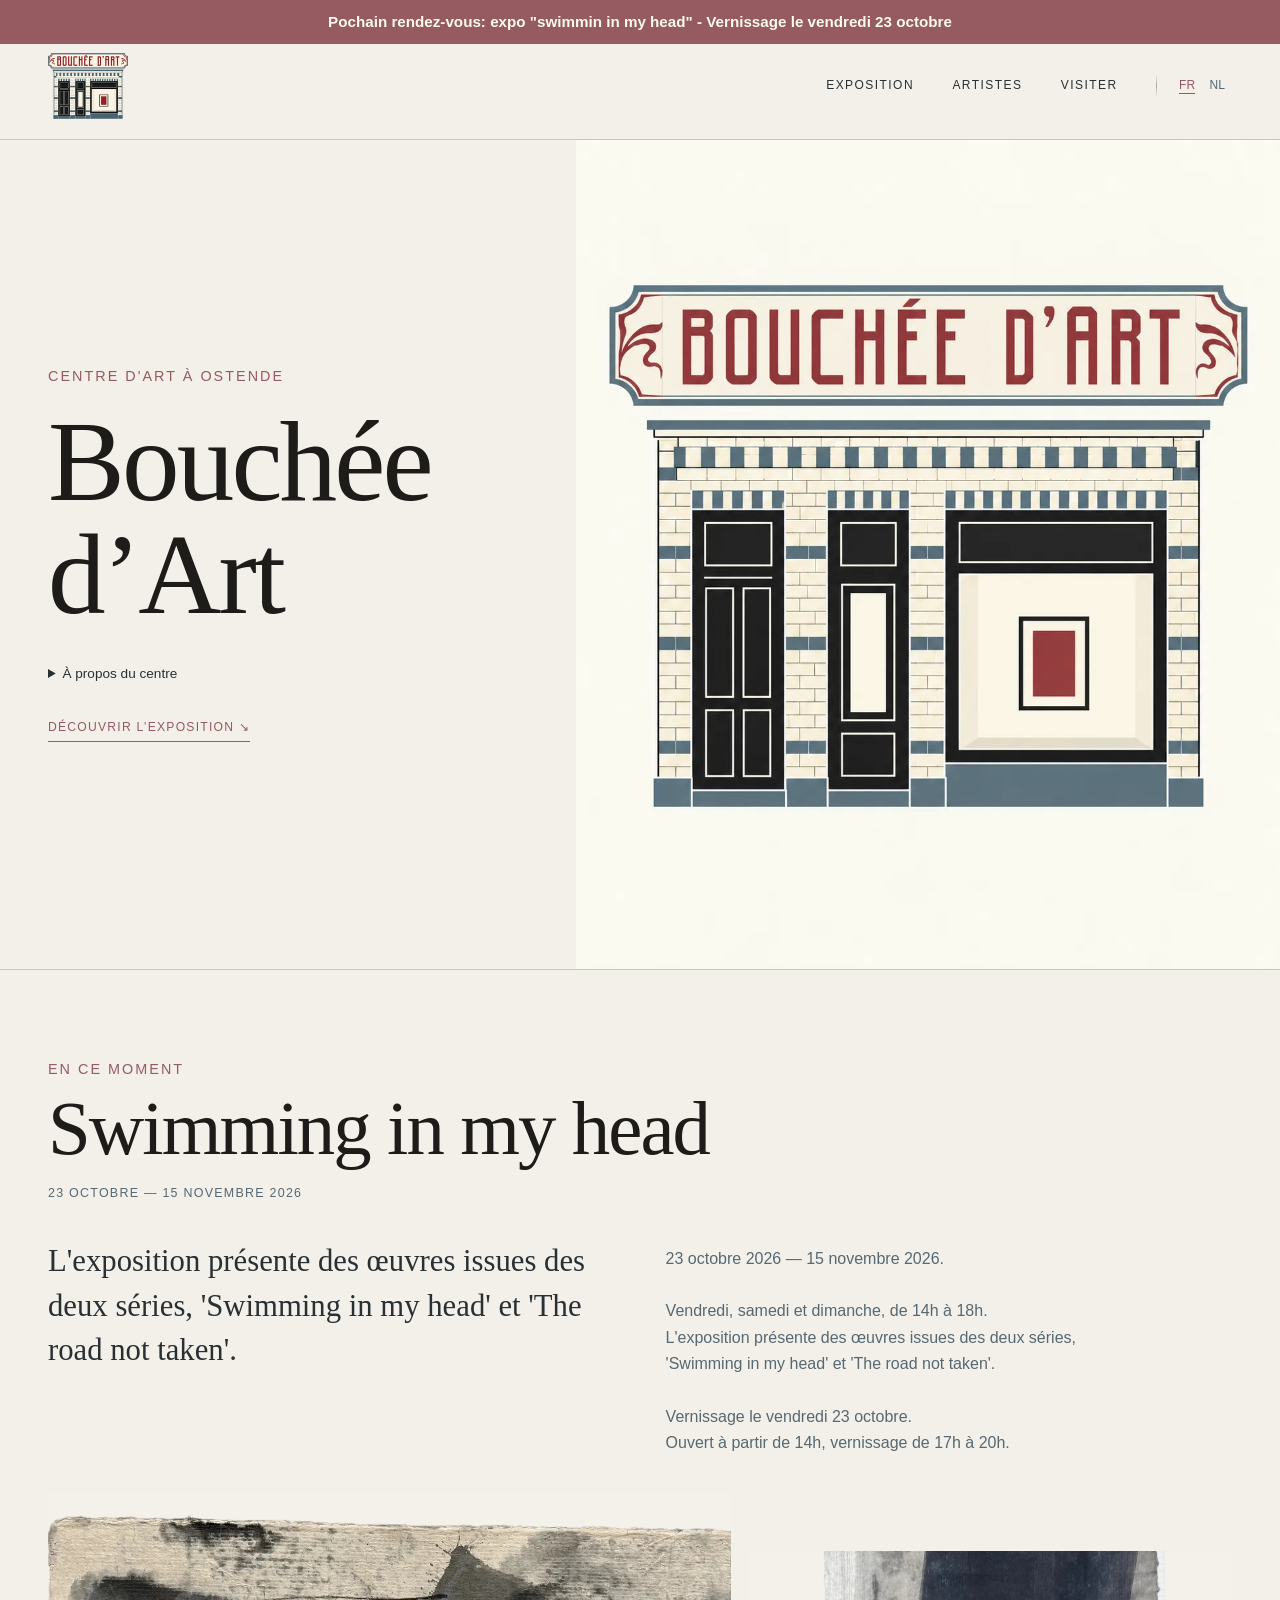
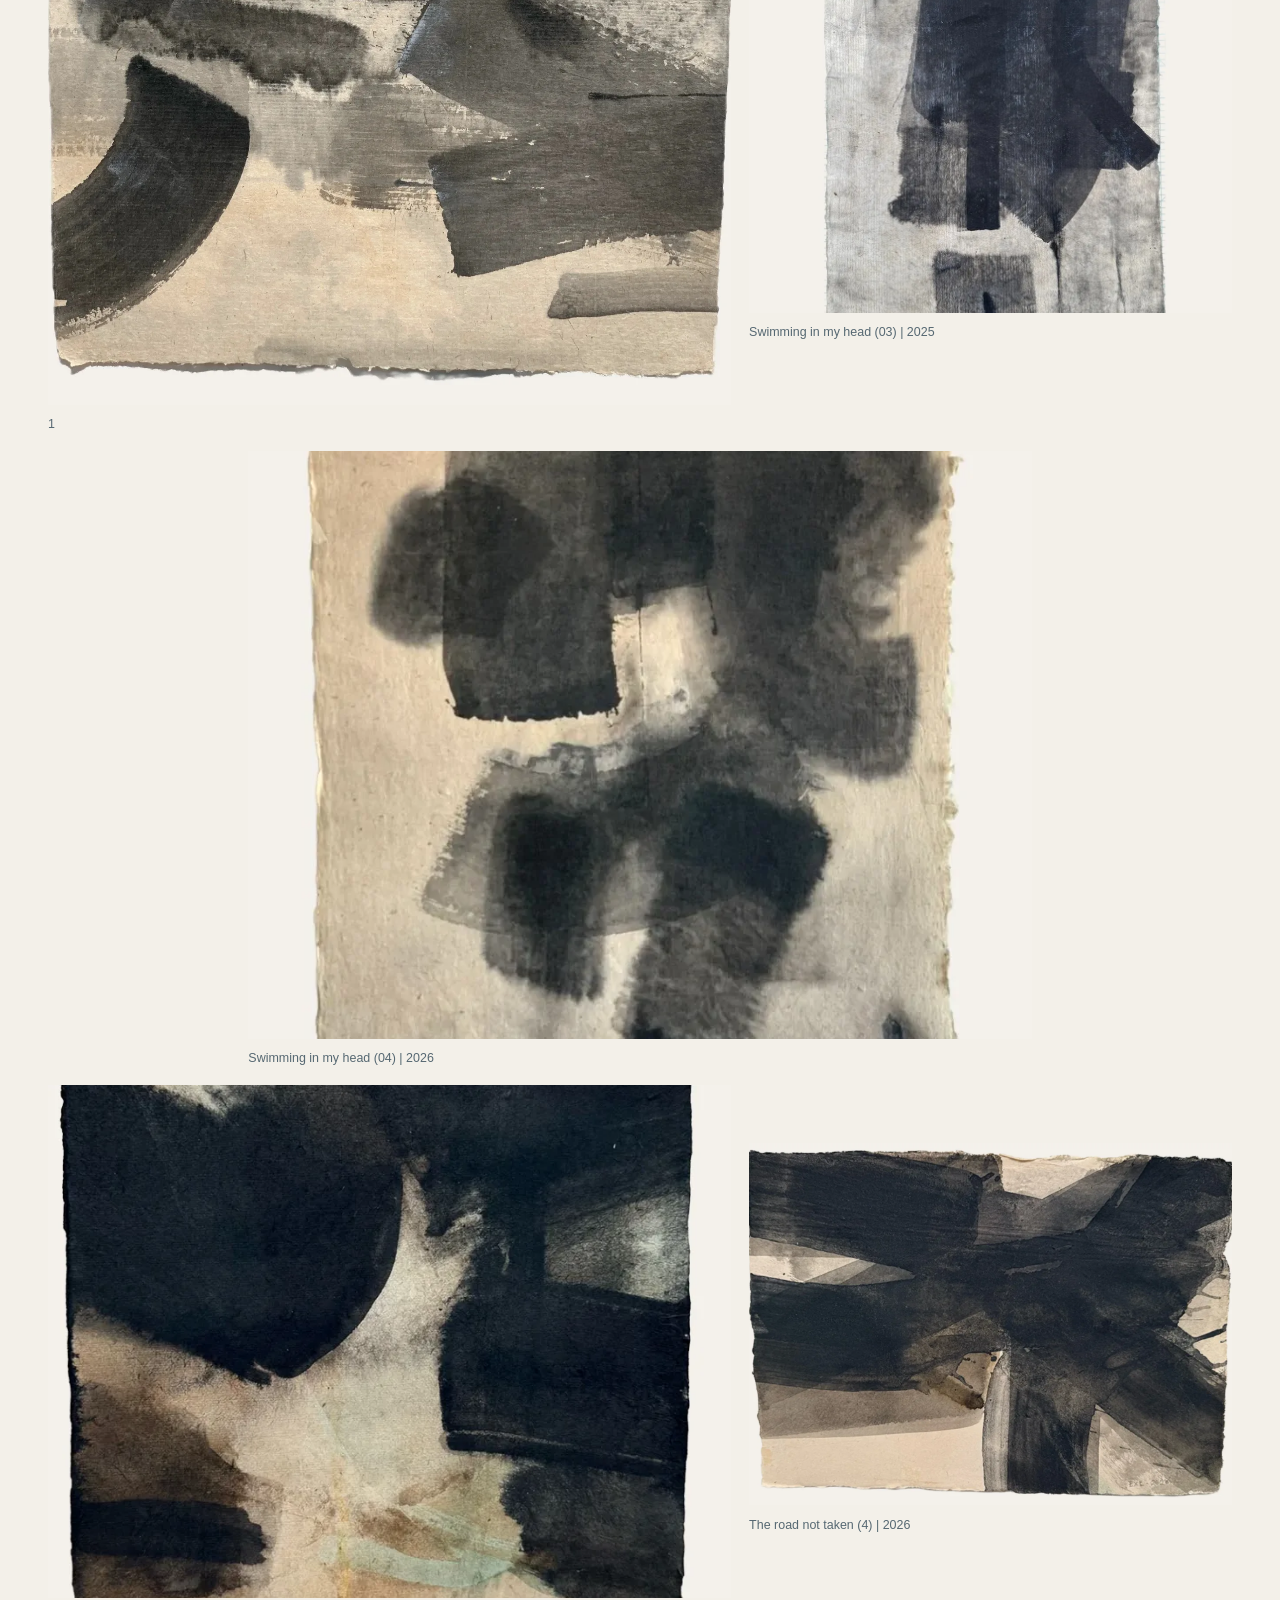
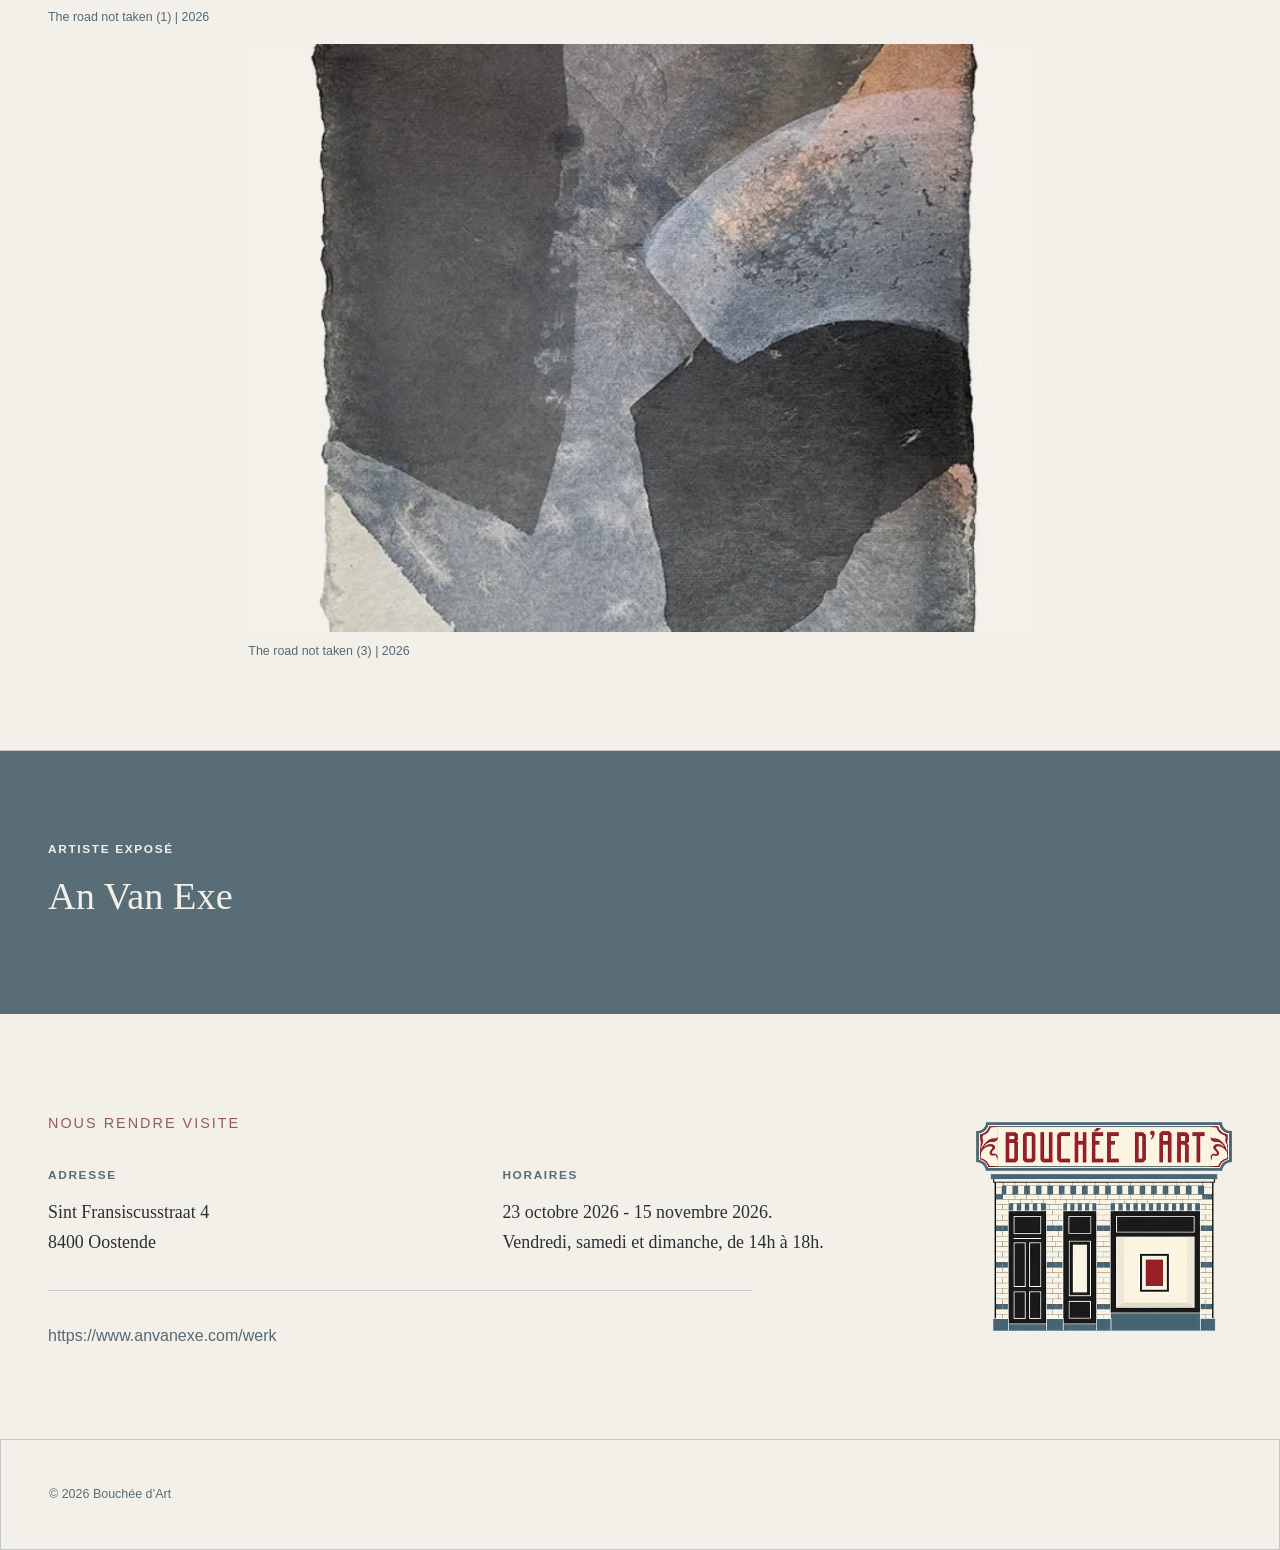
==== commit adcf3358: "Publie le site bilingue et les pages optimisées pour Google" ====
--- a/index.html
+++ b/index.html
@@ -18,7 +18,7 @@
   <meta property="og:locale" content="fr_BE">
   <meta property="og:image" content="https://boucheedart.be/assets/uploads/1791986365556-accueil-boucheedart2.webp">
   <script type="application/ld+json">{"@context":"https://schema.org","@type":"WebSite","@id":"https://boucheedart.be/#website","name":"Bouchée d’Art","url":"https://boucheedart.be/","inLanguage":["fr","nl"],"description":"Bouchée d’Art, centre d’art à Ostende (Oostende). Expositions de peinture et de sculpture, artistes, horaires et adresse : Sint Fransiscusstraat 4."}</script>
-  <script type="application/json" id="published-content">{"temporaryMessage":"Pochain rendez-vous: expo \"swimmin in my head\" - Vernissage le vendredi 23 octobre","navExhibition":"Exposition","navArtists":"Artistes","navVisit":"Visiter","discover":"Découvrir l’exposition","aboutLabel":"À propos du centre","peopleEyebrow":"","artistsLabel":"Artiste exposé","managerLabel":"","visitEyebrow":"Nous rendre visite","addressLabel":"Adresse","hoursLabel":"Horaires","contactLabel":"Contact","menuLabel":"Menu","adminLabel":"Administration","langFrLabel":"FR","langNlLabel":"NL","heroAlt":"Affiche de l’exposition « voyage inattendu » d’André Laurent à Bouchée d’Art, Ostende","workLabel":"Œuvre","pageTitleSuffix":"Centre d’art à Ostende","metaDescription":"Bouchée d’Art, centre d’art à Ostende (Oostende). Expositions de peinture et de sculpture, artistes, horaires et adresse : Sint Fransiscusstraat 4.","navAriaLabel":"Navigation principale","languageAriaLabel":"Langue","artGridAriaLabel":"Œuvres de l’exposition","galleryName":"Bouchée d’Art","heroEyebrow":"Centre d'Art à Ostende","galleryIntro":"Bouchée d’Art est un centre d’art à Ostende, situé Sint Fransiscusstraat 4. Découvrez les expositions de peinture et de sculpture et les artistes présentés.","exhibitionEyebrow":"En ce moment","sitePaused":false,"pausedMessage":"Le site web de Bouchée d'Art n'est pas encore disponible. À bientôt.","exhibitionTitle":"Swimming in my head","exhibitionDates":"23 octobre — 15 novembre 2026","exhibitionText":"L'exposition présente des œuvres issues des deux séries, 'Swimming in my head' et 'The road not taken'.","exhibitionExtra":"23 octobre 2026 — 15 novembre 2026.\n\nVendredi, samedi et dimanche, de 14h à 18h.\nL'exposition présente des œuvres issues des deux séries, 'Swimming in my head' et 'The road not taken'.\n\nVernissage le vendredi 23 octobre.\nOuvert à partir de 14h, vernissage de 17h à 20h.","artists":"An Van Exe","manager":"","address":"Sint Fransiscusstraat 4\n8400 Oostende","hours":"23 oktober 2026 — 15 november 2026. \nVrijdag, zaterdag en zondag, van 14 tot 18uur.","email":"","phone":"","additionalInfo":"https://www.anvanexe.com/werk","heroImage":"assets/uploads/1791986365556-accueil-boucheedart2.webp","images":[{"src":"assets/uploads/1791986376432-oeuvre-1.webp","alt":"Œuvre — 1","caption":"1","captionNl":"1"},{"src":"assets/uploads/1791985270697-oeuvre-2.webp","alt":"Œuvre ","caption":"Swimming in my head (03) | 2025","captionNl":"Swimming in my head (03) | 2025","altNl":"Œuvre"},{"src":"assets/uploads/1791985274926-oeuvre-capture-d-ecran-2026-10-14-153357.webp","alt":"","caption":"Swimming in my head (04) | 2026","captionNl":"Swimming in my head (04) | 2026","altNl":""},{"src":"assets/uploads/1791985890863-oeuvre-capture-d-ecran-2026-10-14-154937.webp","alt":"","caption":"The road not taken (1) | 2026","captionNl":"The road not taken (1) | 2026","altNl":""},{"src":"assets/uploads/1791985893292-oeuvre-capture-d-ecran-2026-10-14-155032.webp","alt":"","caption":"The road not taken (4) | 2026","captionNl":"The road not taken (4) | 2026","altNl":""},{"src":"assets/uploads/1791986117069-oeuvre-capture-d-ecran-2026-10-14-155455.webp","alt":"","caption":"The road not taken (3) | 2026","captionNl":"The road not taken (3) | 2026","altNl":""}],"peopleTitle":"Artiste exposé","visitTitle":"Le Centre d'Art","nl":{"temporaryMessage":"Volgende afspraak: expo 'swimmin in my head' - Vernissage op vrijdag 23 oktober","navExhibition":"Tentoonstelling","navArtists":"Kunstenaars","navVisit":"Bezoeken","discover":"Ontdek de tentoonstelling","aboutLabel":"Over het kunstcentrum","peopleEyebrow":"","artistsLabel":"Kunstenaar","managerLabel":"","visitEyebrow":"Bezoek ons","addressLabel":"Adres","hoursLabel":"Openingsuren","contactLabel":"Contact","menuLabel":"Menu","adminLabel":"Beheer","langFrLabel":"FR","langNlLabel":"NL","heroAlt":"Affiche van de tentoonstelling « voyage inattendu » van André Laurent bij Bouchée d’Art in Oostende","workLabel":"Kunstwerk","pageTitleSuffix":"Kunstcentrum in Oostende","metaDescription":"Bouchée d’Art is een kunstcentrum in Oostende. Ontdek tentoonstellingen met schilderijen en sculpturen, kunstenaars en openingsuren. Sint Fransiscusstraat 4.","navAriaLabel":"Hoofdnavigatie","languageAriaLabel":"Taal","artGridAriaLabel":"Kunstwerken van de tentoonstelling","galleryName":"Bouchée d’Art","heroEyebrow":"Kunstcentrum in Oostende","galleryIntro":"Bouchée d’Art is een kunstcentrum in Oostende, gevestigd in de Sint Fransiscusstraat 4. Ontdek tentoonstellingen met schilderijen en sculpturen en de deelnemende kunstenaars.","exhibitionEyebrow":"Nu te zien","exhibitionTitle":"Swimming in my head","exhibitionDates":"23 oktober 2026 — 15 november 2026","exhibitionText":"De tentoonstelling bevat werken uit beide reeksen, 'Swimming in my head' en 'The road not taken'.","exhibitionExtra":"23 oktober 2026 — 15 november 2026. \nVrijdag, zaterdag en zondag, van 14 tot 18uur.\nDe tentoonstelling bevat werken uit beide reeksen, 'Swimming in my head' en 'The road not taken'.\n\nVernissage op vrijdag 23 oktober.\nOpen vanaf 14uur, vernissage van 17 tot 20uur.","artists":"An Van Exe","manager":"","peopleTitle":"Kunstenaar","visitTitle":"Kunsttentoonstelling","address":"Sint Fransiscusstraat 4\n8400 Oostende","hours":"23 oktober 2026 — 15 november 2026. \nVrijdag, zaterdag en zondag, van 14 tot 18uur.","additionalInfo":"https://www.anvanexe.com/werk","pausedMessage":"Momenteel zijn er geen tentoonstellingen. Tot binnenkort.","imageCaptions":[{"src":"assets/work-mineral.webp","caption":"Ana Vermeer — Strates, 2026"},{"src":"assets/gallery-hero.webp","caption":"Terrain sensible — vue de l’exposition"},{"src":"assets/work-ceramic.webp","caption":"Sofia Marin — Matière vive, 2026"}]},"temporaryMessageVisible":true}</script>
+  <script type="application/json" id="published-content">{"temporaryMessage":"Pochain rendez-vous: expo \"swimmin in my head\" - Vernissage le vendredi 23 octobre","navExhibition":"Exposition","navArtists":"Artistes","navVisit":"Visiter","discover":"Découvrir l’exposition","aboutLabel":"À propos du centre","peopleEyebrow":"","artistsLabel":"Artiste exposé","managerLabel":"","visitEyebrow":"Nous rendre visite","addressLabel":"Adresse","hoursLabel":"Horaires","contactLabel":"Contact","menuLabel":"Menu","adminLabel":"Administration","langFrLabel":"FR","langNlLabel":"NL","heroAlt":"Affiche de l’exposition « voyage inattendu » d’André Laurent à Bouchée d’Art, Ostende","workLabel":"Œuvre","pageTitleSuffix":"Centre d’art à Ostende","metaDescription":"Bouchée d’Art, centre d’art à Ostende (Oostende). Expositions de peinture et de sculpture, artistes, horaires et adresse : Sint Fransiscusstraat 4.","navAriaLabel":"Navigation principale","languageAriaLabel":"Langue","artGridAriaLabel":"Œuvres de l’exposition","galleryName":"Bouchée d’Art","heroEyebrow":"Centre d'Art à Ostende","galleryIntro":"Bouchée d’Art est un centre d’art à Ostende, situé Sint Fransiscusstraat 4. Découvrez les expositions de peinture et de sculpture et les artistes présentés.","exhibitionEyebrow":"En ce moment","sitePaused":false,"pausedMessage":"Le site web de Bouchée d'Art n'est pas encore disponible. À bientôt.","exhibitionTitle":"Swimming in my head","exhibitionDates":"23 octobre — 15 novembre 2026","exhibitionText":"L'exposition présente des œuvres issues des deux séries, 'Swimming in my head' et 'The road not taken'.","exhibitionExtra":"23 octobre 2026 — 15 novembre 2026.\n\nVendredi, samedi et dimanche, de 14h à 18h.\nL'exposition présente des œuvres issues des deux séries, 'Swimming in my head' et 'The road not taken'.\n\nVernissage le vendredi 23 octobre.\nOuvert à partir de 14h, vernissage de 17h à 20h.","artists":"An Van Exe","manager":"","address":"Sint Fransiscusstraat 4\n8400 Oostende","hours":"23 octobre 2026 - 15 novembre 2026.\nVendredi, samedi et dimanche, de 14h à 18h.","email":"","phone":"","additionalInfo":"https://www.anvanexe.com/werk","heroImage":"assets/uploads/1791986365556-accueil-boucheedart2.webp","images":[{"src":"assets/uploads/1791986376432-oeuvre-1.webp","alt":"Œuvre — 1","caption":"1","captionNl":"1"},{"src":"assets/uploads/1791985270697-oeuvre-2.webp","alt":"Œuvre ","caption":"Swimming in my head (03) | 2025","captionNl":"Swimming in my head (03) | 2025","altNl":"Œuvre"},{"src":"assets/uploads/1791985274926-oeuvre-capture-d-ecran-2026-10-14-153357.webp","alt":"","caption":"Swimming in my head (04) | 2026","captionNl":"Swimming in my head (04) | 2026","altNl":""},{"src":"assets/uploads/1791985890863-oeuvre-capture-d-ecran-2026-10-14-154937.webp","alt":"","caption":"The road not taken (1) | 2026","captionNl":"The road not taken (1) | 2026","altNl":""},{"src":"assets/uploads/1791985893292-oeuvre-capture-d-ecran-2026-10-14-155032.webp","alt":"","caption":"The road not taken (4) | 2026","captionNl":"The road not taken (4) | 2026","altNl":""},{"src":"assets/uploads/1791986117069-oeuvre-capture-d-ecran-2026-10-14-155455.webp","alt":"","caption":"The road not taken (3) | 2026","captionNl":"The road not taken (3) | 2026","altNl":""}],"peopleTitle":"Artiste exposé","visitTitle":"Le Centre d'Art","nl":{"temporaryMessage":"Volgende afspraak: expo 'swimmin in my head' - Vernissage op vrijdag 23 oktober","navExhibition":"Tentoonstelling","navArtists":"Kunstenaars","navVisit":"Bezoeken","discover":"Ontdek de tentoonstelling","aboutLabel":"Over het kunstcentrum","peopleEyebrow":"","artistsLabel":"Kunstenaar","managerLabel":"","visitEyebrow":"Bezoek ons","addressLabel":"Adres","hoursLabel":"Openingsuren","contactLabel":"Contact","menuLabel":"Menu","adminLabel":"Beheer","langFrLabel":"FR","langNlLabel":"NL","heroAlt":"Affiche van de tentoonstelling « voyage inattendu » van André Laurent bij Bouchée d’Art in Oostende","workLabel":"Kunstwerk","pageTitleSuffix":"Kunstcentrum in Oostende","metaDescription":"Bouchée d’Art is een kunstcentrum in Oostende. Ontdek tentoonstellingen met schilderijen en sculpturen, kunstenaars en openingsuren. Sint Fransiscusstraat 4.","navAriaLabel":"Hoofdnavigatie","languageAriaLabel":"Taal","artGridAriaLabel":"Kunstwerken van de tentoonstelling","galleryName":"Bouchée d’Art","heroEyebrow":"Kunstcentrum in Oostende","galleryIntro":"Bouchée d’Art is een kunstcentrum in Oostende, gevestigd in de Sint Fransiscusstraat 4. Ontdek tentoonstellingen met schilderijen en sculpturen en de deelnemende kunstenaars.","exhibitionEyebrow":"Nu te zien","exhibitionTitle":"Swimming in my head","exhibitionDates":"23 oktober 2026 — 15 november 2026","exhibitionText":"De tentoonstelling bevat werken uit beide reeksen, 'Swimming in my head' en 'The road not taken'.","exhibitionExtra":"23 oktober 2026 — 15 november 2026. \nVrijdag, zaterdag en zondag, van 14 tot 18uur.\nDe tentoonstelling bevat werken uit beide reeksen, 'Swimming in my head' en 'The road not taken'.\n\nVernissage op vrijdag 23 oktober.\nOpen vanaf 14uur, vernissage van 17 tot 20uur.","artists":"An Van Exe","manager":"","peopleTitle":"Kunstenaar","visitTitle":"Kunsttentoonstelling","address":"Sint Fransiscusstraat 4\n8400 Oostende","hours":"23 oktober 2026 - 15 november 2026. \nVrijdag, zaterdag en zondag, van 14 tot 18uur.","additionalInfo":"https://www.anvanexe.com/werk","pausedMessage":"Momenteel zijn er geen tentoonstellingen. Tot binnenkort.","imageCaptions":[{"src":"assets/work-mineral.webp","caption":"Ana Vermeer — Strates, 2026"},{"src":"assets/gallery-hero.webp","caption":"Terrain sensible — vue de l’exposition"},{"src":"assets/work-ceramic.webp","caption":"Sofia Marin — Matière vive, 2026"}]},"temporaryMessageVisible":true}</script>
   <title>Bouchée d’Art — Centre d’art à Ostende</title>
   <link rel="stylesheet" href="assets/styles.css?v=16">
 </head>
@@ -100,7 +100,7 @@
         </div>
         <div>
           <h3 data-field="hoursLabel">Horaires</h3>
-          <p data-field="hours">23 oktober 2026 — 15 november 2026. <br>Vrijdag, zaterdag en zondag, van 14 tot 18uur.</p>
+          <p data-field="hours">23 octobre 2026 - 15 novembre 2026.<br>Vendredi, samedi et dimanche, de 14h à 18h.</p>
         </div>
         <div>
           <h3 data-field="contactLabel">Contact</h3>
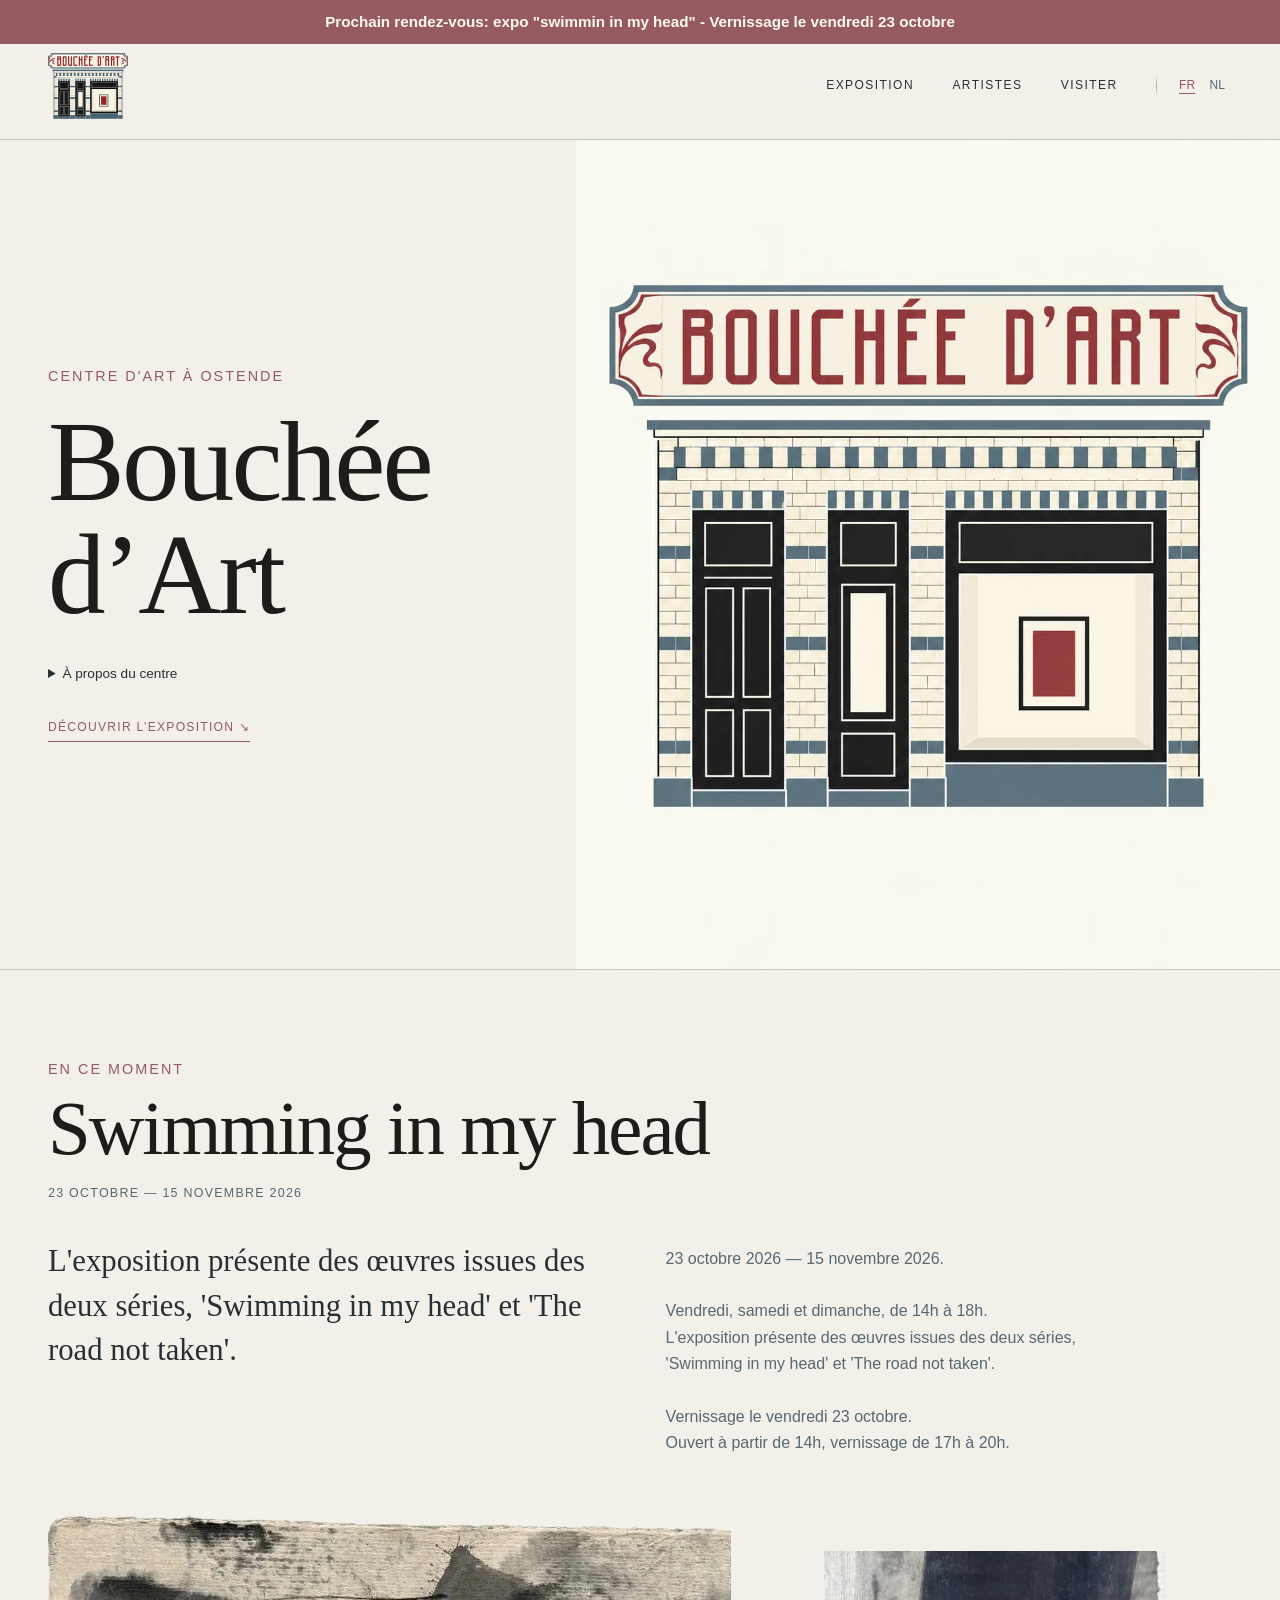
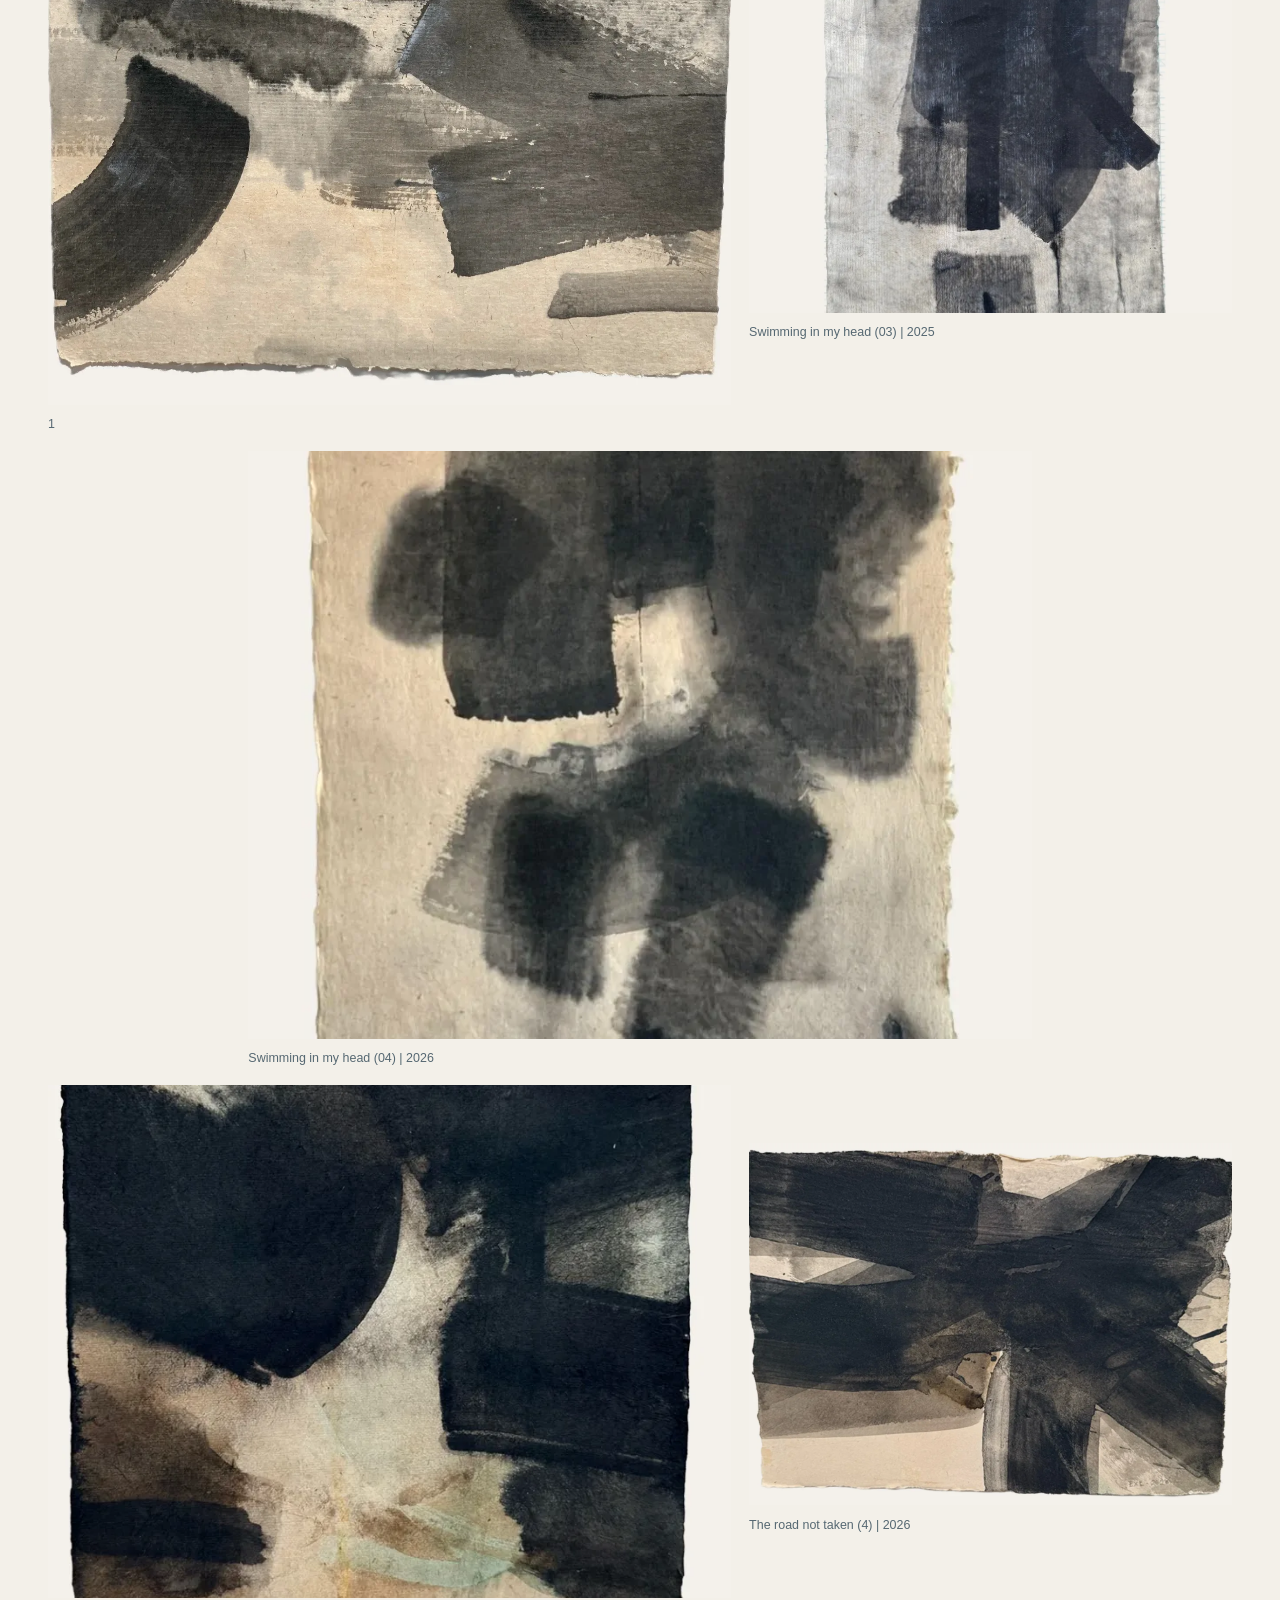
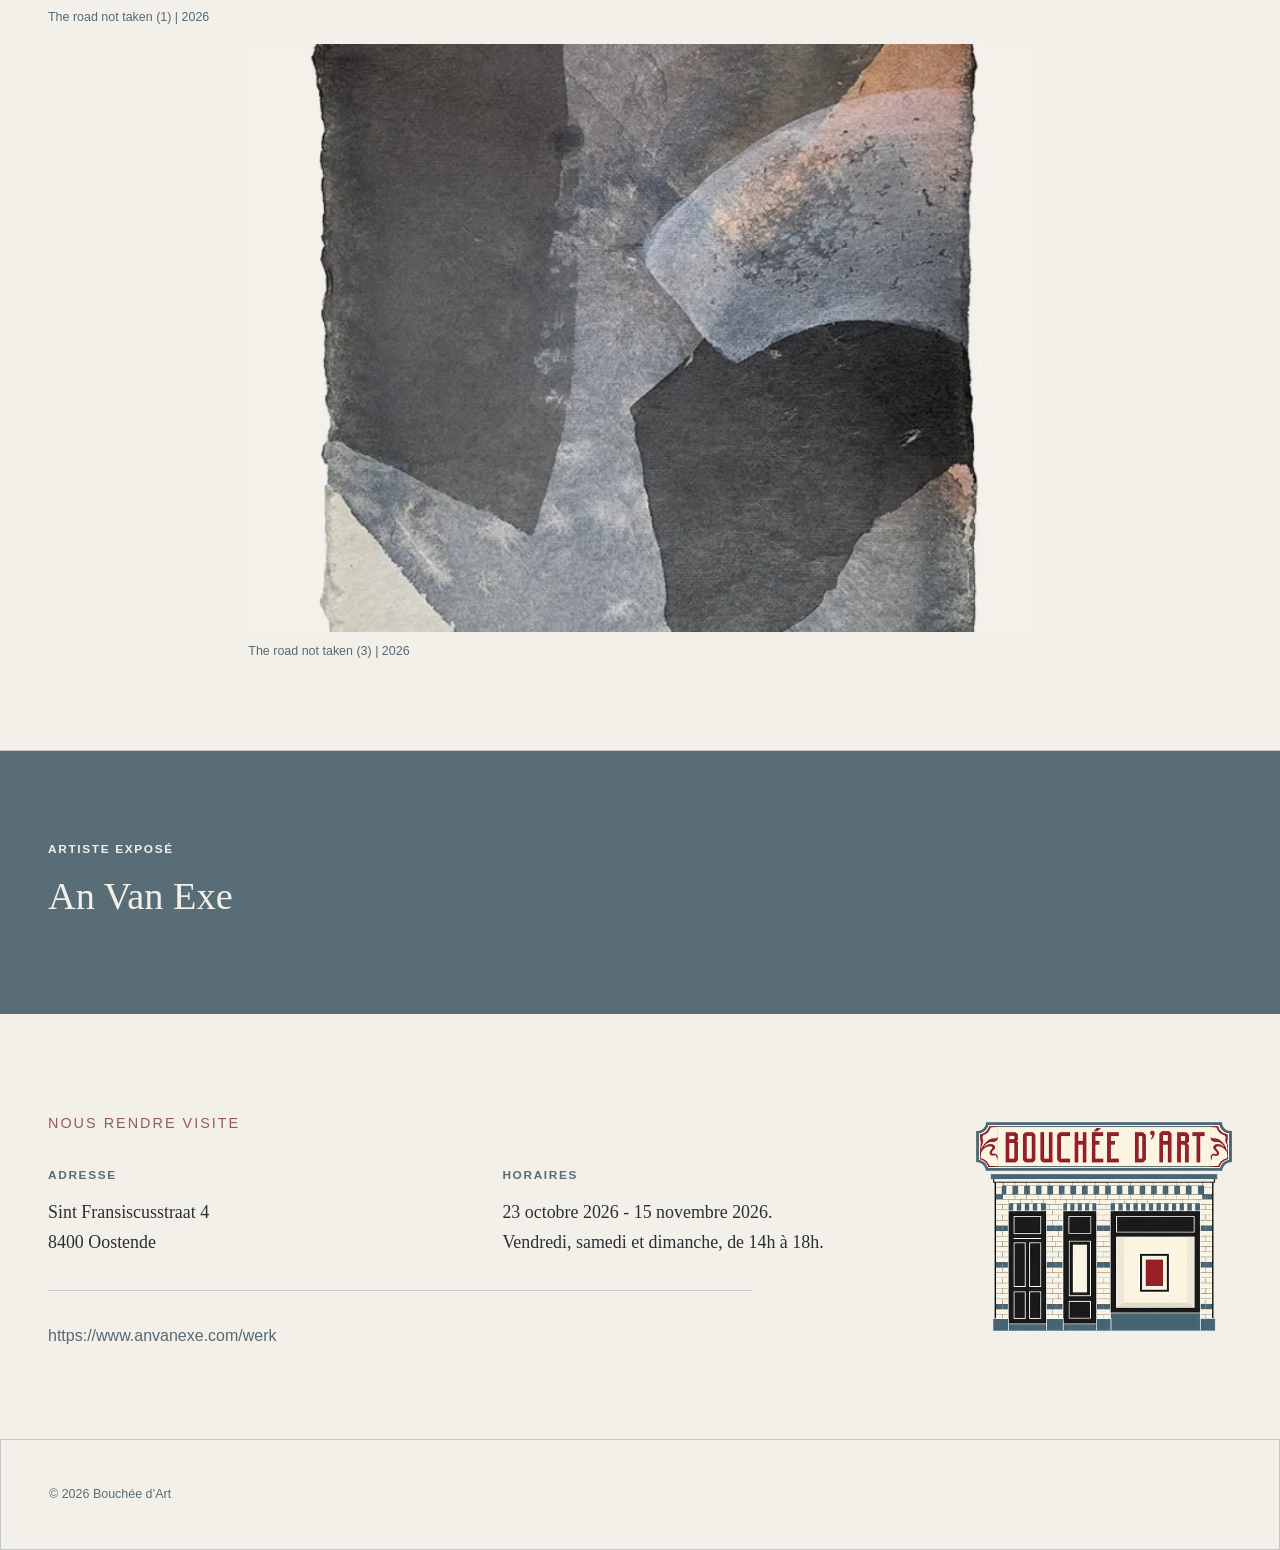
==== commit 0d71e510: "Publie le site bilingue et les pages optimisées pour Google" ====
--- a/index.html
+++ b/index.html
@@ -18,13 +18,13 @@
   <meta property="og:locale" content="fr_BE">
   <meta property="og:image" content="https://boucheedart.be/assets/uploads/1791986365556-accueil-boucheedart2.webp">
   <script type="application/ld+json">{"@context":"https://schema.org","@type":"WebSite","@id":"https://boucheedart.be/#website","name":"Bouchée d’Art","url":"https://boucheedart.be/","inLanguage":["fr","nl"],"description":"Bouchée d’Art, centre d’art à Ostende (Oostende). Expositions de peinture et de sculpture, artistes, horaires et adresse : Sint Fransiscusstraat 4."}</script>
-  <script type="application/json" id="published-content">{"temporaryMessage":"Pochain rendez-vous: expo \"swimmin in my head\" - Vernissage le vendredi 23 octobre","navExhibition":"Exposition","navArtists":"Artistes","navVisit":"Visiter","discover":"Découvrir l’exposition","aboutLabel":"À propos du centre","peopleEyebrow":"","artistsLabel":"Artiste exposé","managerLabel":"","visitEyebrow":"Nous rendre visite","addressLabel":"Adresse","hoursLabel":"Horaires","contactLabel":"Contact","menuLabel":"Menu","adminLabel":"Administration","langFrLabel":"FR","langNlLabel":"NL","heroAlt":"Affiche de l’exposition « voyage inattendu » d’André Laurent à Bouchée d’Art, Ostende","workLabel":"Œuvre","pageTitleSuffix":"Centre d’art à Ostende","metaDescription":"Bouchée d’Art, centre d’art à Ostende (Oostende). Expositions de peinture et de sculpture, artistes, horaires et adresse : Sint Fransiscusstraat 4.","navAriaLabel":"Navigation principale","languageAriaLabel":"Langue","artGridAriaLabel":"Œuvres de l’exposition","galleryName":"Bouchée d’Art","heroEyebrow":"Centre d'Art à Ostende","galleryIntro":"Bouchée d’Art est un centre d’art à Ostende, situé Sint Fransiscusstraat 4. Découvrez les expositions de peinture et de sculpture et les artistes présentés.","exhibitionEyebrow":"En ce moment","sitePaused":false,"pausedMessage":"Le site web de Bouchée d'Art n'est pas encore disponible. À bientôt.","exhibitionTitle":"Swimming in my head","exhibitionDates":"23 octobre — 15 novembre 2026","exhibitionText":"L'exposition présente des œuvres issues des deux séries, 'Swimming in my head' et 'The road not taken'.","exhibitionExtra":"23 octobre 2026 — 15 novembre 2026.\n\nVendredi, samedi et dimanche, de 14h à 18h.\nL'exposition présente des œuvres issues des deux séries, 'Swimming in my head' et 'The road not taken'.\n\nVernissage le vendredi 23 octobre.\nOuvert à partir de 14h, vernissage de 17h à 20h.","artists":"An Van Exe","manager":"","address":"Sint Fransiscusstraat 4\n8400 Oostende","hours":"23 octobre 2026 - 15 novembre 2026.\nVendredi, samedi et dimanche, de 14h à 18h.","email":"","phone":"","additionalInfo":"https://www.anvanexe.com/werk","heroImage":"assets/uploads/1791986365556-accueil-boucheedart2.webp","images":[{"src":"assets/uploads/1791986376432-oeuvre-1.webp","alt":"Œuvre — 1","caption":"1","captionNl":"1"},{"src":"assets/uploads/1791985270697-oeuvre-2.webp","alt":"Œuvre ","caption":"Swimming in my head (03) | 2025","captionNl":"Swimming in my head (03) | 2025","altNl":"Œuvre"},{"src":"assets/uploads/1791985274926-oeuvre-capture-d-ecran-2026-10-14-153357.webp","alt":"","caption":"Swimming in my head (04) | 2026","captionNl":"Swimming in my head (04) | 2026","altNl":""},{"src":"assets/uploads/1791985890863-oeuvre-capture-d-ecran-2026-10-14-154937.webp","alt":"","caption":"The road not taken (1) | 2026","captionNl":"The road not taken (1) | 2026","altNl":""},{"src":"assets/uploads/1791985893292-oeuvre-capture-d-ecran-2026-10-14-155032.webp","alt":"","caption":"The road not taken (4) | 2026","captionNl":"The road not taken (4) | 2026","altNl":""},{"src":"assets/uploads/1791986117069-oeuvre-capture-d-ecran-2026-10-14-155455.webp","alt":"","caption":"The road not taken (3) | 2026","captionNl":"The road not taken (3) | 2026","altNl":""}],"peopleTitle":"Artiste exposé","visitTitle":"Le Centre d'Art","nl":{"temporaryMessage":"Volgende afspraak: expo 'swimmin in my head' - Vernissage op vrijdag 23 oktober","navExhibition":"Tentoonstelling","navArtists":"Kunstenaars","navVisit":"Bezoeken","discover":"Ontdek de tentoonstelling","aboutLabel":"Over het kunstcentrum","peopleEyebrow":"","artistsLabel":"Kunstenaar","managerLabel":"","visitEyebrow":"Bezoek ons","addressLabel":"Adres","hoursLabel":"Openingsuren","contactLabel":"Contact","menuLabel":"Menu","adminLabel":"Beheer","langFrLabel":"FR","langNlLabel":"NL","heroAlt":"Affiche van de tentoonstelling « voyage inattendu » van André Laurent bij Bouchée d’Art in Oostende","workLabel":"Kunstwerk","pageTitleSuffix":"Kunstcentrum in Oostende","metaDescription":"Bouchée d’Art is een kunstcentrum in Oostende. Ontdek tentoonstellingen met schilderijen en sculpturen, kunstenaars en openingsuren. Sint Fransiscusstraat 4.","navAriaLabel":"Hoofdnavigatie","languageAriaLabel":"Taal","artGridAriaLabel":"Kunstwerken van de tentoonstelling","galleryName":"Bouchée d’Art","heroEyebrow":"Kunstcentrum in Oostende","galleryIntro":"Bouchée d’Art is een kunstcentrum in Oostende, gevestigd in de Sint Fransiscusstraat 4. Ontdek tentoonstellingen met schilderijen en sculpturen en de deelnemende kunstenaars.","exhibitionEyebrow":"Nu te zien","exhibitionTitle":"Swimming in my head","exhibitionDates":"23 oktober 2026 — 15 november 2026","exhibitionText":"De tentoonstelling bevat werken uit beide reeksen, 'Swimming in my head' en 'The road not taken'.","exhibitionExtra":"23 oktober 2026 — 15 november 2026. \nVrijdag, zaterdag en zondag, van 14 tot 18uur.\nDe tentoonstelling bevat werken uit beide reeksen, 'Swimming in my head' en 'The road not taken'.\n\nVernissage op vrijdag 23 oktober.\nOpen vanaf 14uur, vernissage van 17 tot 20uur.","artists":"An Van Exe","manager":"","peopleTitle":"Kunstenaar","visitTitle":"Kunsttentoonstelling","address":"Sint Fransiscusstraat 4\n8400 Oostende","hours":"23 oktober 2026 - 15 november 2026. \nVrijdag, zaterdag en zondag, van 14 tot 18uur.","additionalInfo":"https://www.anvanexe.com/werk","pausedMessage":"Momenteel zijn er geen tentoonstellingen. Tot binnenkort.","imageCaptions":[{"src":"assets/work-mineral.webp","caption":"Ana Vermeer — Strates, 2026"},{"src":"assets/gallery-hero.webp","caption":"Terrain sensible — vue de l’exposition"},{"src":"assets/work-ceramic.webp","caption":"Sofia Marin — Matière vive, 2026"}]},"temporaryMessageVisible":true}</script>
+  <script type="application/json" id="published-content">{"temporaryMessage":"Prochain rendez-vous: expo \"swimmin in my head\" - Vernissage le vendredi 23 octobre","navExhibition":"Exposition","navArtists":"Artistes","navVisit":"Visiter","discover":"Découvrir l’exposition","aboutLabel":"À propos du centre","peopleEyebrow":"","artistsLabel":"Artiste exposé","managerLabel":"","visitEyebrow":"Nous rendre visite","addressLabel":"Adresse","hoursLabel":"Horaires","contactLabel":"Contact","menuLabel":"Menu","adminLabel":"Administration","langFrLabel":"FR","langNlLabel":"NL","heroAlt":"Affiche de l’exposition « voyage inattendu » d’André Laurent à Bouchée d’Art, Ostende","workLabel":"Œuvre","pageTitleSuffix":"Centre d’art à Ostende","metaDescription":"Bouchée d’Art, centre d’art à Ostende (Oostende). Expositions de peinture et de sculpture, artistes, horaires et adresse : Sint Fransiscusstraat 4.","navAriaLabel":"Navigation principale","languageAriaLabel":"Langue","artGridAriaLabel":"Œuvres de l’exposition","galleryName":"Bouchée d’Art","heroEyebrow":"Centre d'Art à Ostende","galleryIntro":"Bouchée d’Art est un centre d’art à Ostende, situé Sint Fransiscusstraat 4. Découvrez les expositions de peinture et de sculpture et les artistes présentés.","exhibitionEyebrow":"En ce moment","sitePaused":false,"pausedMessage":"Le site web de Bouchée d'Art n'est pas encore disponible. À bientôt.","exhibitionTitle":"Swimming in my head","exhibitionDates":"23 octobre — 15 novembre 2026","exhibitionText":"L'exposition présente des œuvres issues des deux séries, 'Swimming in my head' et 'The road not taken'.","exhibitionExtra":"23 octobre 2026 — 15 novembre 2026.\n\nVendredi, samedi et dimanche, de 14h à 18h.\nL'exposition présente des œuvres issues des deux séries, 'Swimming in my head' et 'The road not taken'.\n\nVernissage le vendredi 23 octobre.\nOuvert à partir de 14h, vernissage de 17h à 20h.","artists":"An Van Exe","manager":"","address":"Sint Fransiscusstraat 4\n8400 Oostende","hours":"23 octobre 2026 - 15 novembre 2026.\nVendredi, samedi et dimanche, de 14h à 18h.","email":"","phone":"","additionalInfo":"https://www.anvanexe.com/werk","heroImage":"assets/uploads/1791986365556-accueil-boucheedart2.webp","images":[{"src":"assets/uploads/1791986376432-oeuvre-1.webp","alt":"Œuvre — 1","caption":"1","captionNl":"1"},{"src":"assets/uploads/1791985270697-oeuvre-2.webp","alt":"Œuvre ","caption":"Swimming in my head (03) | 2025","captionNl":"Swimming in my head (03) | 2025","altNl":"Œuvre"},{"src":"assets/uploads/1791985274926-oeuvre-capture-d-ecran-2026-10-14-153357.webp","alt":"","caption":"Swimming in my head (04) | 2026","captionNl":"Swimming in my head (04) | 2026","altNl":""},{"src":"assets/uploads/1791985890863-oeuvre-capture-d-ecran-2026-10-14-154937.webp","alt":"","caption":"The road not taken (1) | 2026","captionNl":"The road not taken (1) | 2026","altNl":""},{"src":"assets/uploads/1791985893292-oeuvre-capture-d-ecran-2026-10-14-155032.webp","alt":"","caption":"The road not taken (4) | 2026","captionNl":"The road not taken (4) | 2026","altNl":""},{"src":"assets/uploads/1791986117069-oeuvre-capture-d-ecran-2026-10-14-155455.webp","alt":"","caption":"The road not taken (3) | 2026","captionNl":"The road not taken (3) | 2026","altNl":""}],"peopleTitle":"Artiste exposé","visitTitle":"Le Centre d'Art","nl":{"temporaryMessage":"Volgende afspraak: expo 'swimmin in my head' - Vernissage op vrijdag 23 oktober","navExhibition":"Tentoonstelling","navArtists":"Kunstenaars","navVisit":"Bezoeken","discover":"Ontdek de tentoonstelling","aboutLabel":"Over het kunstcentrum","peopleEyebrow":"","artistsLabel":"Kunstenaar","managerLabel":"","visitEyebrow":"Bezoek ons","addressLabel":"Adres","hoursLabel":"Openingsuren","contactLabel":"Contact","menuLabel":"Menu","adminLabel":"Beheer","langFrLabel":"FR","langNlLabel":"NL","heroAlt":"Affiche van de tentoonstelling « voyage inattendu » van André Laurent bij Bouchée d’Art in Oostende","workLabel":"Kunstwerk","pageTitleSuffix":"Kunstcentrum in Oostende","metaDescription":"Bouchée d’Art is een kunstcentrum in Oostende. Ontdek tentoonstellingen met schilderijen en sculpturen, kunstenaars en openingsuren. Sint Fransiscusstraat 4.","navAriaLabel":"Hoofdnavigatie","languageAriaLabel":"Taal","artGridAriaLabel":"Kunstwerken van de tentoonstelling","galleryName":"Bouchée d’Art","heroEyebrow":"Kunstcentrum in Oostende","galleryIntro":"Bouchée d’Art is een kunstcentrum in Oostende, gevestigd in de Sint Fransiscusstraat 4. Ontdek tentoonstellingen met schilderijen en sculpturen en de deelnemende kunstenaars.","exhibitionEyebrow":"Nu te zien","exhibitionTitle":"Swimming in my head","exhibitionDates":"23 oktober 2026 — 15 november 2026","exhibitionText":"De tentoonstelling bevat werken uit beide reeksen, 'Swimming in my head' en 'The road not taken'.","exhibitionExtra":"23 oktober 2026 — 15 november 2026. \nVrijdag, zaterdag en zondag, van 14 tot 18uur.\nDe tentoonstelling bevat werken uit beide reeksen, 'Swimming in my head' en 'The road not taken'.\n\nVernissage op vrijdag 23 oktober.\nOpen vanaf 14uur, vernissage van 17 tot 20uur.","artists":"An Van Exe","manager":"","peopleTitle":"Kunstenaar","visitTitle":"Kunsttentoonstelling","address":"Sint Fransiscusstraat 4\n8400 Oostende","hours":"23 oktober 2026 - 15 november 2026. \nVrijdag, zaterdag en zondag, van 14 tot 18uur.","additionalInfo":"https://www.anvanexe.com/werk","pausedMessage":"Momenteel zijn er geen tentoonstellingen. Tot binnenkort.","imageCaptions":[{"src":"assets/work-mineral.webp","caption":"Ana Vermeer — Strates, 2026"},{"src":"assets/gallery-hero.webp","caption":"Terrain sensible — vue de l’exposition"},{"src":"assets/work-ceramic.webp","caption":"Sofia Marin — Matière vive, 2026"}]},"temporaryMessageVisible":true}</script>
   <title>Bouchée d’Art — Centre d’art à Ostende</title>
   <link rel="stylesheet" href="assets/styles.css?v=16">
 </head>
 <body>
   <header class="site-header">
-    <p class="temporary-message" data-field="temporaryMessage">Pochain rendez-vous: expo &quot;swimmin in my head&quot; - Vernissage le vendredi 23 octobre</p>
+    <p class="temporary-message" data-field="temporaryMessage">Prochain rendez-vous: expo &quot;swimmin in my head&quot; - Vernissage le vendredi 23 octobre</p>
     <a class="brand" href="#accueil" aria-label="Bouchée d’Art" data-aria-field="galleryName"><img src="assets/logo-bouchee-art-160.webp" width="160" height="131" alt="" decoding="async"></a>
     <div class="header-actions">
       <button class="menu-toggle" type="button" aria-expanded="false" aria-controls="main-nav" data-field="menuLabel">Menu</button>
